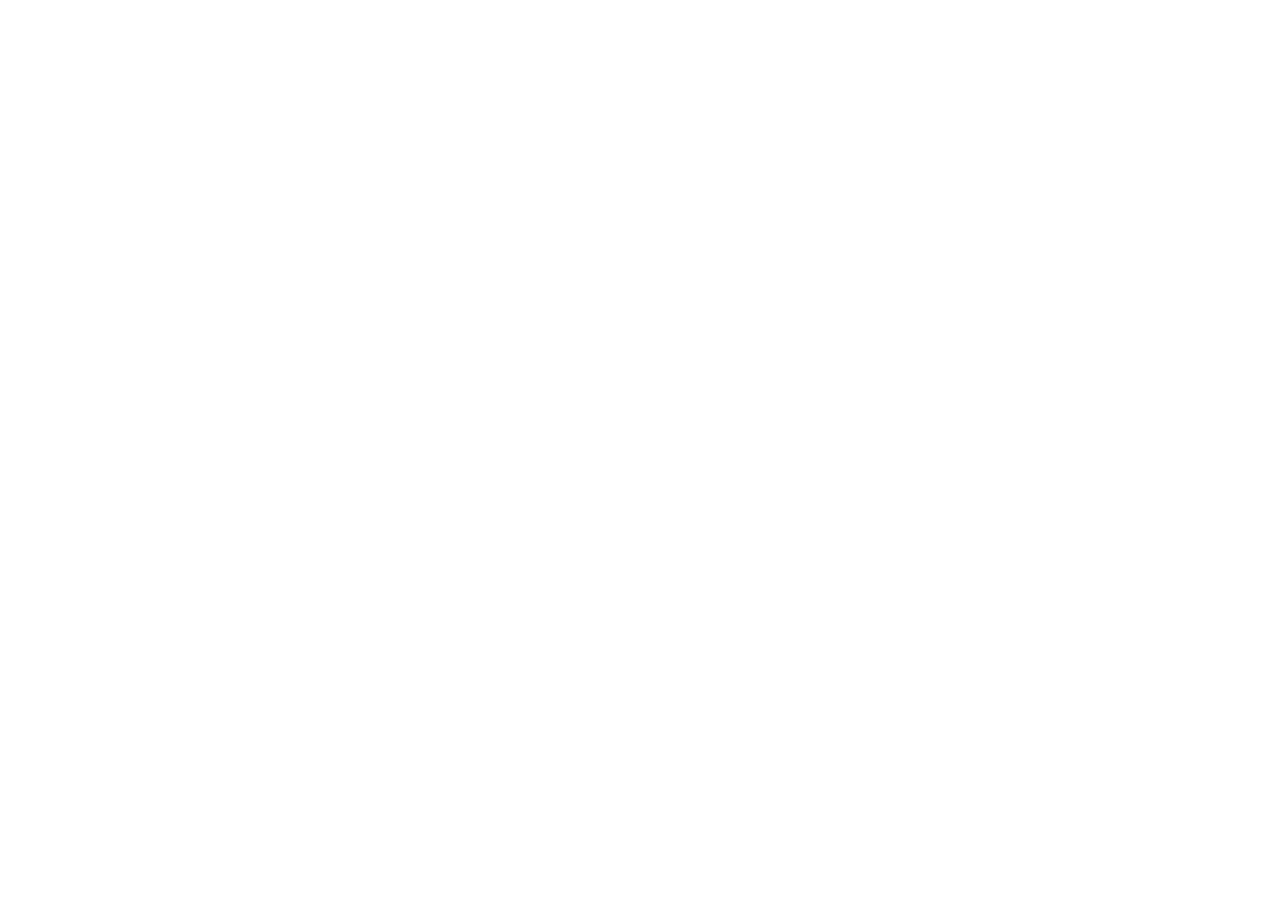
==== pages/index.html @ e5e3e6bc "first commit by Aayush" ====
<!DOCTYPE html>
<html lang="en">

<head>
    <meta charset="UTF-8">
    <meta name="viewport" content="width=device-width, initial-scale=1.0">
    <title>Document</title>
    <link rel="stylesheet" href="../styles/style.css">
</head>

<body>
    <main>
        <section class="hero">
            <div class="wrapper-padding">

            </div>
        </section>
    </main>
</body>

</html>
---- styles/style.css ----
@font-face {
    font-family: "PoppinsRegular";
    src: url('../public/fonts/Poppinsregular.woff2');
}
@font-face {
    font-family: "PoppinsBold";
    src: url('../public/fonts/Poppinsbold.woff2');
}
@font-face {
    font-family: "Suissentl-Medium";
    src: url('../public/fonts/68805858e095a766b86eb9f6_SuisseIntl-SemiBold-WebM.woff2');
}
@font-face {
    font-family: "Obviously";
    src: url('../public/fonts/6892c333bf67b1d5eafe58a0_Obviously-CondensedBlack.woff2');
}
@font-face {
    font-family: "SuisseIntl-SemiBold";
    src: url('../public/fonts/68805858e095a766b86eb9f6_SuisseIntl-SemiBold-WebM.woff2');
}
*{
    margin: 0;
    padding: 0;
    font-family: 'PoppinsRegular';
    box-sizing: border-box;
}
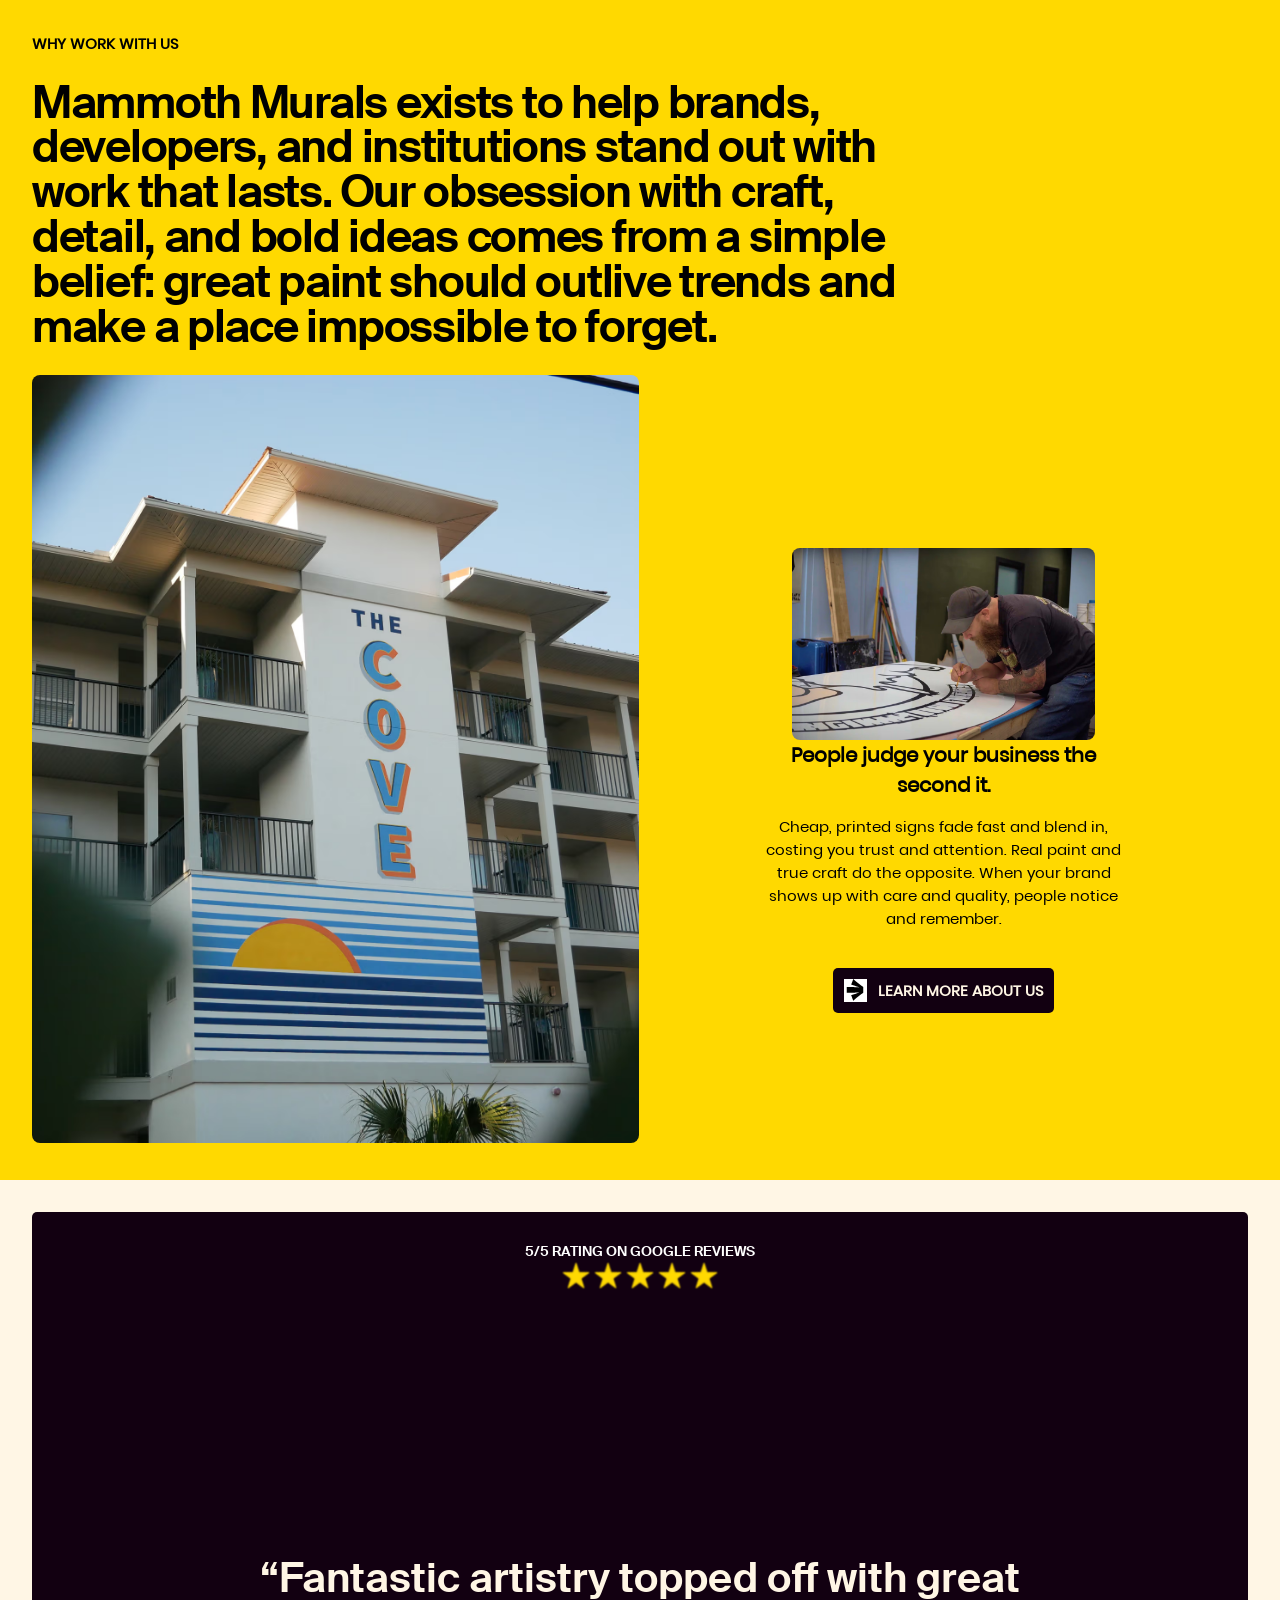
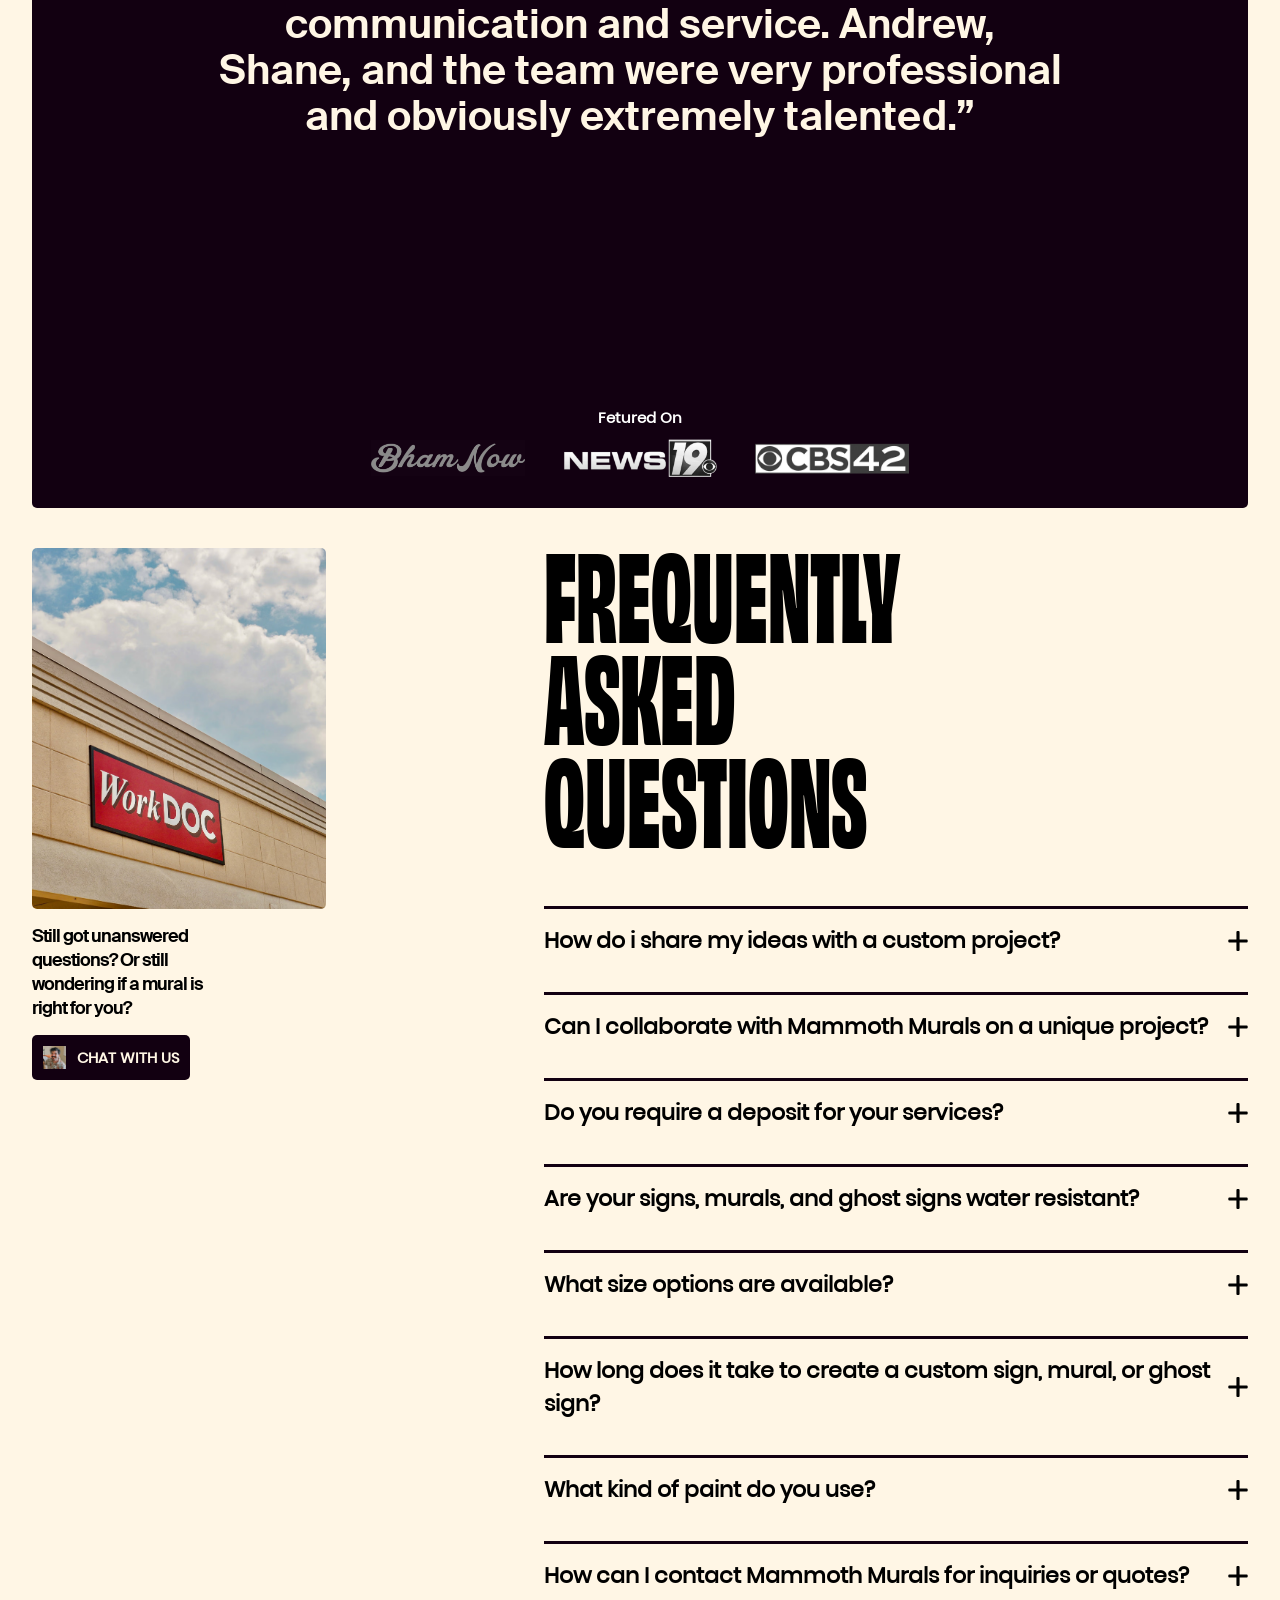
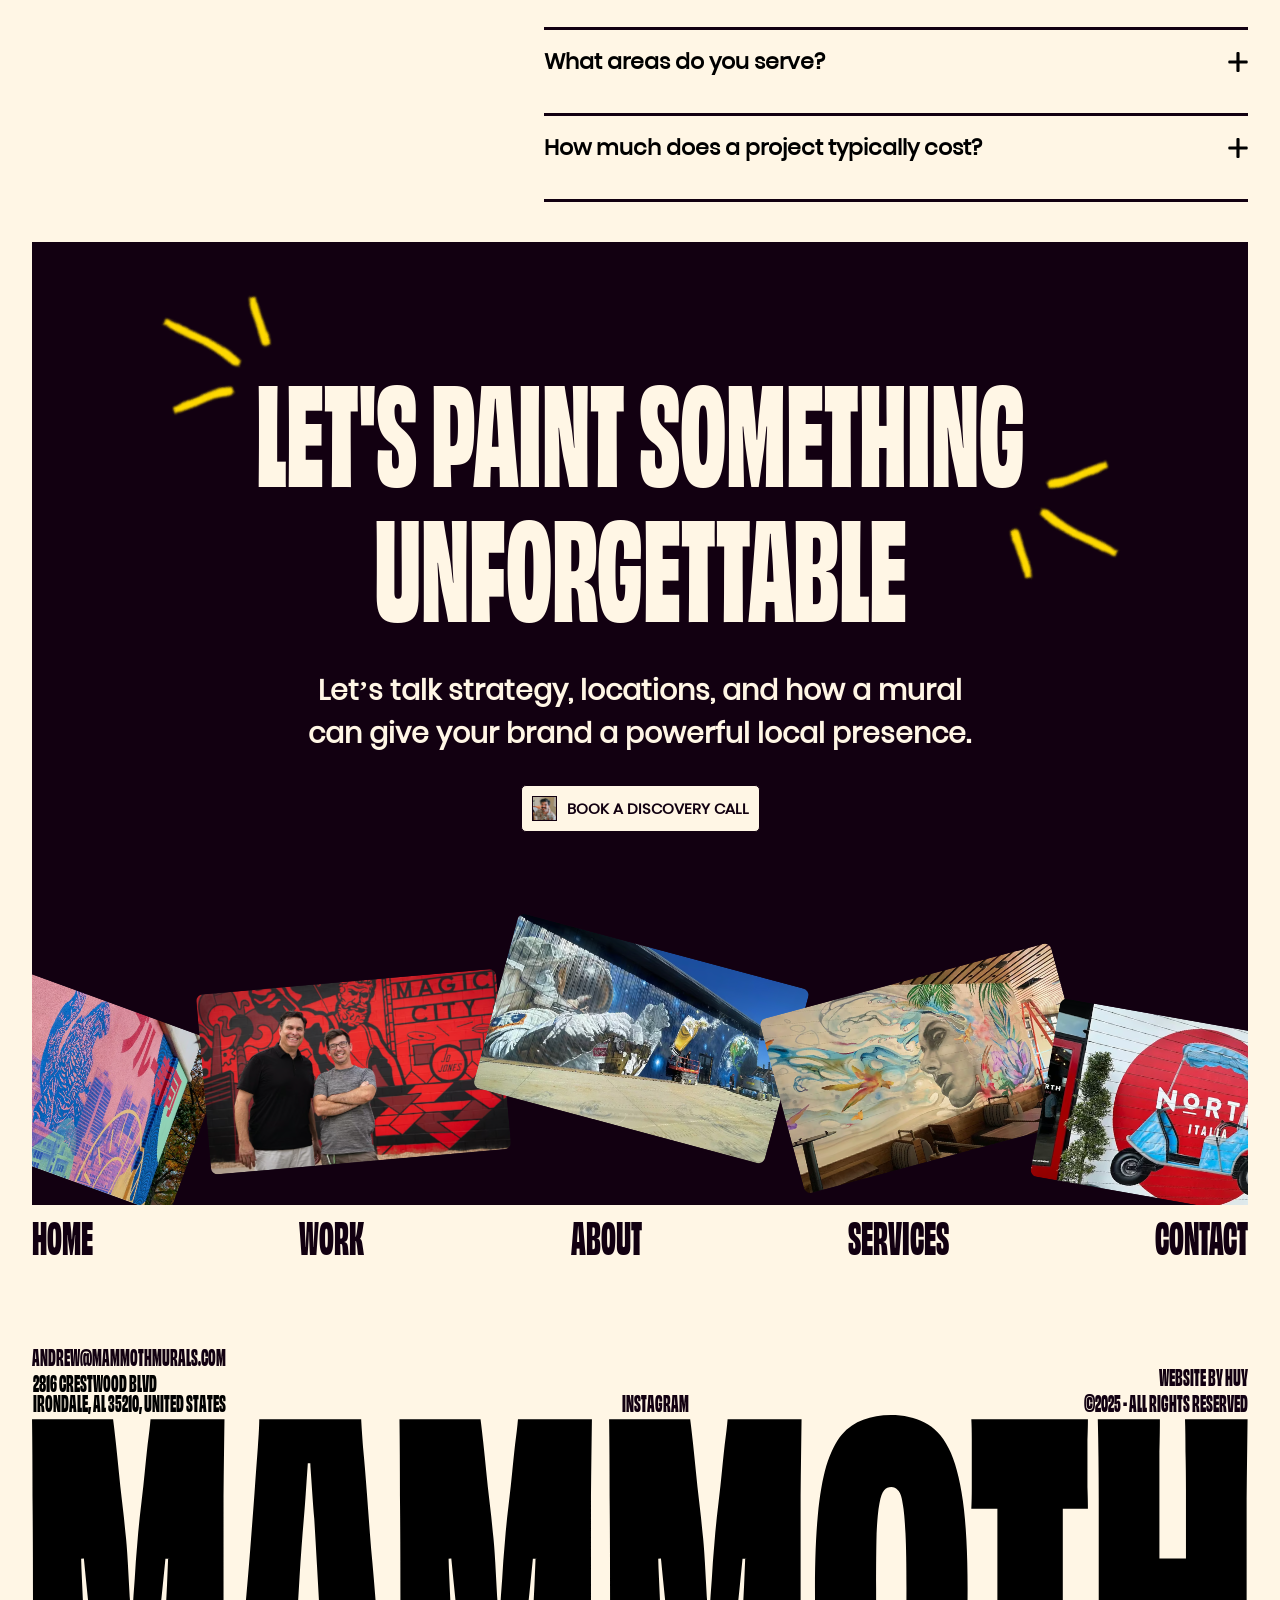
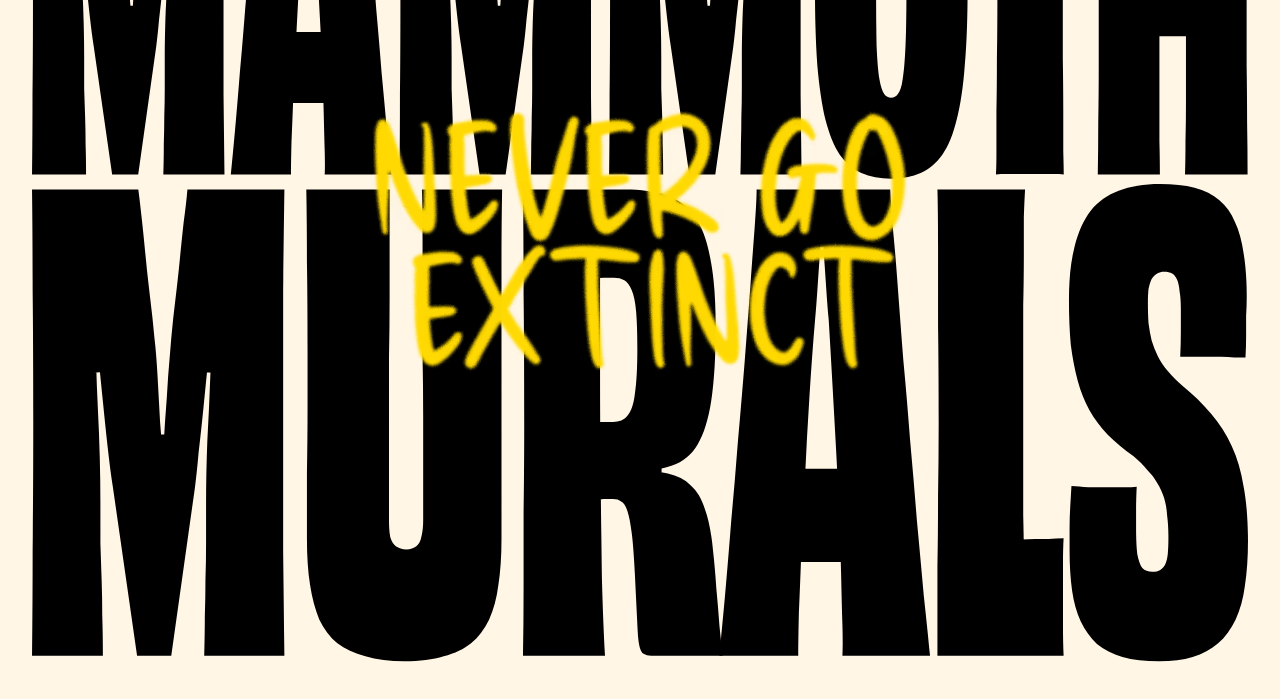
==== commit c70281bb: "make the bottom sections like why-us-section rating-section faq-section contact-section footer-secti" ====
--- a/pages/index.html
+++ b/pages/index.html
@@ -5,17 +5,371 @@
     <meta charset="UTF-8">
     <meta name="viewport" content="width=device-width, initial-scale=1.0">
     <title>Document</title>
-    <link rel="stylesheet" href="../styles/style.css">
+    <!-- <link rel="stylesheet" href="../styles/style.css"> -->
+    <link rel="stylesheet" href="style.css">
 </head>
 
 <body>
     <main>
-        <section class="hero">
-            <div class="wrapper-padding">
-
+
+
+
+        <!-- david -->
+        <section class="why-us-section wrapper-padding">
+            <div class="heading-text">
+                <h4>Why work with us</h4>
+                <div class="ds-text">
+                    <h2>Mammoth Murals exists to help brands, developers, and institutions stand out with work that lasts. Our obsession with craft, detail, and bold ideas comes from a simple belief: great paint should outlive trends and make a place impossible to forget.</h2>
+                </div>
             </div>
+            <div class="img-contianer">
+                <div class="left">
+                    <img src="../public/imgs/the-cave.avif" alt="the cave buliding">
+                </div>
+                <div class="right">
+                    <div class="right-img">
+                        <img src="../public/imgs/painter.avif" alt="painter picute">
+                    </div>
+                    <div class="right-heading-text">
+                        <h3>People judge your business the second it.</h3>
+                        <div class="ds-text">
+                            <p>
+                                Cheap, printed signs fade fast and blend in, costing
+                                you trust and attention. Real paint and true craft do
+                                the opposite. When your brand shows up with care
+                                and quality, people notice and remember.
+                            </p>
+                        </div>
+                    </div>
+                    <div class="btn-container btn-cta-dark">
+                        <div class="arrow-img">
+                            <img src="../public/imgs/arrow.svg" alt="">
+                        </div>
+                        <h3>Learn More about us</h3>
+                    </div>
+                </div>
+            </div>
+
         </section>
+        <div class="wrapper-padding">
+            <section class="rating-section">
+                <div class="heading-text">
+                    <h3>5/5 Rating on Google Reviews</h3>
+                    <div class="star-container">
+                        <img src="../public/imgs/star.avif" alt="">
+                        <img src="../public/imgs/star.avif" alt="">
+                        <img src="../public/imgs/star.avif" alt="">
+                        <img src="../public/imgs/star.avif" alt="">
+                        <img src="../public/imgs/star.avif" alt="">
+                    </div>
+                </div>
+                <div class="rating-heading">
+                    <h2>“Fantastic artistry topped off with great communication and service. Andrew,
+                        Shane, and the team were very professional and obviously extremely talented.”</h2>
+                </div>
+                <div class="rating-logos">
+                    <h3>Fetured On</h3>
+                    <logos class="logos-container">
+                        <img src="../public/imgs/bham-now.avif" alt="">
+                        <img src="../public/imgs/news-19.webp" alt="">
+                        <img src="../public/imgs/cbs-42.webp" alt="">
+                    </logos>
+                </div>
+
+            </section>
+
+            <section class="faq-section">
+                <div class="faq-left">
+                    <img src="../public/imgs/work-doc.avif" alt="work-doc">
+                    <p>
+                        Still got unanswered questions? Or still wondering if a mural is right for you?
+                    </p>
+                    <button class="btn-cta-dark">
+                        <img src="../public/imgs/profile-pic.avif" alt="">
+                        <h3>Chat with Us</h3>
+                    </button>
+
+                </div>
+                <div class="faq-right">
+                    <div class="heading">
+                        <h2>
+
+                            Frequently Asked</br> Questions
+                        </h2>
+                    </div>
+                    <div class="question-container">
+                        <div class="ques-1-container ">
+                            <div class="ques1">
+                                <div class="question">
+                                    <h3>How do i share my ideas with a custom project?</h3>
+                                </div>
+                                <div class="btns">
+                                    <div class="open">Open</div>
+                                    <div class="plus"><img src="../public/imgs/plus.svg" alt=""></div>
+                                </div>
+
+                            </div>
+                            <div class="ans-1">
+                                <p>Any file sharing platform will do. Google drive, pinterest, email, etc. Reach out to
+                                    Andrew here. or email him at andrew@mammothmurals.com.</p>
+                            </div>
+                        </div>
+                        <div class="ques-1-container">
+                            <div class="ques1">
+                                <div class="question">
+                                    <h3>Can I collaborate with Mammoth Murals on a unique project?</h3>
+                                </div>
+                                <div class="btns">
+                                    <div class="open">Open</div>
+                                    <div class="plus"><img src="../public/imgs/plus.svg" alt=""></div>
+                                </div>
+
+                            </div>
+                            <div class="ans-1">
+                                <p>Yes, please reach out to Andrew right here to discuss your project.</p>
+                            </div>
+                        </div>
+                        <div class="ques-1-container">
+                            <div class="ques1">
+                                <div class="question">
+                                    <h3>Do you require a deposit for your services?</h3>
+                                </div>
+                                <div class="btns">
+                                    <div class="open">Open</div>
+                                    <div class="plus"><img src="../public/imgs/plus.svg" alt=""></div>
+                                </div>
+
+                            </div>
+                            <div class="ans-1">
+                                <p>AYes, we typically run with a 50% down and a 50% due upon completion production
+                                    schedule.</p>
+                            </div>
+                        </div>
+                        <div class="ques-1-container">
+                            <div class="ques1">
+                                <div class="question">
+                                    <h3>Are your signs, murals, and ghost signs water resistant?</h3>
+                                </div>
+                                <div class="btns">
+                                    <div class="open">Open</div>
+                                    <div class="plus"><img src="../public/imgs/plus.svg" alt=""></div>
+                                </div>
+
+                            </div>
+                            <div class="ans-1">
+                                <p>Yes, our signs are extremely weather resistant. We use ASTM I paint to ensure the
+                                    light-fastness of our artwork. Additionally, a painted sign will ONLY fall off your
+                                    wall if the wall itself falls down.
+
+                                    This is an enormous liability release and maintentance saver. There's nothing more
+                                    unprofessional than a sign missing a few letters or slightly "ajar". Plus, signs
+                                    have been known to be ripped off of buildings during wind storms.</p>
+                            </div>
+                        </div>
+                        <div class="ques-1-container">
+                            <div class="ques1">
+                                <div class="question">
+                                    <h3>What size options are available?</h3>
+                                </div>
+                                <div class="btns">
+                                    <div class="open">Open</div>
+                                    <div class="plus"><img src="../public/imgs/plus.svg" alt=""></div>
+                                </div>
+
+                            </div>
+                            <div class="ans-1">
+                                <p>We don't do lettering under 1.5" tall. We can paint anything at any size above that.
+                                    Our largest mural to date is 100'w x 25'tall and is located in Hunstville, AL at
+                                    Back Forty Huntsvile.</p>
+                            </div>
+                        </div>
+                        <div class="ques-1-container">
+                            <div class="ques1">
+                                <div class="question">
+                                    <h3>How long does it take to create a custom sign, mural, or ghost sign?</h3>
+                                </div>
+                                <div class="btns">
+                                    <div class="open">Open</div>
+                                    <div class="plus"><img src="../public/imgs/plus.svg" alt=""></div>
+                                </div>
+
+                            </div>
+                            <div class="ans-1">
+                                <p>Every project is different, but on average most of our projects last about a month
+                                    from start to finish. We have found that the more decision makers involved in the
+                                    design process, the longer everything takes. Painting generally takes between 3 - 15
+                                    days depending on the size of the project.</p>
+                            </div>
+                        </div>
+                        <div class="ques-1-container">
+                            <div class="ques1">
+                                <div class="question">
+                                    <h3>What kind of paint do you use?</h3>
+                                </div>
+                                <div class="btns">
+                                    <div class="open">Open</div>
+                                    <div class="plus"><img src="../public/imgs/plus.svg" alt=""></div>
+                                </div>
+
+                            </div>
+                            <div class="ans-1">
+                                <p>We have a few brands of paint we love using: Nova Color Paint, Benjamin Moore Aura,
+                                    and Loop Spray Paint. We've found these to be the best, most reliable paints
+                                    currently on the market.</p>
+                            </div>
+                        </div>
+                        <div class="ques-1-container">
+                            <div class="ques1">
+                                <div class="question">
+                                    <h3>How can I contact Mammoth Murals for inquiries or quotes?</h3>
+                                </div>
+                                <div class="btns">
+                                    <div class="open">Open</div>
+                                    <div class="plus"><img src="../public/imgs/plus.svg" alt=""></div>
+                                </div>
+
+                            </div>
+                            <div class="ans-1">
+                                <p>Please book a call with Andrew using this form.</p>
+                            </div>
+                        </div>
+                        <div class="ques-1-container">
+                            <div class="ques1">
+                                <div class="question">
+                                    <h3>What areas do you serve?</h3>
+                                </div>
+                                <div class="btns">
+                                    <div class="open">Open</div>
+                                    <div class="plus"><img src="../public/imgs/plus.svg" alt=""></div>
+                                </div>
+
+                            </div>
+                            <div class="ans-1">
+                                <p>We proudly work coast to coast. Around 2/3 of our jobs are "out of town" where we fly
+                                    in to execute our project.</p>
+                            </div>
+                        </div>
+                        <div class="ques-1-container">
+                            <div class="ques1">
+                                <div class="question">
+                                    <h3>How much does a project typically cost?</h3>
+                                </div>
+                                <div class="btns">
+                                    <div class="open">Open</div>
+                                    <div class="plus"><img src="../public/imgs/plus.svg" alt=""></div>
+                                </div>
+
+                            </div>
+                            <div class="ans-1">
+                                <p>A multitude of factors affect our prices. The biggest factors are size, visual
+                                    complexity, and wall access. Our project minimum is $1200.</p>
+                            </div>
+                        </div>
+                    </div>
+                </div>
+            </section>
+
+            <section class="contact-section">
+                <div class="cta-text">
+
+                    <div class="contact-heading-tagline">
+                        <h2>Let's paint Something </br>Unforgettable
+                            <div class="text-deco"><img src="../public/imgs/text-deco-1.avif" alt=""></div>
+                            <div class="text-deco"><img src="../public/imgs/text-deco-1.avif" alt=""></div>
+                        </h2>
+                    </div>
+                    <div class="contact-dsc-text">
+                        <p>Let’s talk strategy, locations, and how a mural can give your brand a powerful local
+                            presence.
+                        </p>
+                    </div>
+
+                    <button class="btn-cta-light">
+                        <img src="../public/imgs/profile-pic.avif" alt="">
+                        <h3>book a discovery call</h3>
+                    </button>
+                </div>
+                <div class="cta-gallery">
+                    <div class="gallery-container">
+
+                        <div class="img-wrapper">
+                            <img src="../public/imgs/floting-img-1.avif" alt="">
+                        </div>
+                        <div class="img-wrapper">
+                            <img src="../public/imgs/floting-img-2.avif" alt="">
+                        </div>
+                        <div class="img-wrapper">
+                            <img src="../public/imgs/floting-img-3.avif" alt="">
+                        </div>
+                        <div class="img-wrapper">
+                            <img src="../public/imgs/floting-img-4.avif" alt="">
+
+                        </div>
+                        <div class="img-wrapper">
+                            <img src="../public/imgs/floting-img-5.avif" alt="">
+                        </div>
+                    </div>
+                </div>
+            </section>
+            <footer class="footer-section">
+                <div class="footer-top">
+                    <nav class="footer-nav">
+                        <a href="#">
+                            <h3>Home</h3>
+                        </a>
+                        <a href="#">
+                            <h3>Work</h3>
+                        </a>
+                        <a href="#">
+                            <h3>About</h3>
+                        </a>
+                        <a href="#">
+                            <h3>Services</h3>
+                        </a>
+                        <a href="#">
+                            <h3>Contact</h3>
+                        </a>
+                    </nav>
+                    <div class="footer-links">
+                        <div class="left-text">
+
+                            <a href="#">
+                                <h4>Andrew@mammothmurals.com</h4>
+                            </a>
+
+                            <div class="address">
+                                <h4>2816 crestwood blvd
+                                    </br>Irondale, AL 35210, united states
+                                </h4>
+                            </div>
+                        </div>
+                        <div class="center-text">
+                            <a href="#">
+                                <h4>Instagram</h4>
+                            </a>
+                        </div>
+                        <div class="right-text">
+                            <a href="#">
+                                <h4>Website by huy</h4>
+                            </a>
+                            <div class="copyrights">
+                                <h4>&copy;2025 - All rights reserved</h4>
+                            </div>
+                        </div>
+                    </div>
+                </div>
+                <div class="footer-bottom">
+                <div class="footer-banner">
+                    <img src="../public/imgs/mammoth.svg" alt="mammoth text">
+                    <img src="../public/imgs/murals.svg" alt="murals text">
+                    <div class="banner-img-wrapper"><img src="../public/imgs/never-go-extinct.avif" alt=""></div>
+                </div>
+                </div>
+            </footer>
+        </div>
+
     </main>
+    <script src="../scripts/main.js"></script>
 </body>
 
 </html>
--- a/pages/style.css
+++ b/pages/style.css
@@ -0,0 +1,810 @@
+@font-face {
+  font-family: "PoppinsRegular";
+  src: url("../public/fonts/Poppinsregular.woff2");
+}
+@font-face {
+  font-family: "PoppinsBold";
+  src: url("../public/fonts/Poppinsbold.woff2");
+}
+@font-face {
+  font-family: "Suissentl-Medium";
+  src: url("../public/fonts/68805858e095a766b86eb9f6_SuisseIntl-SemiBold-WebM.woff2");
+}
+@font-face {
+  font-family: "Obviously";
+  src: url("../public/fonts/6892c333bf67b1d5eafe58a0_Obviously-CondensedBlack.woff2");
+}
+@font-face {
+  font-family: "SuisseIntl-SemiBold";
+  src: url("../public/fonts/68805858e095a766b86eb9f6_SuisseIntl-SemiBold-WebM.woff2");
+}
+* {
+  margin: 0;
+  padding: 0;
+  font-family: "PoppinsRegular";
+  box-sizing: border-box;
+}
+
+html, body {
+  width: 100%;
+  height: 100%;
+}
+
+html {
+  font-size: 10px;
+}
+html main {
+  width: 100%;
+  height: 100%;
+}
+html main .wrapper-padding {
+  padding: 32px;
+  background: #fff6e5;
+}
+html main .why-us-section {
+  width: 100%;
+  background: #ffd900;
+  color: black;
+  display: flex;
+  flex-direction: column;
+  gap: 2vw;
+}
+html main .why-us-section .heading-text {
+  display: flex;
+  flex-direction: column;
+  gap: 2vw;
+}
+html main .why-us-section .heading-text h4 {
+  font-size: 2vw;
+  font-size: clamp(10px, 2vw, 15px);
+  text-transform: uppercase;
+}
+html main .why-us-section .heading-text .ds-text h2 {
+  font-size: clamp(37px, 3.5vw, 48px);
+  line-height: clamp(37px, 3.5vw, 48px);
+  font-family: "Suissentl-Medium";
+  font-weight: 900;
+  max-width: 30ch;
+  letter-spacing: -0.1vw;
+}
+html main .why-us-section .img-contianer {
+  width: 100%;
+  display: flex;
+}
+html main .why-us-section .img-contianer .left {
+  width: 100%;
+  overflow: hidden;
+}
+html main .why-us-section .img-contianer .left img {
+  width: 100%;
+  height: 60vw;
+  -o-object-fit: cover;
+     object-fit: cover;
+  -o-object-position: center;
+     object-position: center;
+  border-radius: 8px;
+}
+html main .why-us-section .img-contianer .right {
+  width: 100%;
+  display: flex;
+  flex-direction: column;
+  align-items: center;
+  justify-content: center;
+  padding: 0.2rem;
+  gap: 3vw;
+}
+html main .why-us-section .img-contianer .right .right-img {
+  width: 50%;
+  height: 25%;
+}
+html main .why-us-section .img-contianer .right .right-img img {
+  margin-top: 3vw;
+  width: 100%;
+  height: 100%;
+  -o-object-fit: cover;
+     object-fit: cover;
+  -o-object-position: center;
+     object-position: center;
+  border-radius: 8px;
+  aspect-ratio: 3/2;
+}
+html main .why-us-section .img-contianer .right .right-heading-text {
+  text-align: center;
+  width: 60%;
+  display: flex;
+  flex-direction: column;
+  gap: 1.5rem;
+}
+html main .why-us-section .img-contianer .right .right-heading-text h3 {
+  font-size: clamp(14px, 2vw, 20px);
+}
+html main .why-us-section .img-contianer .right .right-heading-text .ds-text {
+  width: 100%;
+}
+html main .why-us-section .img-contianer .right .right-heading-text .ds-text p {
+  text-align: center;
+  font-size: clamp(10px, 1.8vw, 15px);
+  font-weight: 500;
+}
+html main .rating-section {
+  background: #120011;
+  height: 70vw;
+  max-height: 100vh;
+  border-radius: 0.5rem;
+  color: white;
+  padding: 3rem 0;
+  display: flex;
+  align-items: center;
+  justify-content: space-between;
+  flex-direction: column;
+}
+html main .rating-section .heading-text {
+  display: flex;
+  align-items: center;
+  justify-content: center;
+  flex-direction: column;
+}
+html main .rating-section .heading-text h3 {
+  font-size: 1.42rem;
+  text-transform: uppercase;
+  font-family: Suissentl-Medium;
+}
+html main .rating-section .heading-text .star-container {
+  display: flex;
+  align-items: center;
+  justify-content: center;
+}
+html main .rating-section .heading-text .star-container img {
+  width: 3.2rem;
+}
+html main .rating-section .rating-heading {
+  width: 70%;
+  text-align: center;
+}
+html main .rating-section .rating-heading h2 {
+  color: #fff6e5;
+  font-size: 3.2vw;
+  line-height: 3.6vw;
+  font-family: SuisseIntl-SemiBold;
+}
+html main .rating-section .rating-logos {
+  text-align: center;
+  display: flex;
+  align-items: center;
+  justify-content: center;
+  flex-direction: column;
+  gap: 1rem;
+}
+html main .rating-section .rating-logos h3 {
+  font-size: 1.5rem;
+}
+html main .rating-section .rating-logos .logos-container {
+  display: flex;
+  align-items: center;
+  justify-content: center;
+  gap: 3vw;
+}
+html main .rating-section .rating-logos .logos-container img {
+  width: 160px;
+  width: 12vw;
+  -o-object-fit: cover;
+     object-fit: cover;
+  filter: grayscale(10);
+}
+html main .faq-section {
+  padding: 4rem 0;
+  display: flex;
+  align-items: flex-start;
+  justify-content: space-between;
+  gap: 5vw;
+}
+html main .faq-section .faq-left {
+  width: 23vw;
+  display: flex;
+  flex-direction: column;
+  gap: 1.5rem;
+  flex-shrink: 0;
+}
+html main .faq-section .faq-left > img {
+  width: 100%;
+  border-radius: 5px;
+}
+html main .faq-section .faq-left p {
+  width: 70%;
+  font-size: 1.8rem;
+  font-family: "Suissentl-Medium";
+  letter-spacing: -1px;
+}
+html main .faq-section .faq-left .btn-cta-dark {
+  width: -moz-fit-content;
+  width: fit-content;
+  display: flex;
+  align-items: center;
+  justify-content: center;
+  padding: 1rem 1rem;
+  background: #120011;
+  border: none;
+  border-radius: 5px;
+  gap: 1rem;
+  color: #fff6e5;
+}
+html main .faq-section .faq-left .btn-cta-dark > img {
+  width: 2.5rem;
+}
+html main .faq-section .faq-left .btn-cta-dark h3 {
+  text-transform: uppercase;
+  font-size: 1.5rem;
+}
+html main .faq-section .faq-right {
+  display: flex;
+  align-items: start;
+  justify-content: start;
+  flex-direction: column;
+  gap: 4vw;
+}
+html main .faq-section .faq-right .heading {
+  width: 55vw;
+}
+html main .faq-section .faq-right .heading > h2 {
+  width: 76%;
+  font-size: 9.2vw;
+  line-height: 8vw;
+  font-family: "Obviously";
+  text-transform: uppercase;
+}
+html main .faq-section .faq-right .question-container {
+  width: 55vw;
+}
+html main .faq-section .faq-right .question-container .ques-1-container {
+  width: 100%;
+  display: flex;
+  align-items: start;
+  justify-content: space-between;
+  flex-direction: column;
+  gap: 2rem;
+  border-top: 3px solid #120011;
+}
+html main .faq-section .faq-right .question-container .ques-1-container:nth-last-child(1) {
+  border-bottom: 3px solid #120011;
+}
+html main .faq-section .faq-right .question-container .ques-1-container .ques1 {
+  display: flex;
+  align-items: center;
+  justify-content: space-between;
+  width: 100%;
+}
+html main .faq-section .faq-right .question-container .ques-1-container .ques1 .question {
+  padding: 1.5rem 0;
+}
+html main .faq-section .faq-right .question-container .ques-1-container .ques1 .question h3 {
+  font-size: clamp(12px, 3vw, 22px);
+}
+html main .faq-section .faq-right .question-container .ques-1-container .ques1 .btns {
+  width: -moz-fit-content;
+  width: fit-content;
+  display: flex;
+  align-items: center;
+  justify-content: center;
+  gap: 2rem;
+}
+html main .faq-section .faq-right .question-container .ques-1-container .ques1 .btns .open {
+  display: flex;
+  align-items: center;
+  justify-content: center;
+  width: 100%;
+  padding: 0.3rem 0.2rem;
+  font-size: 2rem;
+  line-height: 2rem;
+  text-transform: uppercase;
+  font-family: "Obviously";
+  font-weight: 900;
+  background: #ffd900;
+  display: none;
+}
+html main .faq-section .faq-right .question-container .ques-1-container .ques1 .btns .plus {
+  flex-shrink: 0;
+  width: 2rem;
+  height: 2rem;
+}
+html main .faq-section .faq-right .question-container .ques-1-container .ques1 .btns .plus > img {
+  width: 100%;
+  height: 100%;
+}
+html main .faq-section .faq-right .question-container .ques-1-container .ques1:hover .open {
+  display: flex;
+}
+html main .faq-section .faq-right .question-container .ques-1-container .ans-1 {
+  width: 75%;
+  max-height: 0;
+  overflow: hidden;
+  transition: all 1s ease-in-out;
+}
+html main .faq-section .faq-right .question-container .ques-1-container .ans-1 p {
+  padding: 1rem 0;
+  width: 100%;
+  font-size: 1.6rem;
+  font-family: Suissentl-Medium;
+}
+html main .faq-section .faq-right .question-container .active {
+  height: 100%;
+}
+html main .faq-section .faq-right .question-container .active .ans-1 {
+  max-height: 500px;
+  transition: all 1s ease-in-out;
+}
+html main .contact-section {
+  background: #120011;
+  color: #fff6e5;
+  padding-top: clamp(100px, 10vw, 160px);
+  display: flex;
+  align-items: center;
+  justify-content: center;
+  flex-direction: column;
+  gap: 4rem;
+}
+html main .contact-section .cta-text {
+  text-align: center;
+  display: flex;
+  align-items: center;
+  justify-content: center;
+  gap: 3rem;
+  flex-direction: column;
+}
+html main .contact-section .cta-text .contact-heading-tagline {
+  position: relative;
+  display: flex;
+  align-items: center;
+  justify-content: center;
+  text-align: center;
+}
+html main .contact-section .cta-text .contact-heading-tagline h2 {
+  font-size: clamp(56px, 10.5vw, 180px);
+  line-height: clamp(56px, 10.5vw, 180px);
+  font-family: "Obviously";
+  text-transform: uppercase;
+}
+html main .contact-section .cta-text .contact-heading-tagline h2 .text-deco {
+  position: absolute;
+  top: 0%;
+  left: 0%;
+  transform: translate(-70%, -60%);
+  width: clamp(56px, 12.5vw, 180px);
+  height: clamp(56px, 12.5vw, 180px);
+  overflow: hidden;
+}
+html main .contact-section .cta-text .contact-heading-tagline h2 .text-deco img {
+  height: 100%;
+}
+html main .contact-section .cta-text .contact-heading-tagline h2 .text-deco:nth-child(2) {
+  position: absolute;
+  top: 50%;
+  left: 100%;
+  transform: rotate(-180deg);
+  transform: rotate(-180deg) translate(30%, 40%);
+  width: clamp(56px, 12.5vw, 180px);
+  height: clamp(56px, 12.5vw, 180px);
+  overflow: hidden;
+}
+html main .contact-section .cta-text .contact-heading-tagline h2 .text-deco:nth-child(2) img {
+  height: 100%;
+}
+html main .contact-section .cta-text .contact-dsc-text {
+  display: flex;
+  align-items: center;
+  justify-content: center;
+}
+html main .contact-section .cta-text .contact-dsc-text p {
+  width: 55%;
+  font-size: 2.2vw;
+  font-weight: 600;
+}
+html main .contact-section .cta-gallery {
+  height: 26vw;
+  width: 100%;
+  overflow: hidden;
+  display: flex;
+  align-items: flex-end;
+  justify-content: start;
+}
+html main .contact-section .cta-gallery .gallery-container {
+  display: flex;
+  align-items: flex-end;
+  justify-content: start;
+  gap: 5px;
+}
+html main .contact-section .cta-gallery .gallery-container .img-wrapper {
+  width: 100%;
+  height: 100%;
+  flex-grow: 1;
+}
+html main .contact-section .cta-gallery .gallery-container .img-wrapper > img {
+  scale: 1.4;
+  width: 90%;
+  height: 100%;
+  -o-object-fit: cover;
+     object-fit: cover;
+  aspect-ratio: 5/3;
+  background: greenyellow;
+  border-radius: 5px;
+}
+html main .contact-section .cta-gallery .gallery-container .img-wrapper:nth-child(1) {
+  transform: rotate(20deg) translate(-40%, -15%);
+}
+html main .contact-section .cta-gallery .gallery-container .img-wrapper:nth-child(2) {
+  transform: rotate(-5deg) translate(-10%, -50%);
+}
+html main .contact-section .cta-gallery .gallery-container .img-wrapper:nth-child(3) {
+  transform: rotate(15deg) translate(-5%, -70%);
+}
+html main .contact-section .cta-gallery .gallery-container .img-wrapper:nth-child(4) {
+  transform: rotate(-15deg) translate(30%, -40%);
+}
+html main .contact-section .cta-gallery .gallery-container .img-wrapper:nth-child(5) {
+  transform: rotate(10deg) translate(30%, -25%);
+}
+html main .footer-section {
+  background: #fff6e5;
+}
+html main .footer-section .footer-top {
+  padding: 0;
+  display: flex;
+  align-items: space-between;
+  justify-content: center;
+  flex-direction: column;
+  gap: 6vw;
+}
+html main .footer-section .footer-top .footer-nav {
+  display: flex;
+  align-items: center;
+  justify-content: space-between;
+}
+html main .footer-section .footer-top .footer-nav a {
+  text-decoration: none;
+}
+html main .footer-section .footer-top .footer-nav a h3 {
+  color: #120011;
+  text-transform: uppercase;
+  font-size: 3.35vw;
+  font-family: Obviously, Arial, sans-serif;
+}
+html main .footer-section .footer-top .footer-links {
+  display: flex;
+  align-items: end;
+  justify-content: space-between;
+}
+html main .footer-section .footer-top .footer-links .left-text {
+  display: flex;
+  align-items: center;
+  justify-content: space-between;
+  flex-direction: column;
+  gap: 0.5vw;
+}
+html main .footer-section .footer-top .footer-links .left-text a {
+  text-decoration: none;
+  color: #120011;
+}
+html main .footer-section .footer-top .footer-links .left-text a h4 {
+  text-transform: uppercase;
+  font-family: Obviously, Arial, sans-serif;
+  font-size: 1.7vw;
+  line-height: 1.55vw;
+}
+html main .footer-section .footer-top .footer-links .left-text .address h4 {
+  text-transform: uppercase;
+  font-family: Obviously, Arial, sans-serif;
+  font-size: 1.7vw;
+  line-height: 1.55vw;
+}
+html main .footer-section .footer-top .footer-links .center-text a {
+  text-decoration: none;
+  color: #120011;
+}
+html main .footer-section .footer-top .footer-links .center-text a h4 {
+  text-transform: uppercase;
+  font-family: Obviously, Arial, sans-serif;
+  font-size: 1.7vw;
+  line-height: 1.55vw;
+}
+html main .footer-section .footer-top .footer-links .right-text {
+  display: flex;
+  align-items: end;
+  justify-content: space-between;
+  flex-direction: column;
+  gap: 0.5vw;
+}
+html main .footer-section .footer-top .footer-links .right-text a {
+  text-decoration: none;
+  color: #120011;
+}
+html main .footer-section .footer-top .footer-links .right-text a h4 {
+  text-transform: uppercase;
+  font-family: Obviously, Arial, sans-serif;
+  font-size: 1.7vw;
+  line-height: 1.55vw;
+}
+html main .footer-section .footer-top .footer-links .right-text .copyrights {
+  text-decoration: none;
+  color: #120011;
+}
+html main .footer-section .footer-top .footer-links .right-text .copyrights h4 {
+  text-transform: uppercase;
+  font-family: Obviously, Arial, sans-serif;
+  font-size: 1.7vw;
+  line-height: 1.55vw;
+}
+html main .footer-section .footer-bottom {
+  position: relative;
+  width: 100%;
+  height: 100%;
+}
+@keyframes translateAnimation {
+  0% {
+    transform: translateX(0%);
+  }
+  25% {
+    transform: translateX(25%);
+  }
+  50% {
+    transform: translateX(50%);
+  }
+  75% {
+    transform: translateX(75%);
+  }
+  100% {
+    transform: translateX(100%);
+  }
+}
+html main .footer-section .footer-bottom .banner-img-wrapper {
+  height: 60%;
+  overflow: hidden;
+  position: absolute;
+  top: 50%;
+  left: 50%;
+  transform: translate(-50%, -50%) scale(1.2);
+}
+html main .footer-section .footer-bottom .banner-img-wrapper img {
+  width: 100%;
+  height: 100%;
+  -o-object-fit: cover;
+     object-fit: cover;
+  -o-object-position: left;
+     object-position: left;
+  aspect-ratio: 1/1;
+}
+html main .btn-cta-dark {
+  width: -moz-fit-content;
+  width: fit-content;
+  display: flex;
+  align-items: center;
+  justify-content: center;
+  padding: 1rem 1rem;
+  border-radius: 5px;
+  gap: 1rem;
+  background: #120011;
+  color: #fff6e5;
+}
+html main .btn-cta-dark img {
+  border: 1px solid #120011;
+  width: 2.5rem;
+  height: 2.5rem;
+  background: white;
+  display: flex;
+  align-items: center;
+  justify-content: center;
+}
+html main .btn-cta-dark h3 {
+  flex-shrink: 0;
+  text-transform: uppercase;
+  font-size: 1.5rem;
+  line-height: 1.5rem;
+}
+html main .btn-cta-light {
+  width: -moz-fit-content;
+  width: fit-content;
+  display: flex;
+  align-items: center;
+  justify-content: center;
+  padding: 1rem 1rem;
+  border: 1px solid #120011;
+  border-radius: 5px;
+  gap: 1rem;
+  background: #fff6e5;
+  color: #120011;
+}
+html main .btn-cta-light > img {
+  border: 1px solid #120011;
+  width: 2.5rem;
+}
+html main .btn-cta-light h3 {
+  text-transform: uppercase;
+  font-size: 1.5rem;
+}
+html main .btn-cta-yellow {
+  width: -moz-fit-content;
+  width: fit-content;
+  display: flex;
+  align-items: center;
+  justify-content: center;
+  padding: 1rem 1rem;
+  background: #ffd900;
+  border: none;
+  border-radius: 5px;
+  gap: 1rem;
+  color: #120011;
+}
+html main .btn-cta-yellow > img {
+  border: 1px solid #120011;
+  width: 2.5rem;
+}
+html main .btn-cta-yellow h3 {
+  text-transform: uppercase;
+  font-size: 1.5rem;
+}
+
+@media (max-width: 768px) {
+  html main .wrapper-padding {
+    padding: 22px;
+  }
+  html main .why-us-section .heading-text .ds-text {
+    width: 100%;
+  }
+  html main .why-us-section .heading-text .ds-text h2 {
+    font-size: clamp(28px, 5.6vw, 38px);
+    line-height: clamp(28px, 5.6vw, 38px);
+  }
+  html main .why-us-section .img-contianer {
+    width: 100%;
+    display: flex;
+    flex-direction: column;
+  }
+  html main .why-us-section .img-contianer .left img {
+    height: 120vw;
+    width: 100%;
+    aspect-ratio: 8/2;
+  }
+  html main .faq-section {
+    width: 100%;
+    flex-direction: column-reverse;
+  }
+  html main .faq-section .faq-left {
+    width: 100%;
+  }
+  html main .faq-section .faq-right {
+    width: 100%;
+    gap: 4vw;
+  }
+  html main .faq-section .faq-right .heading {
+    width: 100%;
+  }
+  html main .faq-section .faq-right .heading h2 {
+    font-size: clamp(48px, 10vw, 64px);
+    line-height: clamp(48px, 10vw, 64px);
+  }
+  html main .faq-section .faq-right .question-container {
+    width: 100%;
+  }
+  html main .faq-section .faq-right .question-container .ques-1-container {
+    border-top: 3px solid #120011;
+  }
+  html main .footer-section .footer-top .footer-nav {
+    display: flex;
+    align-items: start;
+    justify-content: space-between;
+    flex-direction: column;
+  }
+  html main .footer-section .footer-top .footer-nav a {
+    text-decoration: none;
+  }
+  html main .footer-section .footer-top .footer-nav a h3 {
+    color: #120011;
+    text-transform: uppercase;
+    font-size: 8vw;
+    font-family: Obviously, Arial, sans-serif;
+  }
+  html main .footer-section .footer-top .footer-links {
+    display: flex;
+    align-items: start;
+    justify-content: space-between;
+    flex-direction: column;
+    gap: 2vw;
+  }
+  html main .footer-section .footer-top .footer-links .left-text {
+    display: flex;
+    align-items: center;
+    justify-content: space-between;
+    flex-direction: column;
+    gap: 0.5vw;
+  }
+  html main .footer-section .footer-top .footer-links .left-text a {
+    text-decoration: none;
+    color: #120011;
+  }
+  html main .footer-section .footer-top .footer-links .left-text a h4 {
+    text-transform: uppercase;
+    font-family: Obviously, Arial, sans-serif;
+    font-size: 5.7vw;
+    line-height: 5.55vw;
+  }
+  html main .footer-section .footer-top .footer-links .left-text .address h4 {
+    text-transform: uppercase;
+    font-family: Obviously, Arial, sans-serif;
+    font-size: 5.7vw;
+    line-height: 5.55vw;
+  }
+  html main .footer-section .footer-top .footer-links .center-text a {
+    text-decoration: none;
+    color: #120011;
+  }
+  html main .footer-section .footer-top .footer-links .center-text a h4 {
+    text-transform: uppercase;
+    font-family: Obviously, Arial, sans-serif;
+    font-size: 5.7vw;
+    line-height: 5.55vw;
+  }
+  html main .footer-section .footer-top .footer-links .right-text {
+    display: flex;
+    align-items: start;
+    justify-content: space-between;
+    flex-direction: column;
+    gap: 0.5vw;
+  }
+  html main .footer-section .footer-top .footer-links .right-text a {
+    text-decoration: none;
+    color: #120011;
+  }
+  html main .footer-section .footer-top .footer-links .right-text a h4 {
+    text-transform: uppercase;
+    font-family: Obviously, Arial, sans-serif;
+    font-size: 5.7vw;
+    line-height: 5.55vw;
+  }
+  html main .footer-section .footer-top .footer-links .right-text .copyrights {
+    text-decoration: none;
+    color: #120011;
+  }
+  html main .footer-section .footer-top .footer-links .right-text .copyrights h4 {
+    text-transform: uppercase;
+    font-family: Obviously, Arial, sans-serif;
+    font-size: 5.7vw;
+    line-height: 5.55vw;
+  }
+  html main .footer-section .footer-bottom {
+    position: relative;
+    width: 100%;
+    height: 100%;
+  }
+  @keyframes translateAnimation {
+    0% {
+      transform: translateX(0%);
+    }
+    25% {
+      transform: translateX(25%);
+    }
+    50% {
+      transform: translateX(50%);
+    }
+    75% {
+      transform: translateX(75%);
+    }
+    100% {
+      transform: translateX(100%);
+    }
+  }
+  html main .footer-section .footer-bottom .banner-img-wrapper {
+    height: 60%;
+    overflow: hidden;
+    position: absolute;
+    top: 50%;
+    left: 50%;
+    transform: translate(-50%, -50%) scale(1.2);
+  }
+  html main .footer-section .footer-bottom .banner-img-wrapper img {
+    width: 100%;
+    height: 100%;
+    -o-object-fit: cover;
+       object-fit: cover;
+    -o-object-position: left;
+       object-position: left;
+    aspect-ratio: 1/1;
+  }
+}/*# sourceMappingURL=style.css.map */
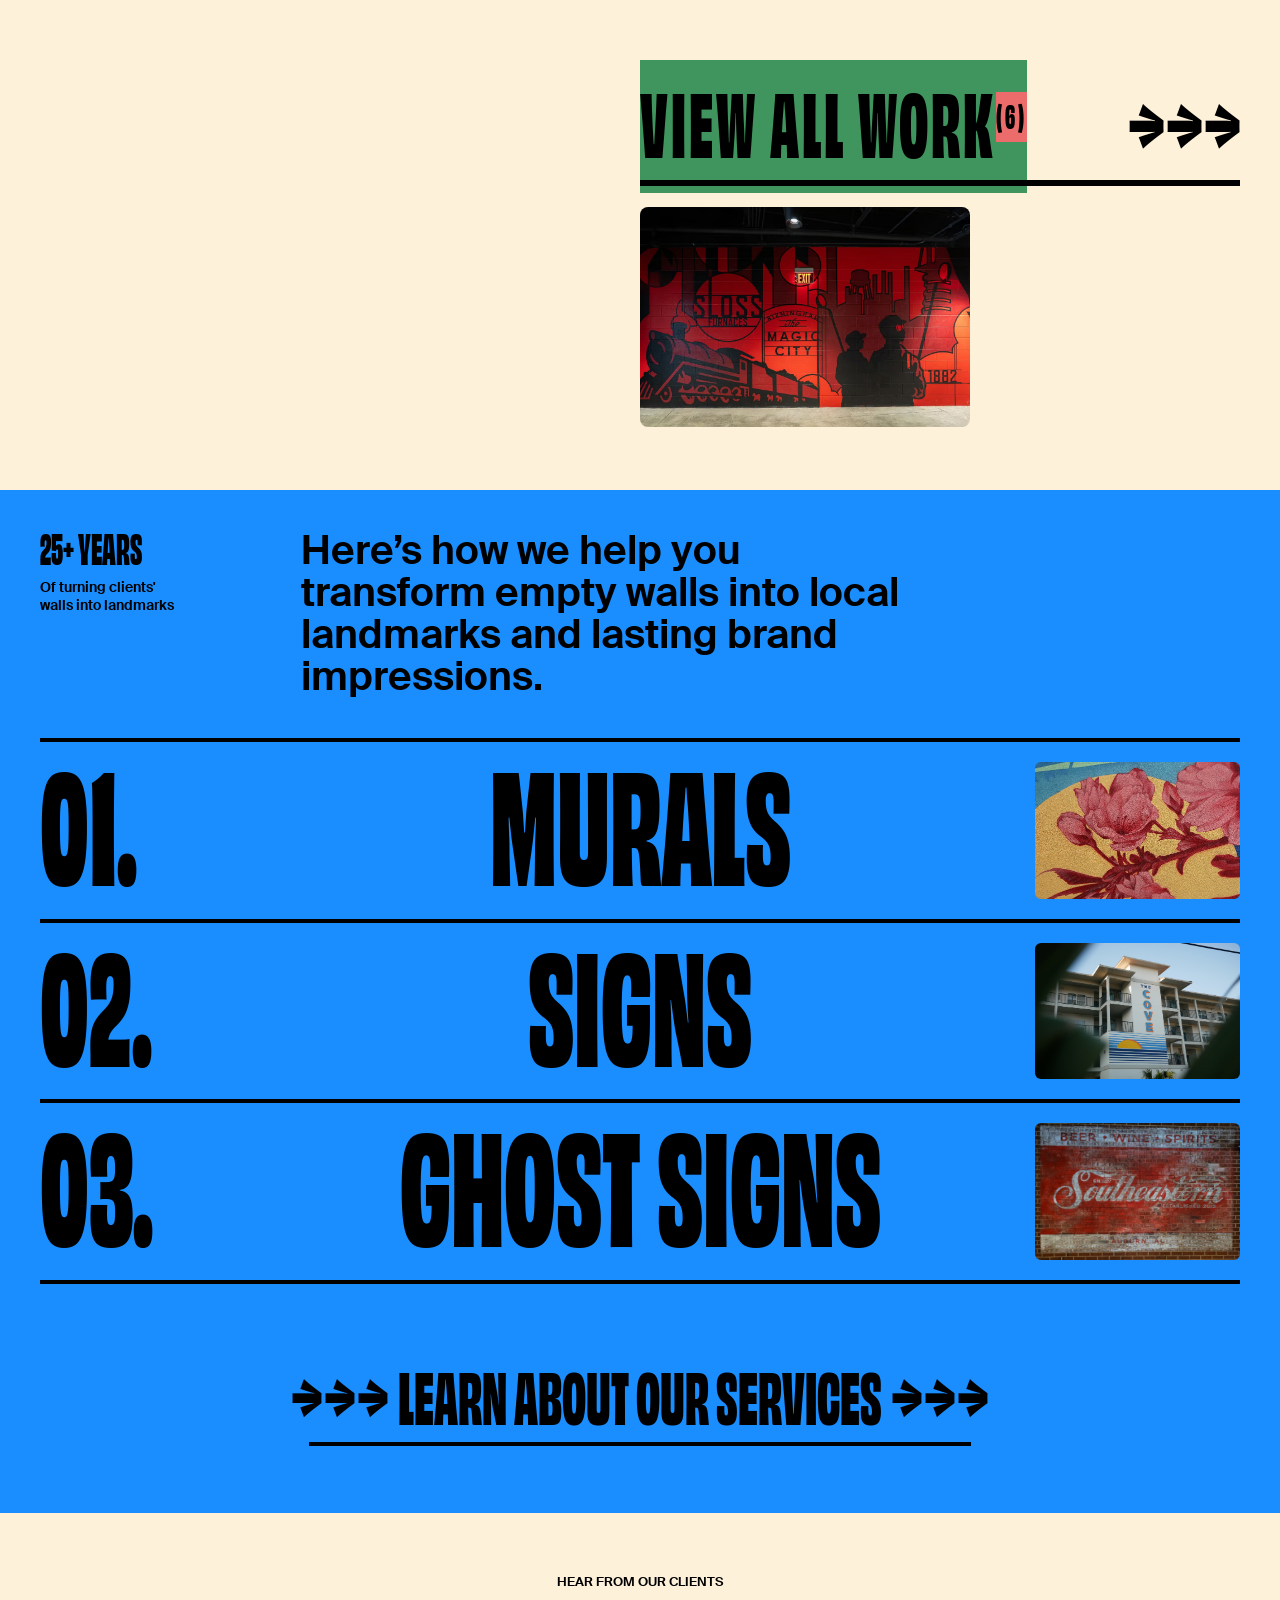
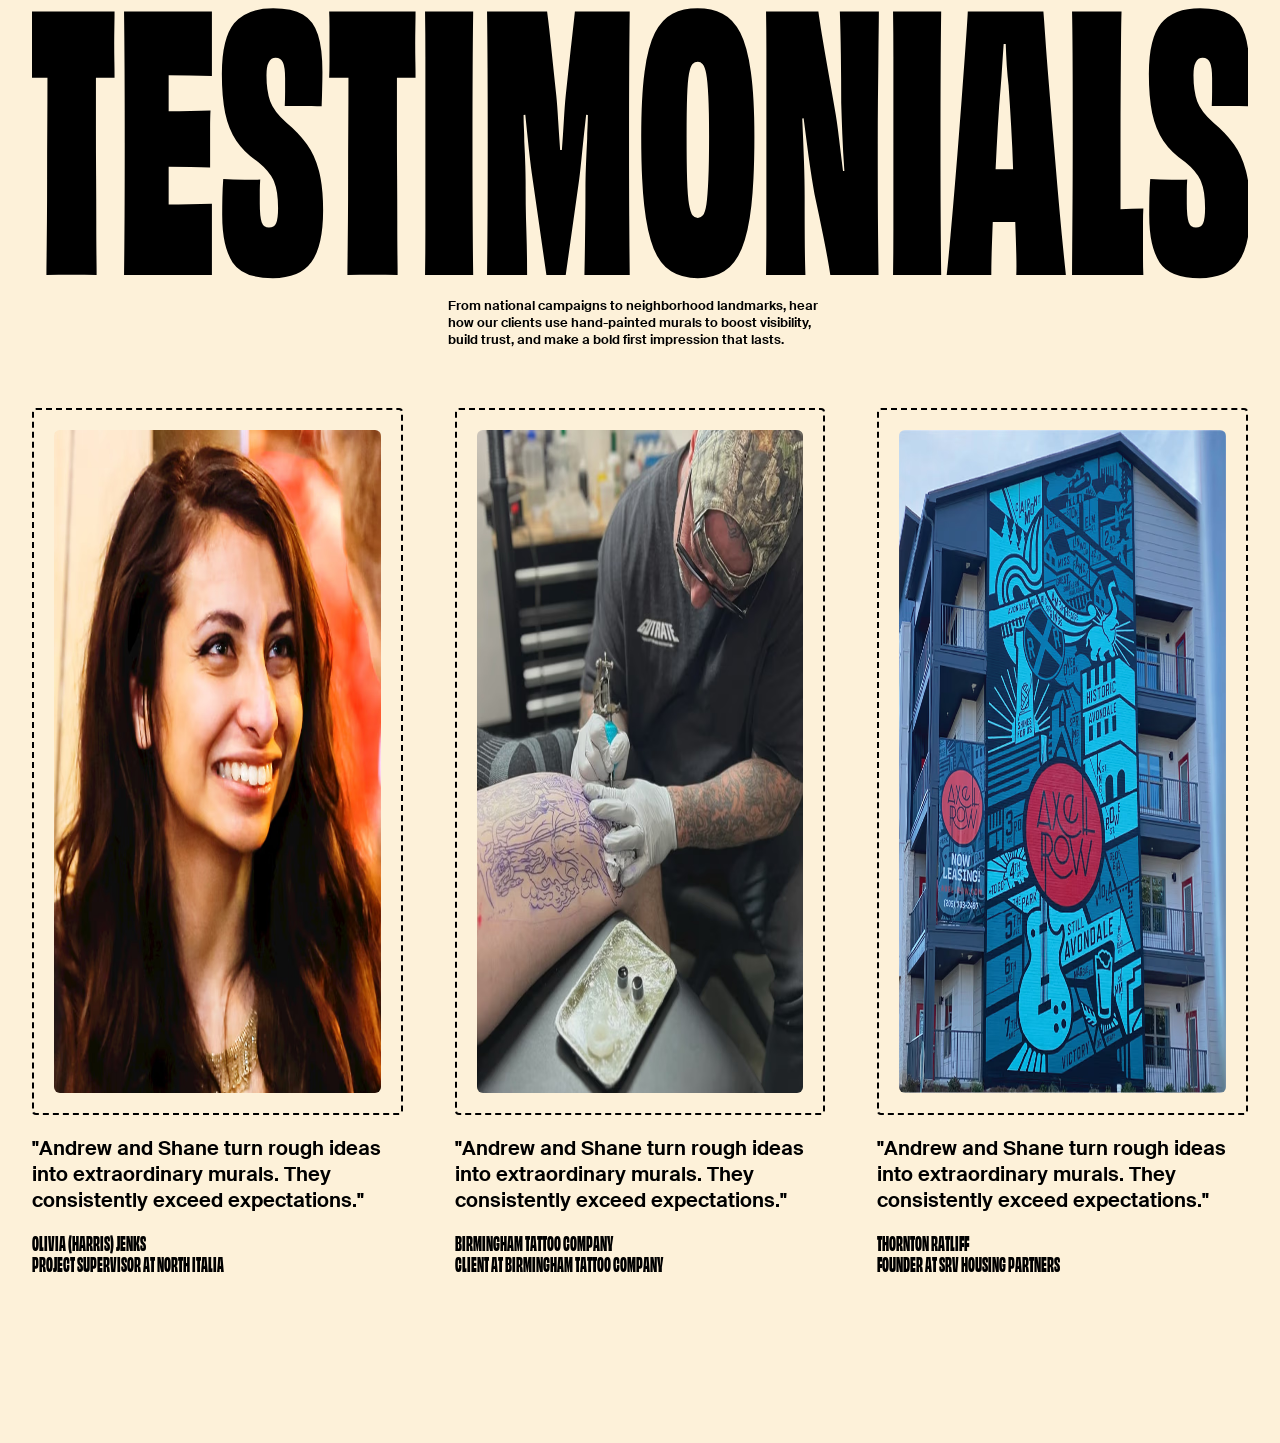
==== commit bc964b40: "responsive pending other my work is completed, section blue is created and testimonial section is al" ====
--- a/pages/index.html
+++ b/pages/index.html
@@ -5,371 +5,174 @@
     <meta charset="UTF-8">
     <meta name="viewport" content="width=device-width, initial-scale=1.0">
     <title>Document</title>
-    <!-- <link rel="stylesheet" href="../styles/style.css"> -->
-    <link rel="stylesheet" href="style.css">
+    <link rel="stylesheet" href="../styles/style.css">
+     <!-- <link rel="stylesheet" href="style.css"> -->
 </head>
 
 <body>
     <main>
+        <div class="wrapper-padding">
+            <nav></nav>
+            <section class="hero">
 
+            </section>
 
+            <!-- deep section start -->
+            <section class="view-all-work">
+                <div class="view-wrapper">
 
-        <!-- david -->
-        <section class="why-us-section wrapper-padding">
-            <div class="heading-text">
-                <h4>Why work with us</h4>
-                <div class="ds-text">
-                    <h2>Mammoth Murals exists to help brands, developers, and institutions stand out with work that lasts. Our obsession with craft, detail, and bold ideas comes from a simple belief: great paint should outlive trends and make a place impossible to forget.</h2>
-                </div>
-            </div>
-            <div class="img-contianer">
-                <div class="left">
-                    <img src="../public/imgs/the-cave.avif" alt="the cave buliding">
-                </div>
-                <div class="right">
-                    <div class="right-img">
-                        <img src="../public/imgs/painter.avif" alt="painter picute">
-                    </div>
-                    <div class="right-heading-text">
-                        <h3>People judge your business the second it.</h3>
-                        <div class="ds-text">
-                            <p>
-                                Cheap, printed signs fade fast and blend in, costing
-                                you trust and attention. Real paint and true craft do
-                                the opposite. When your brand shows up with care
-                                and quality, people notice and remember.
-                            </p>
+                    <div class="txt-container">
+                        <h3>VIEW ALL WORK<sup>(6)</sup></h3>
+                        <div class="arrows">
+                            <h3>→</h3>
+                            <h3>→</h3>
+                            <h3>→</h3>
                         </div>
                     </div>
-                    <div class="btn-container btn-cta-dark">
-                        <div class="arrow-img">
-                            <img src="../public/imgs/arrow.svg" alt="">
+                    <div class="video-container">
+                        <div class="img-wrapper">
+                            <img class="img1"
+                                src="../public/imgs/68a3dd192f1ff3ba63f1ad50_cocacolaamphitheater-1206.avif" alt="">
+
                         </div>
-                        <h3>Learn More about us</h3>
+
                     </div>
-                </div>
-            </div>
 
-        </section>
-        <div class="wrapper-padding">
-            <section class="rating-section">
-                <div class="heading-text">
-                    <h3>5/5 Rating on Google Reviews</h3>
-                    <div class="star-container">
-                        <img src="../public/imgs/star.avif" alt="">
-                        <img src="../public/imgs/star.avif" alt="">
-                        <img src="../public/imgs/star.avif" alt="">
-                        <img src="../public/imgs/star.avif" alt="">
-                        <img src="../public/imgs/star.avif" alt="">
-                    </div>
-                </div>
-                <div class="rating-heading">
-                    <h2>“Fantastic artistry topped off with great communication and service. Andrew,
-                        Shane, and the team were very professional and obviously extremely talented.”</h2>
-                </div>
-                <div class="rating-logos">
-                    <h3>Fetured On</h3>
-                    <logos class="logos-container">
-                        <img src="../public/imgs/bham-now.avif" alt="">
-                        <img src="../public/imgs/news-19.webp" alt="">
-                        <img src="../public/imgs/cbs-42.webp" alt="">
-                    </logos>
                 </div>
 
             </section>
+            <section class=""></section>
+            <!-- deep section end -->
 
-            <section class="faq-section">
-                <div class="faq-left">
-                    <img src="../public/imgs/work-doc.avif" alt="work-doc">
+        </div>
+        <!-- blue wrapper starts  -->
+        <div class="wrapper-padding blue">
+            <div class="service1 services">
+                <div class="content1">
+                    <h2>
+                        25+ YEARS
+                    </h2>
                     <p>
-                        Still got unanswered questions? Or still wondering if a mural is right for you?
+                        Of turning clients'<br>walls into landmarks
                     </p>
-                    <button class="btn-cta-dark">
-                        <img src="../public/imgs/profile-pic.avif" alt="">
-                        <h3>Chat with Us</h3>
-                    </button>
+                </div>
+                <div class="content2">
+                   <h3>
+                    Here’s how we help you transform empty walls into local landmarks and lasting brand impressions.
+                   </h3>
+                </div>
+            </div>
+            <div class="service2 services">
+              <h2>01.</h2>
+              <h2>MURALS</h2>
+              <img src="../public/imgs/68847944bf4b436c842da242_IMG_2674201.avif" alt="">
+            </div>
+            <div class="service3 services">
+              <h2>02.</h2>
+              <h2>SIGNS</h2>
+              <img src="../public/imgs/688479554933c2b4d5d8a363_TheCove2201.avif" alt="">
+            </div>
+
+             <div class="service4 services">
+              <h2>03.</h2>
+              <h2>GHOST SIGNS</h2>
+              <img src="../public/imgs/68846aef020163d8a1e39d30_IMG_4225.avif" alt="">
+            </div>
+
+            <div class="service5 services">
+
+                <a href="#" class="service5link">
+                    <div class="arrows">
+                            <h3>→</h3>
+                            <h3>→</h3>
+                            <h3>→</h3>
+                        </div>
+                        <h3>Learn About Our Services</h3>
+                         <div class="arrows">
+                            <h3>→</h3>
+                            <h3>→</h3>
+                            <h3>→</h3>
+                        </div>
+                </a>
+            </div>
+
+            
+        </div>
+        </div>
+        <!-- blue wrapper end -->
+
+        <!-- TESTEMONIAL STARTS -->
+
+        <div class="wrapper-padding testemonial">
+            <div class="t-header">
+                <p>HEAR FROM OUR CLIENTS</p>
+                <h2>TESTIMONIALS</h2>
+                <P>From national campaigns to neighborhood landmarks, hear how our clients use hand-painted murals to boost visibility, build trust, and make a bold first impression that lasts.</P>
+            </div>
+            <div class="cards-section">
+                <div class="card">
+                    <div class="crd-img">
+                        <img src="../public/imgs/68884c2cdad1480c1dfc8fff_CleanShot202024-11-0920at2015.00.44-1.avif" alt="">
+                    </div>
+                    <p>"Andrew and Shane turn rough ideas into extraordinary murals. They consistently exceed expectations."</p>
+                     <div class="heading">
+                        <h2>
+                             Olivia (Harris) Jenks
+                        </h2>
+                        <h2>
+                            Project Supervisor at North Italia
+                        </h2>
+
+                    </div>
+
 
                 </div>
-                <div class="faq-right">
+              
+                <div class="card">
+                    <div class="crd-img">
+                        <img src="../public/imgs/68884c18a4e367943f8fe039_CleanShot202024-11-0920at2015.00.44.avif" alt="">
+                    </div>
+                    <p>"Andrew and Shane turn rough ideas into extraordinary murals. They consistently exceed expectations."</p>
+                     <div class="heading">
+                        <h2>
+                             Birmingham Tattoo Company
+                        </h2>
+                        <h2>
+                            Client at Birmingham Tattoo Company
+                        </h2>
+
+                    </div>
+
+
+                </div>
+
+                <div class="card">
+                    <div class="crd-img">
+                        <img src="../public/imgs/68884c060f5c534d91b37245_AxelRow1202.avif" alt="">
+                    </div>
+                    <p>"Andrew and Shane turn rough ideas into extraordinary murals. They consistently exceed expectations."</p>
                     <div class="heading">
                         <h2>
+                             Thornton Ratliff
+                        </h2>
+                        <h2>
+                            Founder at SRV Housing Partners
+                        </h2>
 
-                            Frequently Asked</br> Questions
-                        </h2>
-                    </div>
-                    <div class="question-container">
-                        <div class="ques-1-container ">
-                            <div class="ques1">
-                                <div class="question">
-                                    <h3>How do i share my ideas with a custom project?</h3>
-                                </div>
-                                <div class="btns">
-                                    <div class="open">Open</div>
-                                    <div class="plus"><img src="../public/imgs/plus.svg" alt=""></div>
-                                </div>
-
-                            </div>
-                            <div class="ans-1">
-                                <p>Any file sharing platform will do. Google drive, pinterest, email, etc. Reach out to
-                                    Andrew here. or email him at andrew@mammothmurals.com.</p>
-                            </div>
-                        </div>
-                        <div class="ques-1-container">
-                            <div class="ques1">
-                                <div class="question">
-                                    <h3>Can I collaborate with Mammoth Murals on a unique project?</h3>
-                                </div>
-                                <div class="btns">
-                                    <div class="open">Open</div>
-                                    <div class="plus"><img src="../public/imgs/plus.svg" alt=""></div>
-                                </div>
-
-                            </div>
-                            <div class="ans-1">
-                                <p>Yes, please reach out to Andrew right here to discuss your project.</p>
-                            </div>
-                        </div>
-                        <div class="ques-1-container">
-                            <div class="ques1">
-                                <div class="question">
-                                    <h3>Do you require a deposit for your services?</h3>
-                                </div>
-                                <div class="btns">
-                                    <div class="open">Open</div>
-                                    <div class="plus"><img src="../public/imgs/plus.svg" alt=""></div>
-                                </div>
-
-                            </div>
-                            <div class="ans-1">
-                                <p>AYes, we typically run with a 50% down and a 50% due upon completion production
-                                    schedule.</p>
-                            </div>
-                        </div>
-                        <div class="ques-1-container">
-                            <div class="ques1">
-                                <div class="question">
-                                    <h3>Are your signs, murals, and ghost signs water resistant?</h3>
-                                </div>
-                                <div class="btns">
-                                    <div class="open">Open</div>
-                                    <div class="plus"><img src="../public/imgs/plus.svg" alt=""></div>
-                                </div>
-
-                            </div>
-                            <div class="ans-1">
-                                <p>Yes, our signs are extremely weather resistant. We use ASTM I paint to ensure the
-                                    light-fastness of our artwork. Additionally, a painted sign will ONLY fall off your
-                                    wall if the wall itself falls down.
-
-                                    This is an enormous liability release and maintentance saver. There's nothing more
-                                    unprofessional than a sign missing a few letters or slightly "ajar". Plus, signs
-                                    have been known to be ripped off of buildings during wind storms.</p>
-                            </div>
-                        </div>
-                        <div class="ques-1-container">
-                            <div class="ques1">
-                                <div class="question">
-                                    <h3>What size options are available?</h3>
-                                </div>
-                                <div class="btns">
-                                    <div class="open">Open</div>
-                                    <div class="plus"><img src="../public/imgs/plus.svg" alt=""></div>
-                                </div>
-
-                            </div>
-                            <div class="ans-1">
-                                <p>We don't do lettering under 1.5" tall. We can paint anything at any size above that.
-                                    Our largest mural to date is 100'w x 25'tall and is located in Hunstville, AL at
-                                    Back Forty Huntsvile.</p>
-                            </div>
-                        </div>
-                        <div class="ques-1-container">
-                            <div class="ques1">
-                                <div class="question">
-                                    <h3>How long does it take to create a custom sign, mural, or ghost sign?</h3>
-                                </div>
-                                <div class="btns">
-                                    <div class="open">Open</div>
-                                    <div class="plus"><img src="../public/imgs/plus.svg" alt=""></div>
-                                </div>
-
-                            </div>
-                            <div class="ans-1">
-                                <p>Every project is different, but on average most of our projects last about a month
-                                    from start to finish. We have found that the more decision makers involved in the
-                                    design process, the longer everything takes. Painting generally takes between 3 - 15
-                                    days depending on the size of the project.</p>
-                            </div>
-                        </div>
-                        <div class="ques-1-container">
-                            <div class="ques1">
-                                <div class="question">
-                                    <h3>What kind of paint do you use?</h3>
-                                </div>
-                                <div class="btns">
-                                    <div class="open">Open</div>
-                                    <div class="plus"><img src="../public/imgs/plus.svg" alt=""></div>
-                                </div>
-
-                            </div>
-                            <div class="ans-1">
-                                <p>We have a few brands of paint we love using: Nova Color Paint, Benjamin Moore Aura,
-                                    and Loop Spray Paint. We've found these to be the best, most reliable paints
-                                    currently on the market.</p>
-                            </div>
-                        </div>
-                        <div class="ques-1-container">
-                            <div class="ques1">
-                                <div class="question">
-                                    <h3>How can I contact Mammoth Murals for inquiries or quotes?</h3>
-                                </div>
-                                <div class="btns">
-                                    <div class="open">Open</div>
-                                    <div class="plus"><img src="../public/imgs/plus.svg" alt=""></div>
-                                </div>
-
-                            </div>
-                            <div class="ans-1">
-                                <p>Please book a call with Andrew using this form.</p>
-                            </div>
-                        </div>
-                        <div class="ques-1-container">
-                            <div class="ques1">
-                                <div class="question">
-                                    <h3>What areas do you serve?</h3>
-                                </div>
-                                <div class="btns">
-                                    <div class="open">Open</div>
-                                    <div class="plus"><img src="../public/imgs/plus.svg" alt=""></div>
-                                </div>
-
-                            </div>
-                            <div class="ans-1">
-                                <p>We proudly work coast to coast. Around 2/3 of our jobs are "out of town" where we fly
-                                    in to execute our project.</p>
-                            </div>
-                        </div>
-                        <div class="ques-1-container">
-                            <div class="ques1">
-                                <div class="question">
-                                    <h3>How much does a project typically cost?</h3>
-                                </div>
-                                <div class="btns">
-                                    <div class="open">Open</div>
-                                    <div class="plus"><img src="../public/imgs/plus.svg" alt=""></div>
-                                </div>
-
-                            </div>
-                            <div class="ans-1">
-                                <p>A multitude of factors affect our prices. The biggest factors are size, visual
-                                    complexity, and wall access. Our project minimum is $1200.</p>
-                            </div>
-                        </div>
-                    </div>
-                </div>
-            </section>
-
-            <section class="contact-section">
-                <div class="cta-text">
-
-                    <div class="contact-heading-tagline">
-                        <h2>Let's paint Something </br>Unforgettable
-                            <div class="text-deco"><img src="../public/imgs/text-deco-1.avif" alt=""></div>
-                            <div class="text-deco"><img src="../public/imgs/text-deco-1.avif" alt=""></div>
-                        </h2>
-                    </div>
-                    <div class="contact-dsc-text">
-                        <p>Let’s talk strategy, locations, and how a mural can give your brand a powerful local
-                            presence.
-                        </p>
                     </div>
 
-                    <button class="btn-cta-light">
-                        <img src="../public/imgs/profile-pic.avif" alt="">
-                        <h3>book a discovery call</h3>
-                    </button>
                 </div>
-                <div class="cta-gallery">
-                    <div class="gallery-container">
-
-                        <div class="img-wrapper">
-                            <img src="../public/imgs/floting-img-1.avif" alt="">
-                        </div>
-                        <div class="img-wrapper">
-                            <img src="../public/imgs/floting-img-2.avif" alt="">
-                        </div>
-                        <div class="img-wrapper">
-                            <img src="../public/imgs/floting-img-3.avif" alt="">
-                        </div>
-                        <div class="img-wrapper">
-                            <img src="../public/imgs/floting-img-4.avif" alt="">
-
-                        </div>
-                        <div class="img-wrapper">
-                            <img src="../public/imgs/floting-img-5.avif" alt="">
-                        </div>
-                    </div>
-                </div>
-            </section>
-            <footer class="footer-section">
-                <div class="footer-top">
-                    <nav class="footer-nav">
-                        <a href="#">
-                            <h3>Home</h3>
-                        </a>
-                        <a href="#">
-                            <h3>Work</h3>
-                        </a>
-                        <a href="#">
-                            <h3>About</h3>
-                        </a>
-                        <a href="#">
-                            <h3>Services</h3>
-                        </a>
-                        <a href="#">
-                            <h3>Contact</h3>
-                        </a>
-                    </nav>
-                    <div class="footer-links">
-                        <div class="left-text">
-
-                            <a href="#">
-                                <h4>Andrew@mammothmurals.com</h4>
-                            </a>
-
-                            <div class="address">
-                                <h4>2816 crestwood blvd
-                                    </br>Irondale, AL 35210, united states
-                                </h4>
-                            </div>
-                        </div>
-                        <div class="center-text">
-                            <a href="#">
-                                <h4>Instagram</h4>
-                            </a>
-                        </div>
-                        <div class="right-text">
-                            <a href="#">
-                                <h4>Website by huy</h4>
-                            </a>
-                            <div class="copyrights">
-                                <h4>&copy;2025 - All rights reserved</h4>
-                            </div>
-                        </div>
-                    </div>
-                </div>
-                <div class="footer-bottom">
-                <div class="footer-banner">
-                    <img src="../public/imgs/mammoth.svg" alt="mammoth text">
-                    <img src="../public/imgs/murals.svg" alt="murals text">
-                    <div class="banner-img-wrapper"><img src="../public/imgs/never-go-extinct.avif" alt=""></div>
-                </div>
-                </div>
-            </footer>
-        </div>
+            </div>
+        <!-- TESTEMONIAL END -->
 
     </main>
-    <script src="../scripts/main.js"></script>
+    <!-- gsap cdn -->
+    <script src="https://cdnjs.cloudflare.com/ajax/libs/gsap/3.13.0/gsap.min.js"
+        integrity="sha512-NcZdtrT77bJr4STcmsGAESr06BYGE8woZdSdEgqnpyqac7sugNO+Tr4bGwGF3MsnEkGKhU2KL2xh6Ec+BqsaHA=="
+        crossorigin="anonymous" referrerpolicy="no-referrer"></script>
+
+    <!-- apni script -->
+    <script src="script.js"></script>
 </body>
 
 </html>
--- a/styles/style.css
+++ b/styles/style.css
@@ -1,26 +1,343 @@
 @font-face {
-    font-family: "PoppinsRegular";
-    src: url('../public/fonts/Poppinsregular.woff2');
-}
-@font-face {
-    font-family: "PoppinsBold";
-    src: url('../public/fonts/Poppinsbold.woff2');
-}
-@font-face {
-    font-family: "Suissentl-Medium";
-    src: url('../public/fonts/68805858e095a766b86eb9f6_SuisseIntl-SemiBold-WebM.woff2');
-}
-@font-face {
-    font-family: "Obviously";
-    src: url('../public/fonts/6892c333bf67b1d5eafe58a0_Obviously-CondensedBlack.woff2');
-}
-@font-face {
-    font-family: "SuisseIntl-SemiBold";
-    src: url('../public/fonts/68805858e095a766b86eb9f6_SuisseIntl-SemiBold-WebM.woff2');
-}
-*{
-    margin: 0;
-    padding: 0;
-    font-family: 'PoppinsRegular';
-    box-sizing: border-box;
-}
+  font-family: pbold;
+  src: url(../public/fonts/6892c333bf67b1d5eafe58a0_Obviously-CondensedBlack.woff2);
+}
+@font-face {
+  font-family: "PoppinsRegular";
+  src: url("../public/fonts/Poppinsregular.woff2");
+}
+@font-face {
+  font-family: "PoppinsBold";
+  src: url("../public/fonts/Poppinsbold.woff2");
+}
+@font-face {
+  font-family: "Suissentl-Medium";
+  src: url("../public/fonts/68805858e095a766b86eb9f6_SuisseIntl-SemiBold-WebM.woff2");
+}
+@font-face {
+  font-family: "Obviously";
+  src: url("../public/fonts/6892c333bf67b1d5eafe58a0_Obviously-CondensedBlack.woff2");
+}
+@font-face {
+  font-family: "SuisseIntl-SemiBold";
+  src: url("../public/fonts/68805858e095a766b86eb9f6_SuisseIntl-SemiBold-WebM.woff2");
+}
+* {
+  padding: 0;
+  margin: 0;
+  box-sizing: border-box;
+  font-family: "Suissentl-Medium";
+}
+
+html,
+body {
+  width: 100%;
+  height: 100%;
+}
+
+html {
+  font-size: 10px;
+}
+
+main {
+  width: 100%;
+  background: #fdf1d9;
+  overflow: hidden;
+}
+main .wrapper-padding {
+  padding: 0 4rem;
+  width: 100%;
+}
+main .wrapper-padding .view-all-work {
+  width: 100%;
+  display: flex;
+  justify-content: flex-end;
+  padding: 6rem 0;
+}
+main .wrapper-padding .view-all-work .view-wrapper {
+  width: 50%;
+  display: flex;
+  flex-direction: column;
+  gap: 1.4rem;
+}
+main .wrapper-padding .view-all-work .view-wrapper .txt-container {
+  width: 100%;
+  position: relative;
+  display: flex;
+  align-items: center;
+  justify-content: space-between;
+}
+main .wrapper-padding .view-all-work .view-wrapper .txt-container > h3 {
+  font-family: "pbold";
+  font-size: clamp(48px, 12vw, 85px);
+  letter-spacing: 0.3rem;
+  background: #3f955d;
+}
+main .wrapper-padding .view-all-work .view-wrapper .txt-container > h3 sup {
+  font-size: clamp(28px, 6vw, 32px);
+  line-height: 6vw;
+  background: #ec6b6b;
+  font-family: "pbold";
+}
+main .wrapper-padding .view-all-work .view-wrapper .txt-container .arrows {
+  font-size: 7rem;
+  display: flex;
+  align-items: center;
+  gap: 0.3rem;
+}
+main .wrapper-padding .view-all-work .view-wrapper .txt-container .arrows h3 {
+  font-family: "pbold";
+  transition: all ease-in-out 0.2s;
+}
+main .wrapper-padding .view-all-work .view-wrapper .txt-container .arrows::after {
+  content: "";
+  position: absolute;
+  width: 100%;
+  height: 0.6rem;
+  background-color: #000000;
+  top: 90%;
+  left: 0;
+}
+main .wrapper-padding .view-all-work .view-wrapper .txt-container:hover .arrows h3 {
+  margin: 0 -0.17rem;
+}
+main .wrapper-padding .view-all-work .view-wrapper .txt-container:hover .arrows h3:last-child {
+  margin-right: 0.3rem;
+}
+main .wrapper-padding .view-all-work .view-wrapper .video-container {
+  width: 100%;
+}
+main .wrapper-padding .view-all-work .view-wrapper .video-container .img-wrapper {
+  height: 100%;
+  position: relative;
+  width: 55%;
+}
+main .wrapper-padding .view-all-work .view-wrapper .video-container .img-wrapper img {
+  width: 100%;
+  border-radius: 0.8rem;
+}
+main .blue {
+  width: 100%;
+  background: #1a8dff;
+}
+main .blue .services {
+  width: 100%;
+  display: flex;
+  align-items: center;
+  justify-content: space-between;
+  border-top: 4px solid black;
+  padding: 2rem 0;
+}
+main .blue .service1 {
+  padding: 4rem 0;
+  justify-content: flex-start;
+  align-items: flex-start;
+  border: none;
+}
+main .blue .service1 .content1 {
+  width: 40vw;
+  display: flex;
+  flex-direction: column;
+  gap: 0.8rem;
+}
+main .blue .service1 .content1 > h2 {
+  font-family: pbold;
+  font-size: 4rem;
+  line-height: 4rem;
+}
+main .blue .service1 .content1 p {
+  width: 60%;
+  font-family: "Suissentl-Medium";
+  font-size: 1.4rem;
+}
+main .blue .service1 .content2 h3 {
+  font-size: 4rem;
+  line-height: 4.2rem;
+  width: 65%;
+}
+main .blue .service2,
+main .blue .service3,
+main .blue .service4 {
+  display: flex;
+  align-items: center;
+  justify-content: space-between;
+}
+main .blue .service2 h2,
+main .blue .service3 h2,
+main .blue .service4 h2 {
+  text-align: center;
+  font-size: 15rem;
+  line-height: 10rem;
+  font-family: "pbold";
+  flex-shrink: 0;
+}
+main .blue .service2 h2:first-child,
+main .blue .service3 h2:first-child,
+main .blue .service4 h2:first-child {
+  text-align: left;
+  width: 16vw;
+}
+main .blue .service2 img,
+main .blue .service3 img,
+main .blue .service4 img {
+  width: 16vw;
+  aspect-ratio: 6/4;
+  border-radius: 0.6rem;
+}
+main .blue .service5 {
+  align-items: center;
+  justify-content: center;
+  padding: 6rem 0;
+}
+main .blue .service5 a {
+  text-decoration: none;
+  position: relative;
+  display: flex;
+  gap: 1rem;
+  color: #000000;
+}
+main .blue .service5 a h3 {
+  text-transform: uppercase;
+  font-family: "pbold";
+  font-size: 7rem;
+}
+main .blue .service5 a .arrows {
+  font-size: 7rem;
+  display: flex;
+  align-items: center;
+  gap: 0.3rem;
+}
+main .blue .service5 a .arrows h3 {
+  font-family: "pbold";
+  transition: all ease-in-out 0.2s;
+}
+main .blue .service5 a .arrows::after {
+  content: "";
+  position: absolute;
+  width: 95%;
+  height: 0.4rem;
+  background-color: #000000;
+  top: 90%;
+  left: 2.5%;
+}
+main .blue .service5 a:hover .arrows h3 {
+  margin: 0 -0.17rem;
+}
+main .blue .service5 a:hover .arrows h3:last-child {
+  margin-right: 0.3rem;
+}
+main .testemonial {
+  display: flex;
+  flex-direction: column;
+  position: relative;
+  width: 100%;
+  padding: 6rem 3.2rem;
+  overflow: hidden;
+}
+main .testemonial .t-header {
+  width: 100%;
+  display: flex;
+  overflow: hidden;
+  flex-direction: column;
+  align-items: center;
+  justify-content: center;
+}
+main .testemonial .t-header p {
+  font-size: 1vw;
+}
+main .testemonial .t-header p:last-child {
+  width: 30vw;
+}
+main .testemonial .t-header h2 {
+  font-size: 27.46VW;
+  line-height: 24vw;
+  font-family: "pbold";
+  overflow: hidden;
+}
+main .testemonial .cards-section {
+  width: 100%;
+  height: 115vh;
+  padding: 6rem 0rem;
+  display: flex;
+  align-items: center;
+  gap: 5.2rem;
+  justify-content: center;
+}
+main .testemonial .cards-section .card {
+  height: 100%;
+  width: 100%;
+  display: flex;
+  flex-direction: column;
+  gap: 2rem;
+}
+main .testemonial .cards-section .card .crd-img {
+  padding: 2rem;
+  border: 0.2rem dashed black;
+  width: 100%;
+  height: 78.6vh;
+  border-radius: 0.4rem;
+}
+main .testemonial .cards-section .card .crd-img img {
+  width: 100%;
+  height: 100%;
+  border-radius: 0.6rem;
+}
+main .testemonial .cards-section .card p {
+  font-size: 2rem;
+}
+main .testemonial .cards-section .card h2 {
+  font-family: "pbold";
+  font-size: 1.6vw;
+  text-transform: uppercase;
+  line-height: 1.6vw;
+}
+
+@media (max-width: 768px) {
+  main {
+    background: #ff0000;
+  }
+  main .wrapper-padding .view-all-work {
+    width: 100%;
+    justify-content: flex-start;
+  }
+  main .wrapper-padding .view-all-work .view-wrapper {
+    width: 100vw;
+  }
+  main .wrapper-padding .view-all-work .view-wrapper .txt-container .arrows {
+    font-size: 7vw;
+    display: flex;
+    align-items: center;
+    gap: 0.3rem;
+  }
+  main .wrapper-padding .view-all-work .view-wrapper .txt-container .arrows h3 {
+    font-family: "pbold";
+    transition: all ease-in-out 0.2s;
+  }
+  main .wrapper-padding .view-all-work .view-wrapper .txt-container .arrows::after {
+    content: "";
+    position: absolute;
+    width: 100%;
+    height: 0.6rem;
+    background-color: #000000;
+    top: 90%;
+    left: 0;
+  }
+  main .wrapper-padding .view-all-work .view-wrapper .txt-container:hover .arrows h3 {
+    margin: 0 -0.17rem;
+  }
+  main .wrapper-padding .view-all-work .view-wrapper .txt-container:hover .arrows h3:last-child {
+    margin-right: 0.3rem;
+  }
+  main .wrapper-padding .view-all-work .view-wrapper .video-container {
+    width: 100%;
+  }
+  main .wrapper-padding .view-all-work .view-wrapper .video-container .img-wrapper {
+    height: 100%;
+    position: relative;
+    width: 55%;
+  }
+  main .wrapper-padding .view-all-work .view-wrapper .video-container .img-wrapper img {
+    width: 100%;
+    border-radius: 0.8rem;
+  }
+}/*# sourceMappingURL=style.css.map */
--- a/pages/style.css
+++ b/pages/style.css
@@ -1,810 +1,42 @@
-@font-face {
-  font-family: "PoppinsRegular";
-  src: url("../public/fonts/Poppinsregular.woff2");
-}
-@font-face {
-  font-family: "PoppinsBold";
-  src: url("../public/fonts/Poppinsbold.woff2");
-}
-@font-face {
-  font-family: "Suissentl-Medium";
-  src: url("../public/fonts/68805858e095a766b86eb9f6_SuisseIntl-SemiBold-WebM.woff2");
-}
-@font-face {
-  font-family: "Obviously";
-  src: url("../public/fonts/6892c333bf67b1d5eafe58a0_Obviously-CondensedBlack.woff2");
-}
-@font-face {
-  font-family: "SuisseIntl-SemiBold";
-  src: url("../public/fonts/68805858e095a766b86eb9f6_SuisseIntl-SemiBold-WebM.woff2");
-}
-* {
-  margin: 0;
-  padding: 0;
-  font-family: "PoppinsRegular";
-  box-sizing: border-box;
+*{
+padding: 0;
+margin: 0;
+box-sizing: border-box;
 }
 
-html, body {
-  width: 100%;
-  height: 100%;
+html,body{
+width: 100%;
+height: 100%;
 }
-
-html {
+html{
   font-size: 10px;
 }
-html main {
+.wrapper-padding{
   width: 100%;
-  height: 100%;
+  background: #000;
+  color: aliceblue;
+  padding: 6rem 3.2rem;
+
 }
-html main .wrapper-padding {
-  padding: 32px;
-  background: #fff6e5;
-}
-html main .why-us-section {
-  width: 100%;
-  background: #ffd900;
-  color: black;
-  display: flex;
-  flex-direction: column;
-  gap: 2vw;
-}
-html main .why-us-section .heading-text {
-  display: flex;
-  flex-direction: column;
-  gap: 2vw;
-}
-html main .why-us-section .heading-text h4 {
-  font-size: 2vw;
-  font-size: clamp(10px, 2vw, 15px);
-  text-transform: uppercase;
-}
-html main .why-us-section .heading-text .ds-text h2 {
-  font-size: clamp(37px, 3.5vw, 48px);
-  line-height: clamp(37px, 3.5vw, 48px);
-  font-family: "Suissentl-Medium";
-  font-weight: 900;
-  max-width: 30ch;
-  letter-spacing: -0.1vw;
-}
-html main .why-us-section .img-contianer {
-  width: 100%;
-  display: flex;
-}
-html main .why-us-section .img-contianer .left {
-  width: 100%;
-  overflow: hidden;
-}
-html main .why-us-section .img-contianer .left img {
-  width: 100%;
-  height: 60vw;
-  -o-object-fit: cover;
-     object-fit: cover;
-  -o-object-position: center;
-     object-position: center;
-  border-radius: 8px;
-}
-html main .why-us-section .img-contianer .right {
-  width: 100%;
-  display: flex;
-  flex-direction: column;
-  align-items: center;
-  justify-content: center;
-  padding: 0.2rem;
-  gap: 3vw;
-}
-html main .why-us-section .img-contianer .right .right-img {
-  width: 50%;
-  height: 25%;
-}
-html main .why-us-section .img-contianer .right .right-img img {
-  margin-top: 3vw;
-  width: 100%;
-  height: 100%;
-  -o-object-fit: cover;
-     object-fit: cover;
-  -o-object-position: center;
-     object-position: center;
-  border-radius: 8px;
-  aspect-ratio: 3/2;
-}
-html main .why-us-section .img-contianer .right .right-heading-text {
-  text-align: center;
-  width: 60%;
-  display: flex;
-  flex-direction: column;
-  gap: 1.5rem;
-}
-html main .why-us-section .img-contianer .right .right-heading-text h3 {
-  font-size: clamp(14px, 2vw, 20px);
-}
-html main .why-us-section .img-contianer .right .right-heading-text .ds-text {
-  width: 100%;
-}
-html main .why-us-section .img-contianer .right .right-heading-text .ds-text p {
-  text-align: center;
-  font-size: clamp(10px, 1.8vw, 15px);
-  font-weight: 500;
-}
-html main .rating-section {
-  background: #120011;
-  height: 70vw;
-  max-height: 100vh;
-  border-radius: 0.5rem;
-  color: white;
-  padding: 3rem 0;
-  display: flex;
-  align-items: center;
-  justify-content: space-between;
-  flex-direction: column;
-}
-html main .rating-section .heading-text {
+.t-header{
   display: flex;
   align-items: center;
   justify-content: center;
   flex-direction: column;
+ 
+
+  width: 100%;
+  background: purple;
+  text-align: center;
+
 }
-html main .rating-section .heading-text h3 {
-  font-size: 1.42rem;
-  text-transform: uppercase;
-  font-family: Suissentl-Medium;
-}
-html main .rating-section .heading-text .star-container {
-  display: flex;
-  align-items: center;
-  justify-content: center;
-}
-html main .rating-section .heading-text .star-container img {
-  width: 3.2rem;
-}
-html main .rating-section .rating-heading {
-  width: 70%;
-  text-align: center;
-}
-html main .rating-section .rating-heading h2 {
-  color: #fff6e5;
-  font-size: 3.2vw;
-  line-height: 3.6vw;
-  font-family: SuisseIntl-SemiBold;
-}
-html main .rating-section .rating-logos {
-  text-align: center;
-  display: flex;
-  align-items: center;
-  justify-content: center;
-  flex-direction: column;
-  gap: 1rem;
-}
-html main .rating-section .rating-logos h3 {
-  font-size: 1.5rem;
-}
-html main .rating-section .rating-logos .logos-container {
-  display: flex;
-  align-items: center;
-  justify-content: center;
-  gap: 3vw;
-}
-html main .rating-section .rating-logos .logos-container img {
-  width: 160px;
-  width: 12vw;
-  -o-object-fit: cover;
-     object-fit: cover;
-  filter: grayscale(10);
-}
-html main .faq-section {
-  padding: 4rem 0;
-  display: flex;
-  align-items: flex-start;
-  justify-content: space-between;
-  gap: 5vw;
-}
-html main .faq-section .faq-left {
-  width: 23vw;
-  display: flex;
-  flex-direction: column;
-  gap: 1.5rem;
-  flex-shrink: 0;
-}
-html main .faq-section .faq-left > img {
-  width: 100%;
-  border-radius: 5px;
-}
-html main .faq-section .faq-left p {
-  width: 70%;
-  font-size: 1.8rem;
-  font-family: "Suissentl-Medium";
-  letter-spacing: -1px;
-}
-html main .faq-section .faq-left .btn-cta-dark {
-  width: -moz-fit-content;
-  width: fit-content;
-  display: flex;
-  align-items: center;
-  justify-content: center;
-  padding: 1rem 1rem;
-  background: #120011;
-  border: none;
-  border-radius: 5px;
-  gap: 1rem;
-  color: #fff6e5;
-}
-html main .faq-section .faq-left .btn-cta-dark > img {
-  width: 2.5rem;
-}
-html main .faq-section .faq-left .btn-cta-dark h3 {
-  text-transform: uppercase;
-  font-size: 1.5rem;
-}
-html main .faq-section .faq-right {
-  display: flex;
-  align-items: start;
-  justify-content: start;
-  flex-direction: column;
-  gap: 4vw;
-}
-html main .faq-section .faq-right .heading {
-  width: 55vw;
-}
-html main .faq-section .faq-right .heading > h2 {
-  width: 76%;
-  font-size: 9.2vw;
-  line-height: 8vw;
-  font-family: "Obviously";
-  text-transform: uppercase;
-}
-html main .faq-section .faq-right .question-container {
-  width: 55vw;
-}
-html main .faq-section .faq-right .question-container .ques-1-container {
-  width: 100%;
-  display: flex;
-  align-items: start;
-  justify-content: space-between;
-  flex-direction: column;
-  gap: 2rem;
-  border-top: 3px solid #120011;
-}
-html main .faq-section .faq-right .question-container .ques-1-container:nth-last-child(1) {
-  border-bottom: 3px solid #120011;
-}
-html main .faq-section .faq-right .question-container .ques-1-container .ques1 {
-  display: flex;
-  align-items: center;
-  justify-content: space-between;
-  width: 100%;
-}
-html main .faq-section .faq-right .question-container .ques-1-container .ques1 .question {
-  padding: 1.5rem 0;
-}
-html main .faq-section .faq-right .question-container .ques-1-container .ques1 .question h3 {
-  font-size: clamp(12px, 3vw, 22px);
-}
-html main .faq-section .faq-right .question-container .ques-1-container .ques1 .btns {
-  width: -moz-fit-content;
-  width: fit-content;
-  display: flex;
-  align-items: center;
-  justify-content: center;
-  gap: 2rem;
-}
-html main .faq-section .faq-right .question-container .ques-1-container .ques1 .btns .open {
-  display: flex;
-  align-items: center;
-  justify-content: center;
-  width: 100%;
-  padding: 0.3rem 0.2rem;
-  font-size: 2rem;
-  line-height: 2rem;
-  text-transform: uppercase;
-  font-family: "Obviously";
-  font-weight: 900;
-  background: #ffd900;
-  display: none;
-}
-html main .faq-section .faq-right .question-container .ques-1-container .ques1 .btns .plus {
-  flex-shrink: 0;
-  width: 2rem;
-  height: 2rem;
-}
-html main .faq-section .faq-right .question-container .ques-1-container .ques1 .btns .plus > img {
-  width: 100%;
-  height: 100%;
-}
-html main .faq-section .faq-right .question-container .ques-1-container .ques1:hover .open {
-  display: flex;
-}
-html main .faq-section .faq-right .question-container .ques-1-container .ans-1 {
-  width: 75%;
-  max-height: 0;
-  overflow: hidden;
-  transition: all 1s ease-in-out;
-}
-html main .faq-section .faq-right .question-container .ques-1-container .ans-1 p {
-  padding: 1rem 0;
-  width: 100%;
-  font-size: 1.6rem;
-  font-family: Suissentl-Medium;
-}
-html main .faq-section .faq-right .question-container .active {
-  height: 100%;
-}
-html main .faq-section .faq-right .question-container .active .ans-1 {
-  max-height: 500px;
-  transition: all 1s ease-in-out;
-}
-html main .contact-section {
-  background: #120011;
-  color: #fff6e5;
-  padding-top: clamp(100px, 10vw, 160px);
-  display: flex;
-  align-items: center;
-  justify-content: center;
-  flex-direction: column;
-  gap: 4rem;
-}
-html main .contact-section .cta-text {
-  text-align: center;
-  display: flex;
-  align-items: center;
-  justify-content: center;
-  gap: 3rem;
-  flex-direction: column;
-}
-html main .contact-section .cta-text .contact-heading-tagline {
-  position: relative;
-  display: flex;
-  align-items: center;
-  justify-content: center;
-  text-align: center;
-}
-html main .contact-section .cta-text .contact-heading-tagline h2 {
-  font-size: clamp(56px, 10.5vw, 180px);
-  line-height: clamp(56px, 10.5vw, 180px);
-  font-family: "Obviously";
-  text-transform: uppercase;
-}
-html main .contact-section .cta-text .contact-heading-tagline h2 .text-deco {
-  position: absolute;
-  top: 0%;
-  left: 0%;
-  transform: translate(-70%, -60%);
-  width: clamp(56px, 12.5vw, 180px);
-  height: clamp(56px, 12.5vw, 180px);
-  overflow: hidden;
-}
-html main .contact-section .cta-text .contact-heading-tagline h2 .text-deco img {
-  height: 100%;
-}
-html main .contact-section .cta-text .contact-heading-tagline h2 .text-deco:nth-child(2) {
-  position: absolute;
-  top: 50%;
-  left: 100%;
-  transform: rotate(-180deg);
-  transform: rotate(-180deg) translate(30%, 40%);
-  width: clamp(56px, 12.5vw, 180px);
-  height: clamp(56px, 12.5vw, 180px);
-  overflow: hidden;
-}
-html main .contact-section .cta-text .contact-heading-tagline h2 .text-deco:nth-child(2) img {
-  height: 100%;
-}
-html main .contact-section .cta-text .contact-dsc-text {
-  display: flex;
-  align-items: center;
-  justify-content: center;
-}
-html main .contact-section .cta-text .contact-dsc-text p {
-  width: 55%;
-  font-size: 2.2vw;
-  font-weight: 600;
-}
-html main .contact-section .cta-gallery {
-  height: 26vw;
-  width: 100%;
-  overflow: hidden;
-  display: flex;
-  align-items: flex-end;
-  justify-content: start;
-}
-html main .contact-section .cta-gallery .gallery-container {
-  display: flex;
-  align-items: flex-end;
-  justify-content: start;
-  gap: 5px;
-}
-html main .contact-section .cta-gallery .gallery-container .img-wrapper {
-  width: 100%;
-  height: 100%;
-  flex-grow: 1;
-}
-html main .contact-section .cta-gallery .gallery-container .img-wrapper > img {
-  scale: 1.4;
-  width: 90%;
-  height: 100%;
-  -o-object-fit: cover;
-     object-fit: cover;
-  aspect-ratio: 5/3;
-  background: greenyellow;
-  border-radius: 5px;
-}
-html main .contact-section .cta-gallery .gallery-container .img-wrapper:nth-child(1) {
-  transform: rotate(20deg) translate(-40%, -15%);
-}
-html main .contact-section .cta-gallery .gallery-container .img-wrapper:nth-child(2) {
-  transform: rotate(-5deg) translate(-10%, -50%);
-}
-html main .contact-section .cta-gallery .gallery-container .img-wrapper:nth-child(3) {
-  transform: rotate(15deg) translate(-5%, -70%);
-}
-html main .contact-section .cta-gallery .gallery-container .img-wrapper:nth-child(4) {
-  transform: rotate(-15deg) translate(30%, -40%);
-}
-html main .contact-section .cta-gallery .gallery-container .img-wrapper:nth-child(5) {
-  transform: rotate(10deg) translate(30%, -25%);
-}
-html main .footer-section {
-  background: #fff6e5;
-}
-html main .footer-section .footer-top {
-  padding: 0;
-  display: flex;
-  align-items: space-between;
-  justify-content: center;
-  flex-direction: column;
-  gap: 6vw;
-}
-html main .footer-section .footer-top .footer-nav {
-  display: flex;
-  align-items: center;
-  justify-content: space-between;
-}
-html main .footer-section .footer-top .footer-nav a {
-  text-decoration: none;
-}
-html main .footer-section .footer-top .footer-nav a h3 {
-  color: #120011;
-  text-transform: uppercase;
-  font-size: 3.35vw;
-  font-family: Obviously, Arial, sans-serif;
-}
-html main .footer-section .footer-top .footer-links {
-  display: flex;
-  align-items: end;
-  justify-content: space-between;
-}
-html main .footer-section .footer-top .footer-links .left-text {
-  display: flex;
-  align-items: center;
-  justify-content: space-between;
-  flex-direction: column;
-  gap: 0.5vw;
-}
-html main .footer-section .footer-top .footer-links .left-text a {
-  text-decoration: none;
-  color: #120011;
-}
-html main .footer-section .footer-top .footer-links .left-text a h4 {
-  text-transform: uppercase;
-  font-family: Obviously, Arial, sans-serif;
-  font-size: 1.7vw;
-  line-height: 1.55vw;
-}
-html main .footer-section .footer-top .footer-links .left-text .address h4 {
-  text-transform: uppercase;
-  font-family: Obviously, Arial, sans-serif;
-  font-size: 1.7vw;
-  line-height: 1.55vw;
-}
-html main .footer-section .footer-top .footer-links .center-text a {
-  text-decoration: none;
-  color: #120011;
-}
-html main .footer-section .footer-top .footer-links .center-text a h4 {
-  text-transform: uppercase;
-  font-family: Obviously, Arial, sans-serif;
-  font-size: 1.7vw;
-  line-height: 1.55vw;
-}
-html main .footer-section .footer-top .footer-links .right-text {
-  display: flex;
-  align-items: end;
-  justify-content: space-between;
-  flex-direction: column;
-  gap: 0.5vw;
-}
-html main .footer-section .footer-top .footer-links .right-text a {
-  text-decoration: none;
-  color: #120011;
-}
-html main .footer-section .footer-top .footer-links .right-text a h4 {
-  text-transform: uppercase;
-  font-family: Obviously, Arial, sans-serif;
-  font-size: 1.7vw;
-  line-height: 1.55vw;
-}
-html main .footer-section .footer-top .footer-links .right-text .copyrights {
-  text-decoration: none;
-  color: #120011;
-}
-html main .footer-section .footer-top .footer-links .right-text .copyrights h4 {
-  text-transform: uppercase;
-  font-family: Obviously, Arial, sans-serif;
-  font-size: 1.7vw;
-  line-height: 1.55vw;
-}
-html main .footer-section .footer-bottom {
-  position: relative;
-  width: 100%;
-  height: 100%;
-}
-@keyframes translateAnimation {
-  0% {
-    transform: translateX(0%);
-  }
-  25% {
-    transform: translateX(25%);
-  }
-  50% {
-    transform: translateX(50%);
-  }
-  75% {
-    transform: translateX(75%);
-  }
-  100% {
-    transform: translateX(100%);
-  }
-}
-html main .footer-section .footer-bottom .banner-img-wrapper {
-  height: 60%;
-  overflow: hidden;
-  position: absolute;
-  top: 50%;
-  left: 50%;
-  transform: translate(-50%, -50%) scale(1.2);
-}
-html main .footer-section .footer-bottom .banner-img-wrapper img {
-  width: 100%;
-  height: 100%;
-  -o-object-fit: cover;
-     object-fit: cover;
-  -o-object-position: left;
-     object-position: left;
-  aspect-ratio: 1/1;
-}
-html main .btn-cta-dark {
-  width: -moz-fit-content;
-  width: fit-content;
-  display: flex;
-  align-items: center;
-  justify-content: center;
-  padding: 1rem 1rem;
-  border-radius: 5px;
-  gap: 1rem;
-  background: #120011;
-  color: #fff6e5;
-}
-html main .btn-cta-dark img {
-  border: 1px solid #120011;
-  width: 2.5rem;
-  height: 2.5rem;
-  background: white;
-  display: flex;
-  align-items: center;
-  justify-content: center;
-}
-html main .btn-cta-dark h3 {
-  flex-shrink: 0;
-  text-transform: uppercase;
-  font-size: 1.5rem;
-  line-height: 1.5rem;
-}
-html main .btn-cta-light {
-  width: -moz-fit-content;
-  width: fit-content;
-  display: flex;
-  align-items: center;
-  justify-content: center;
-  padding: 1rem 1rem;
-  border: 1px solid #120011;
-  border-radius: 5px;
-  gap: 1rem;
-  background: #fff6e5;
-  color: #120011;
-}
-html main .btn-cta-light > img {
-  border: 1px solid #120011;
-  width: 2.5rem;
-}
-html main .btn-cta-light h3 {
-  text-transform: uppercase;
-  font-size: 1.5rem;
-}
-html main .btn-cta-yellow {
-  width: -moz-fit-content;
-  width: fit-content;
-  display: flex;
-  align-items: center;
-  justify-content: center;
-  padding: 1rem 1rem;
-  background: #ffd900;
-  border: none;
-  border-radius: 5px;
-  gap: 1rem;
-  color: #120011;
-}
-html main .btn-cta-yellow > img {
-  border: 1px solid #120011;
-  width: 2.5rem;
-}
-html main .btn-cta-yellow h3 {
-  text-transform: uppercase;
-  font-size: 1.5rem;
+.t-header p{
+  font-size: 1vw;
 }
 
-@media (max-width: 768px) {
-  html main .wrapper-padding {
-    padding: 22px;
-  }
-  html main .why-us-section .heading-text .ds-text {
-    width: 100%;
-  }
-  html main .why-us-section .heading-text .ds-text h2 {
-    font-size: clamp(28px, 5.6vw, 38px);
-    line-height: clamp(28px, 5.6vw, 38px);
-  }
-  html main .why-us-section .img-contianer {
-    width: 100%;
-    display: flex;
-    flex-direction: column;
-  }
-  html main .why-us-section .img-contianer .left img {
-    height: 120vw;
-    width: 100%;
-    aspect-ratio: 8/2;
-  }
-  html main .faq-section {
-    width: 100%;
-    flex-direction: column-reverse;
-  }
-  html main .faq-section .faq-left {
-    width: 100%;
-  }
-  html main .faq-section .faq-right {
-    width: 100%;
-    gap: 4vw;
-  }
-  html main .faq-section .faq-right .heading {
-    width: 100%;
-  }
-  html main .faq-section .faq-right .heading h2 {
-    font-size: clamp(48px, 10vw, 64px);
-    line-height: clamp(48px, 10vw, 64px);
-  }
-  html main .faq-section .faq-right .question-container {
-    width: 100%;
-  }
-  html main .faq-section .faq-right .question-container .ques-1-container {
-    border-top: 3px solid #120011;
-  }
-  html main .footer-section .footer-top .footer-nav {
-    display: flex;
-    align-items: start;
-    justify-content: space-between;
-    flex-direction: column;
-  }
-  html main .footer-section .footer-top .footer-nav a {
-    text-decoration: none;
-  }
-  html main .footer-section .footer-top .footer-nav a h3 {
-    color: #120011;
-    text-transform: uppercase;
-    font-size: 8vw;
-    font-family: Obviously, Arial, sans-serif;
-  }
-  html main .footer-section .footer-top .footer-links {
-    display: flex;
-    align-items: start;
-    justify-content: space-between;
-    flex-direction: column;
-    gap: 2vw;
-  }
-  html main .footer-section .footer-top .footer-links .left-text {
-    display: flex;
-    align-items: center;
-    justify-content: space-between;
-    flex-direction: column;
-    gap: 0.5vw;
-  }
-  html main .footer-section .footer-top .footer-links .left-text a {
-    text-decoration: none;
-    color: #120011;
-  }
-  html main .footer-section .footer-top .footer-links .left-text a h4 {
-    text-transform: uppercase;
-    font-family: Obviously, Arial, sans-serif;
-    font-size: 5.7vw;
-    line-height: 5.55vw;
-  }
-  html main .footer-section .footer-top .footer-links .left-text .address h4 {
-    text-transform: uppercase;
-    font-family: Obviously, Arial, sans-serif;
-    font-size: 5.7vw;
-    line-height: 5.55vw;
-  }
-  html main .footer-section .footer-top .footer-links .center-text a {
-    text-decoration: none;
-    color: #120011;
-  }
-  html main .footer-section .footer-top .footer-links .center-text a h4 {
-    text-transform: uppercase;
-    font-family: Obviously, Arial, sans-serif;
-    font-size: 5.7vw;
-    line-height: 5.55vw;
-  }
-  html main .footer-section .footer-top .footer-links .right-text {
-    display: flex;
-    align-items: start;
-    justify-content: space-between;
-    flex-direction: column;
-    gap: 0.5vw;
-  }
-  html main .footer-section .footer-top .footer-links .right-text a {
-    text-decoration: none;
-    color: #120011;
-  }
-  html main .footer-section .footer-top .footer-links .right-text a h4 {
-    text-transform: uppercase;
-    font-family: Obviously, Arial, sans-serif;
-    font-size: 5.7vw;
-    line-height: 5.55vw;
-  }
-  html main .footer-section .footer-top .footer-links .right-text .copyrights {
-    text-decoration: none;
-    color: #120011;
-  }
-  html main .footer-section .footer-top .footer-links .right-text .copyrights h4 {
-    text-transform: uppercase;
-    font-family: Obviously, Arial, sans-serif;
-    font-size: 5.7vw;
-    line-height: 5.55vw;
-  }
-  html main .footer-section .footer-bottom {
-    position: relative;
-    width: 100%;
-    height: 100%;
-  }
-  @keyframes translateAnimation {
-    0% {
-      transform: translateX(0%);
-    }
-    25% {
-      transform: translateX(25%);
-    }
-    50% {
-      transform: translateX(50%);
-    }
-    75% {
-      transform: translateX(75%);
-    }
-    100% {
-      transform: translateX(100%);
-    }
-  }
-  html main .footer-section .footer-bottom .banner-img-wrapper {
-    height: 60%;
-    overflow: hidden;
-    position: absolute;
-    top: 50%;
-    left: 50%;
-    transform: translate(-50%, -50%) scale(1.2);
-  }
-  html main .footer-section .footer-bottom .banner-img-wrapper img {
-    width: 100%;
-    height: 100%;
-    -o-object-fit: cover;
-       object-fit: cover;
-    -o-object-position: left;
-       object-position: left;
-    aspect-ratio: 1/1;
-  }
-}/*# sourceMappingURL=style.css.map */+.t-header h2{
+  width: 100%;
+  font-size: 26rem;
+  background: red;
+  line-height: 29vw;
+}
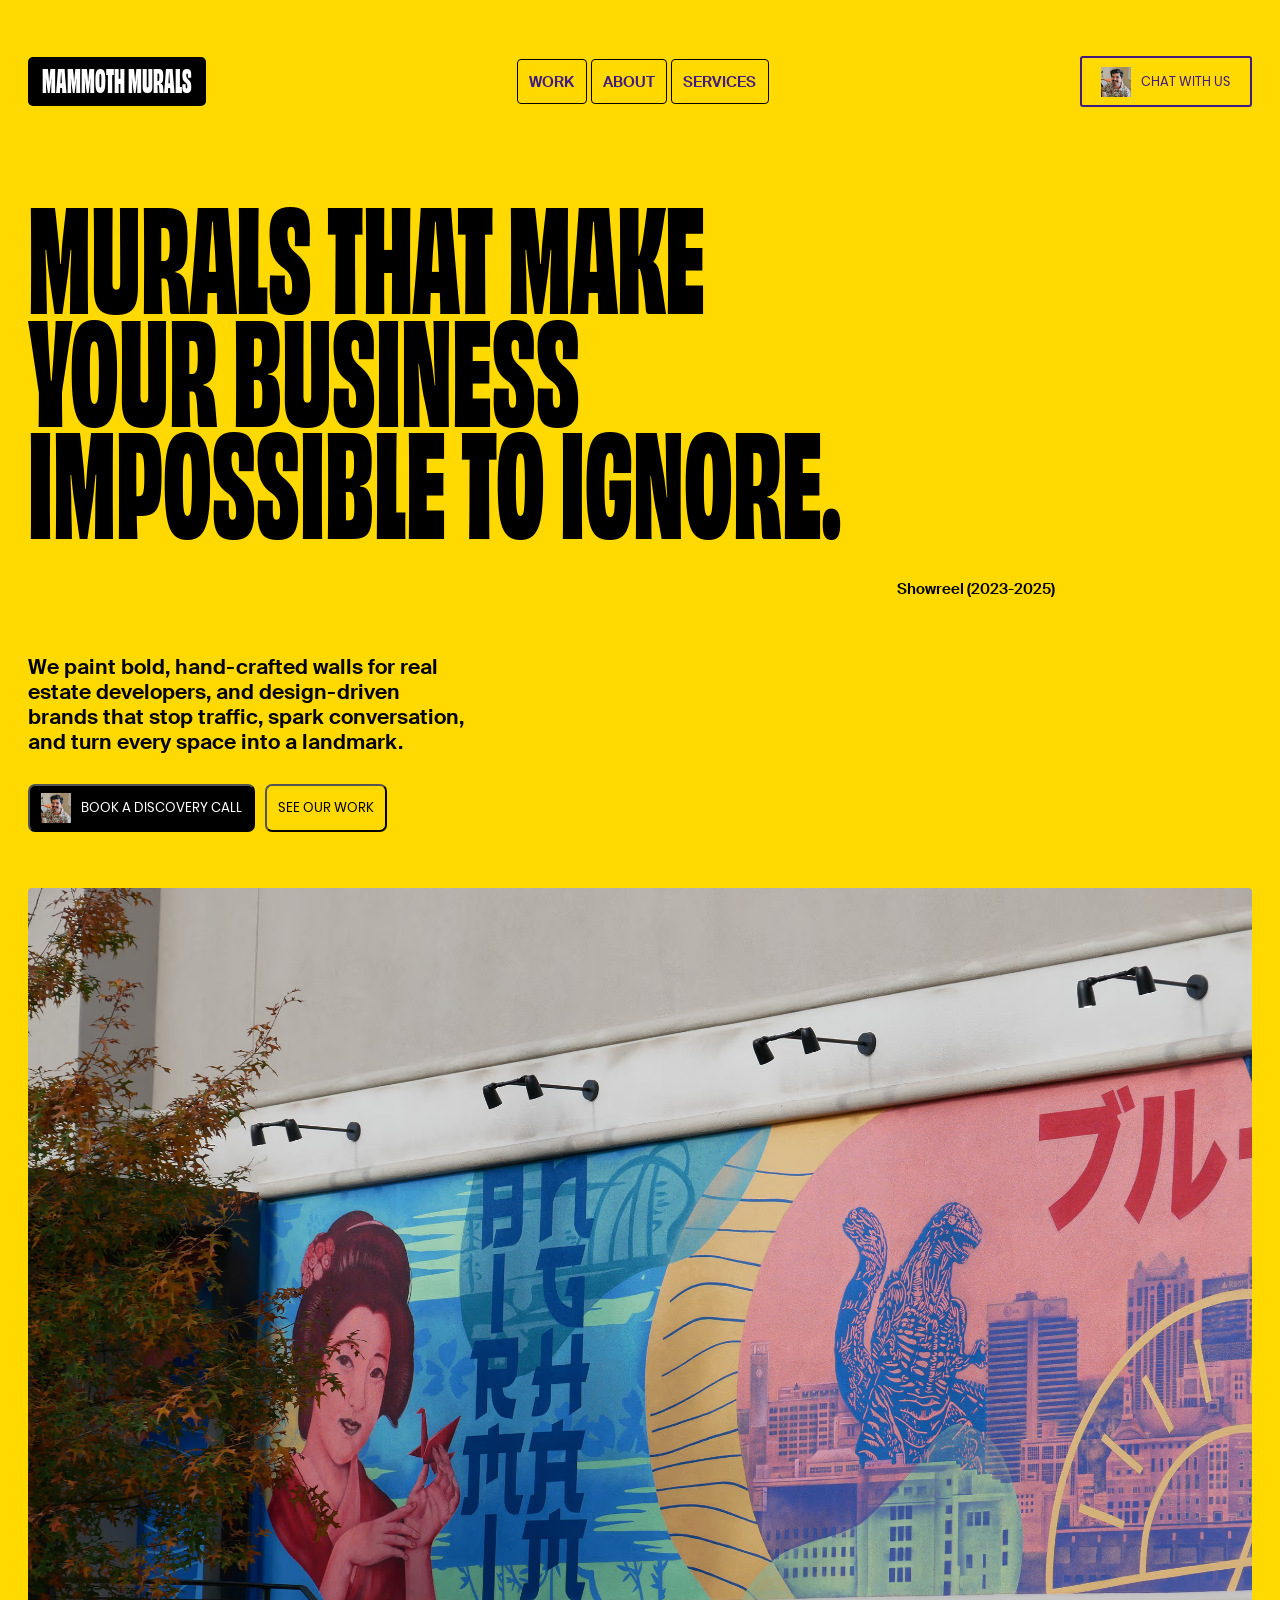
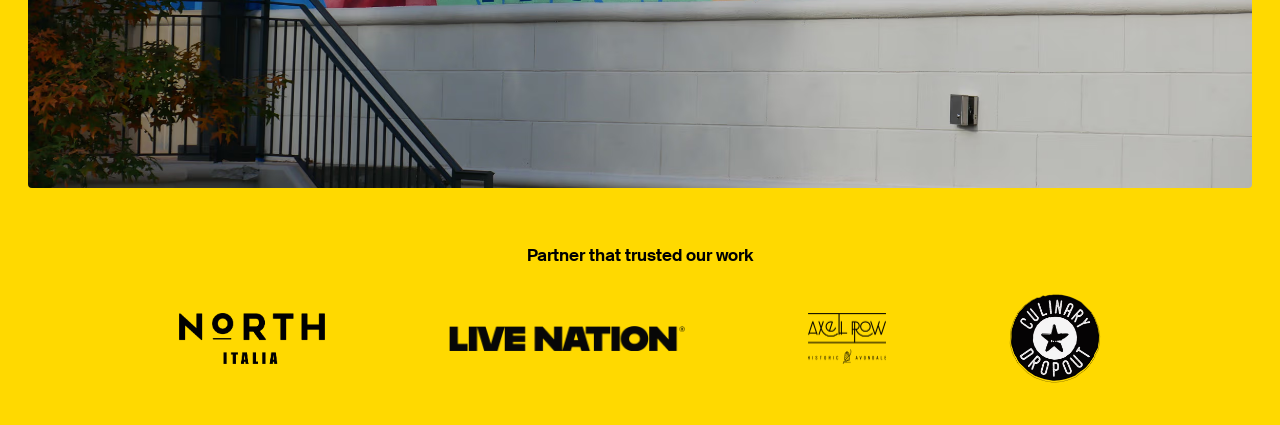
==== commit 995daa51: "nav hero section done" ====
--- a/pages/index.html
+++ b/pages/index.html
@@ -2,177 +2,122 @@
 <html lang="en">
 
 <head>
-    <meta charset="UTF-8">
-    <meta name="viewport" content="width=device-width, initial-scale=1.0">
-    <title>Document</title>
-    <link rel="stylesheet" href="../styles/style.css">
-     <!-- <link rel="stylesheet" href="style.css"> -->
+  <meta charset="UTF-8">
+  <meta name="viewport" content="width=device-width, initial-scale=1.0">
+  <title>Mammoth Murals</title>
+  <link rel="stylesheet" href="../styles/style.css">
 </head>
 
 <body>
-    <main>
-        <div class="wrapper-padding">
-            <nav></nav>
-            <section class="hero">
+  <main>
+    <div class="wrapper-padding">
 
-            </section>
+      <!-- harman start -->
+      <nav>
+        <div class="nav-left">
+          <p>MAMMOTH MURALS</p>
 
-            <!-- deep section start -->
-            <section class="view-all-work">
-                <div class="view-wrapper">
-
-                    <div class="txt-container">
-                        <h3>VIEW ALL WORK<sup>(6)</sup></h3>
-                        <div class="arrows">
-                            <h3>→</h3>
-                            <h3>→</h3>
-                            <h3>→</h3>
-                        </div>
-                    </div>
-                    <div class="video-container">
-                        <div class="img-wrapper">
-                            <img class="img1"
-                                src="../public/imgs/68a3dd192f1ff3ba63f1ad50_cocacolaamphitheater-1206.avif" alt="">
-
-                        </div>
-
-                    </div>
-
-                </div>
-
-            </section>
-            <section class=""></section>
-            <!-- deep section end -->
+          <!-- <div class="nav-abs">
+            <p>MAMMOTH MURALS</p>
+          </div> -->
 
         </div>
-        <!-- blue wrapper starts  -->
-        <div class="wrapper-padding blue">
-            <div class="service1 services">
-                <div class="content1">
-                    <h2>
-                        25+ YEARS
-                    </h2>
-                    <p>
-                        Of turning clients'<br>walls into landmarks
-                    </p>
-                </div>
-                <div class="content2">
-                   <h3>
-                    Here’s how we help you transform empty walls into local landmarks and lasting brand impressions.
-                   </h3>
-                </div>
-            </div>
-            <div class="service2 services">
-              <h2>01.</h2>
-              <h2>MURALS</h2>
-              <img src="../public/imgs/68847944bf4b436c842da242_IMG_2674201.avif" alt="">
-            </div>
-            <div class="service3 services">
-              <h2>02.</h2>
-              <h2>SIGNS</h2>
-              <img src="../public/imgs/688479554933c2b4d5d8a363_TheCove2201.avif" alt="">
-            </div>
 
-             <div class="service4 services">
-              <h2>03.</h2>
-              <h2>GHOST SIGNS</h2>
-              <img src="../public/imgs/68846aef020163d8a1e39d30_IMG_4225.avif" alt="">
-            </div>
+        <div class="nav-center nav-mobile">
+          <div class="nav-item">
+            <a href="#" class="top">WORK</a>
+            <a href="#" class="bottom">WORK</a>
+          </div>
 
-            <div class="service5 services">
+          <div class="nav-item">
+            <a href="#" class="top">ABOUT</a>
+            <a href="#" class="bottom">ABOUT</a>
+          </div>
 
-                <a href="#" class="service5link">
-                    <div class="arrows">
-                            <h3>→</h3>
-                            <h3>→</h3>
-                            <h3>→</h3>
-                        </div>
-                        <h3>Learn About Our Services</h3>
-                         <div class="arrows">
-                            <h3>→</h3>
-                            <h3>→</h3>
-                            <h3>→</h3>
-                        </div>
-                </a>
-            </div>
+          <div class="nav-item">
+            <a href="#" class="top">SERVICES</a>
+            <a href="#" class="bottom">SERVICES</a>
+          </div>
+        </div>
 
-            
+        <div class="nav-right">
+          <button><img src="../public/imgs/smile.avif" alt="">CHAT WITH US</button>
         </div>
+
+        <div class="right-btn">
+     
+            <button id="menu">MENU + </button>
+             
         </div>
-        <!-- blue wrapper end -->
-
-        <!-- TESTEMONIAL STARTS -->
-
-        <div class="wrapper-padding testemonial">
-            <div class="t-header">
-                <p>HEAR FROM OUR CLIENTS</p>
-                <h2>TESTIMONIALS</h2>
-                <P>From national campaigns to neighborhood landmarks, hear how our clients use hand-painted murals to boost visibility, build trust, and make a bold first impression that lasts.</P>
-            </div>
-            <div class="cards-section">
-                <div class="card">
-                    <div class="crd-img">
-                        <img src="../public/imgs/68884c2cdad1480c1dfc8fff_CleanShot202024-11-0920at2015.00.44-1.avif" alt="">
-                    </div>
-                    <p>"Andrew and Shane turn rough ideas into extraordinary murals. They consistently exceed expectations."</p>
-                     <div class="heading">
-                        <h2>
-                             Olivia (Harris) Jenks
-                        </h2>
-                        <h2>
-                            Project Supervisor at North Italia
-                        </h2>
-
-                    </div>
 
 
-                </div>
-              
-                <div class="card">
-                    <div class="crd-img">
-                        <img src="../public/imgs/68884c18a4e367943f8fe039_CleanShot202024-11-0920at2015.00.44.avif" alt="">
-                    </div>
-                    <p>"Andrew and Shane turn rough ideas into extraordinary murals. They consistently exceed expectations."</p>
-                     <div class="heading">
-                        <h2>
-                             Birmingham Tattoo Company
-                        </h2>
-                        <h2>
-                            Client at Birmingham Tattoo Company
-                        </h2>
-
-                    </div>
+      </nav>
 
 
-                </div>
+      <section class="hero">
+        <div class="hero-top">
+          <div class="murals-txt">
+            <h1>MURALS THAT MAKE <br> YOUR BUSINESS <br>IMPOSSIBLE TO IGNORE.</h1>
+          </div>
 
-                <div class="card">
-                    <div class="crd-img">
-                        <img src="../public/imgs/68884c060f5c534d91b37245_AxelRow1202.avif" alt="">
-                    </div>
-                    <p>"Andrew and Shane turn rough ideas into extraordinary murals. They consistently exceed expectations."</p>
-                    <div class="heading">
-                        <h2>
-                             Thornton Ratliff
-                        </h2>
-                        <h2>
-                            Founder at SRV Housing Partners
-                        </h2>
+          <div class="left-video">
+            <video src="../public/imgs/e22379bd.mp4" autoplay muted loop></video>
+            <p>Showreel (2023-2025)</p>
+          </div>
+        </div>
 
-                    </div>
+        <div class="hero-bottom">
+          <span>We paint bold, hand-crafted walls for real <br> estate developers, and design-driven <br> brands that
+            stop
+            traffic, spark conversation, <br>and turn every space into a landmark.</span>
 
-                </div>
-            </div>
-        <!-- TESTEMONIAL END -->
+          <div class="btn">
+            <button class="btn-one"> <img src="../public/imgs/smile.avif" alt=""> BOOK A DISCOVERY CALL</button> <button class="btn-second">SEE OUR
+              WORK</button>
+          </div>
+        </div>
 
-    </main>
-    <!-- gsap cdn -->
-    <script src="https://cdnjs.cloudflare.com/ajax/libs/gsap/3.13.0/gsap.min.js"
-        integrity="sha512-NcZdtrT77bJr4STcmsGAESr06BYGE8woZdSdEgqnpyqac7sugNO+Tr4bGwGF3MsnEkGKhU2KL2xh6Ec+BqsaHA=="
-        crossorigin="anonymous" referrerpolicy="no-referrer"></script>
+                          <!-- japani-wallpaper -->
+        <div class="bg-img">
 
-    <!-- apni script -->
-    <script src="script.js"></script>
+        </div>
+
+
+        <div class="logo ">
+          <p>Partner that trusted our work</p>
+          <div class="logo-top">
+            <img src="../public/imgs/logo1" alt="">
+            <img id="live" src="../public/imgs/logo2.avif" alt="">
+            <img id="row" src="../public/imgs/logo3.avif" alt="">
+            <img id="dropout" src="../public/imgs/logo4.avif" alt="">
+          </div>
+          
+          <!-- <div class="logo-bottom">
+            <img src="../public/imgs/logo5.avif" alt="">
+            <img src="../public/imgs/logo6.avif" alt="">
+            <img src="../public/imgs/logo7.avif" alt="">
+            <img src="../public/imgs/logo8.png" alt="">
+          </div> -->
+        </div>
+
+   <div class="mobile">
+              <p>Partner that trusted our work</p>
+
+         <div class="mobile-logo-top">
+       
+          <img  id="north" src="../public/imgs/logo1" alt="">
+            <img id="live" src="../public/imgs/logo2.avif" alt="">
+           <img id="dropout" src="../public/imgs/logo4.avif" alt="">
+        </div>
+   </div>
+        </div>
+      </section>
+      <!-- harman end -->
+
+    </div>
+  </main>
+  <script src="script.js"></script>
+  
 </body>
 
 </html>
--- a/styles/style.css
+++ b/styles/style.css
@@ -1,343 +1,482 @@
 @font-face {
-  font-family: pbold;
-  src: url(../public/fonts/6892c333bf67b1d5eafe58a0_Obviously-CondensedBlack.woff2);
-}
+    font-family: "PoppinsRegular";
+    src: url('../public/fonts/Poppinsregular.woff2');
+}
+
 @font-face {
-  font-family: "PoppinsRegular";
-  src: url("../public/fonts/Poppinsregular.woff2");
-}
+    font-family: "PoppinsBold";
+    src: url('../public/fonts/Poppinsbold.woff2');
+}
+
 @font-face {
-  font-family: "PoppinsBold";
-  src: url("../public/fonts/Poppinsbold.woff2");
-}
+    font-family: "SuisseIntl-SemiBold";
+    src: url('../public/fonts/68805858e095a766b86eb9f6_SuisseIntl-SemiBold-WebM.woff2');
+}
+
 @font-face {
-  font-family: "Suissentl-Medium";
-  src: url("../public/fonts/68805858e095a766b86eb9f6_SuisseIntl-SemiBold-WebM.woff2");
-}
-@font-face {
-  font-family: "Obviously";
-  src: url("../public/fonts/6892c333bf67b1d5eafe58a0_Obviously-CondensedBlack.woff2");
-}
-@font-face {
-  font-family: "SuisseIntl-SemiBold";
-  src: url("../public/fonts/68805858e095a766b86eb9f6_SuisseIntl-SemiBold-WebM.woff2");
-}
+    font-family: 'pbold';
+    src: url('../public/fonts/6892c333bf67b1d5eafe58a0_Obviously-CondensedBlack.woff2');
+}
+
 * {
-  padding: 0;
-  margin: 0;
-  box-sizing: border-box;
-  font-family: "Suissentl-Medium";
+    margin: 0;
+    padding: 0;
+    box-sizing: border-box;
+    font-family: 'PoppinsRegular';
 }
 
 html,
 body {
-  width: 100%;
-  height: 100%;
+    width: 100%;
+    height: 100%;
 }
 
 html {
-  font-size: 10px;
+    background-color: #FFD900;
+    font-size: clamp(14px, 1vw, 18px);
 }
 
 main {
-  width: 100%;
-  background: #fdf1d9;
-  overflow: hidden;
-}
-main .wrapper-padding {
-  padding: 0 4rem;
-  width: 100%;
-}
-main .wrapper-padding .view-all-work {
-  width: 100%;
-  display: flex;
-  justify-content: flex-end;
-  padding: 6rem 0;
-}
-main .wrapper-padding .view-all-work .view-wrapper {
-  width: 50%;
-  display: flex;
-  flex-direction: column;
-  gap: 1.4rem;
-}
-main .wrapper-padding .view-all-work .view-wrapper .txt-container {
-  width: 100%;
-  position: relative;
-  display: flex;
-  align-items: center;
-  justify-content: space-between;
-}
-main .wrapper-padding .view-all-work .view-wrapper .txt-container > h3 {
-  font-family: "pbold";
-  font-size: clamp(48px, 12vw, 85px);
-  letter-spacing: 0.3rem;
-  background: #3f955d;
-}
-main .wrapper-padding .view-all-work .view-wrapper .txt-container > h3 sup {
-  font-size: clamp(28px, 6vw, 32px);
-  line-height: 6vw;
-  background: #ec6b6b;
-  font-family: "pbold";
-}
-main .wrapper-padding .view-all-work .view-wrapper .txt-container .arrows {
-  font-size: 7rem;
-  display: flex;
-  align-items: center;
-  gap: 0.3rem;
-}
-main .wrapper-padding .view-all-work .view-wrapper .txt-container .arrows h3 {
-  font-family: "pbold";
-  transition: all ease-in-out 0.2s;
-}
-main .wrapper-padding .view-all-work .view-wrapper .txt-container .arrows::after {
-  content: "";
-  position: absolute;
-  width: 100%;
-  height: 0.6rem;
-  background-color: #000000;
-  top: 90%;
-  left: 0;
-}
-main .wrapper-padding .view-all-work .view-wrapper .txt-container:hover .arrows h3 {
-  margin: 0 -0.17rem;
-}
-main .wrapper-padding .view-all-work .view-wrapper .txt-container:hover .arrows h3:last-child {
-  margin-right: 0.3rem;
-}
-main .wrapper-padding .view-all-work .view-wrapper .video-container {
-  width: 100%;
-}
-main .wrapper-padding .view-all-work .view-wrapper .video-container .img-wrapper {
-  height: 100%;
-  position: relative;
-  width: 55%;
-}
-main .wrapper-padding .view-all-work .view-wrapper .video-container .img-wrapper img {
-  width: 100%;
-  border-radius: 0.8rem;
-}
-main .blue {
-  width: 100%;
-  background: #1a8dff;
-}
-main .blue .services {
-  width: 100%;
-  display: flex;
-  align-items: center;
-  justify-content: space-between;
-  border-top: 4px solid black;
-  padding: 2rem 0;
-}
-main .blue .service1 {
-  padding: 4rem 0;
-  justify-content: flex-start;
-  align-items: flex-start;
-  border: none;
-}
-main .blue .service1 .content1 {
-  width: 40vw;
-  display: flex;
-  flex-direction: column;
-  gap: 0.8rem;
-}
-main .blue .service1 .content1 > h2 {
-  font-family: pbold;
-  font-size: 4rem;
-  line-height: 4rem;
-}
-main .blue .service1 .content1 p {
-  width: 60%;
-  font-family: "Suissentl-Medium";
-  font-size: 1.4rem;
-}
-main .blue .service1 .content2 h3 {
-  font-size: 4rem;
-  line-height: 4.2rem;
-  width: 65%;
-}
-main .blue .service2,
-main .blue .service3,
-main .blue .service4 {
-  display: flex;
-  align-items: center;
-  justify-content: space-between;
-}
-main .blue .service2 h2,
-main .blue .service3 h2,
-main .blue .service4 h2 {
-  text-align: center;
-  font-size: 15rem;
-  line-height: 10rem;
-  font-family: "pbold";
-  flex-shrink: 0;
-}
-main .blue .service2 h2:first-child,
-main .blue .service3 h2:first-child,
-main .blue .service4 h2:first-child {
-  text-align: left;
-  width: 16vw;
-}
-main .blue .service2 img,
-main .blue .service3 img,
-main .blue .service4 img {
-  width: 16vw;
-  aspect-ratio: 6/4;
-  border-radius: 0.6rem;
-}
-main .blue .service5 {
-  align-items: center;
-  justify-content: center;
-  padding: 6rem 0;
-}
-main .blue .service5 a {
-  text-decoration: none;
-  position: relative;
-  display: flex;
-  gap: 1rem;
-  color: #000000;
-}
-main .blue .service5 a h3 {
-  text-transform: uppercase;
-  font-family: "pbold";
-  font-size: 7rem;
-}
-main .blue .service5 a .arrows {
-  font-size: 7rem;
-  display: flex;
-  align-items: center;
-  gap: 0.3rem;
-}
-main .blue .service5 a .arrows h3 {
-  font-family: "pbold";
-  transition: all ease-in-out 0.2s;
-}
-main .blue .service5 a .arrows::after {
-  content: "";
-  position: absolute;
-  width: 95%;
-  height: 0.4rem;
-  background-color: #000000;
-  top: 90%;
-  left: 2.5%;
-}
-main .blue .service5 a:hover .arrows h3 {
-  margin: 0 -0.17rem;
-}
-main .blue .service5 a:hover .arrows h3:last-child {
-  margin-right: 0.3rem;
-}
-main .testemonial {
-  display: flex;
-  flex-direction: column;
-  position: relative;
-  width: 100%;
-  padding: 6rem 3.2rem;
-  overflow: hidden;
-}
-main .testemonial .t-header {
-  width: 100%;
-  display: flex;
-  overflow: hidden;
-  flex-direction: column;
-  align-items: center;
-  justify-content: center;
-}
-main .testemonial .t-header p {
-  font-size: 1vw;
-}
-main .testemonial .t-header p:last-child {
-  width: 30vw;
-}
-main .testemonial .t-header h2 {
-  font-size: 27.46VW;
-  line-height: 24vw;
-  font-family: "pbold";
-  overflow: hidden;
-}
-main .testemonial .cards-section {
-  width: 100%;
-  height: 115vh;
-  padding: 6rem 0rem;
-  display: flex;
-  align-items: center;
-  gap: 5.2rem;
-  justify-content: center;
-}
-main .testemonial .cards-section .card {
-  height: 100%;
-  width: 100%;
-  display: flex;
-  flex-direction: column;
-  gap: 2rem;
-}
-main .testemonial .cards-section .card .crd-img {
-  padding: 2rem;
-  border: 0.2rem dashed black;
-  width: 100%;
-  height: 78.6vh;
-  border-radius: 0.4rem;
-}
-main .testemonial .cards-section .card .crd-img img {
-  width: 100%;
-  height: 100%;
-  border-radius: 0.6rem;
-}
-main .testemonial .cards-section .card p {
-  font-size: 2rem;
-}
-main .testemonial .cards-section .card h2 {
-  font-family: "pbold";
-  font-size: 1.6vw;
-  text-transform: uppercase;
-  line-height: 1.6vw;
-}
+    height: 100%;
+    width: 100%;
+}
+
+.wrapper-padding {
+    padding: 1rem 2rem;
+}
+
+
+section {
+    max-width: 2000px;
+    width: 100%;
+}
+
+nav {
+    height: 15vh;
+    width: 100%;
+    display: flex;
+    justify-content: space-between;
+    align-items: center;
+}
+
+
+
+
+.nav-left p {
+    font-size: 30.9256px;
+    font-family: "pbold";
+    background-color: #000;
+    color: #fff;
+    padding: 0 1rem;
+    border-radius: 5px;
+}
+
+.nav-center {
+    display: flex;
+    justify-content: center;
+    align-items: center;
+    gap: 0.3rem;
+    position: relative;
+
+
+}
+
+.right-btn {
+    display: none;
+}
+
+
+.nav-item {
+    display: flex;
+    justify-content: center;
+    align-items: center;
+    position: relative;
+    overflow: hidden;
+    border: 1px solid black;
+    padding: 0.8rem;
+    border-radius: 4px;
+
+
+}
+
+.nav-item a {
+    text-decoration: none;
+    font-size: 15px;
+    color: #421b80;
+    /* transition: all 0.3s; */
+    transition: transform 0.40s cubic-bezier(0.31, 0.75, 0.22, 1);
+    will-change: transform;
+    font-family: "SuisseIntl-SemiBold";
+
+}
+
+.nav-item .bottom {
+
+    /* position: absolute;
+    top: 0;
+    left: 0;
+    bottom: 0;
+    transform: translateY(100%);
+    color: #421b80;
+    opacity: 1;
+    rotate: 45deg;
+    background-color: red;
+    transition: transform 0.5s ease-in-out, opacity 0.4s ease;
+    transform-origin: bottom left; */
+    /* background-color: var(--swatch--black); */
+    /* color: var(--swatch--light); */
+    display: flex;
+    justify-content: center;
+    align-items: center;
+    transform-origin: 0 100%;
+    transform-style: preserve-3d;
+    border-style: none;
+    position: absolute;
+    inset: 0%;
+    transform: translateY(100%) rotateX(-28deg) rotateY(-28deg) rotate(10deg);
+}
+
+
+
+
+.nav-item:hover .top {
+    transform: scale(0.5);
+}
+
+.nav-item:hover .bottom {
+    transform: translateY(0);
+    opacity: 1;
+    rotate: 0deg;
+    background-color: #000;
+    color: #fff;
+
+}
+
+.nav-right img {
+    height: 30px;
+    width: 30px;
+}
+
+.nav-right button {
+    display: flex;
+    align-items: center;
+    gap: 10px;
+    background: transparent;
+    border: 2px solid #421b80;
+    color: #421b80;
+    font-size: 13px;
+    padding: 0.6rem 1.4rem;
+    cursor: pointer;
+    border-radius: 3px;
+    transition: background 0.3s ease, color 0.3s ease;
+}
+
+.nav-right button:hover {
+    background: #421b80;
+    color: #FFD900;
+}
+
+.hero {
+    width: 100%;
+    display: flex;
+    flex-direction: column;
+    gap: 4rem;
+}
+
+.hero-top {
+    display: flex;
+    gap: 4rem;
+
+    align-items: end;
+}
+
+
+.murals-txt {
+
+    padding: 4rem 0;
+
+}
+
+.murals-txt h1 {
+    font-weight: 900;
+    font-size: 11vw;
+    line-height: 0.8;
+    font-family: "pbold";
+}
+
+
+
+.hero-bottom span {
+    font-size: 21px;
+    font-family: "SuisseIntl-SemiBold";
+    line-height: 1.2lh;
+
+}
+
+
+.left-video {
+    overflow: hidden;
+    width: 26%;
+
+
+
+
+}
+
+.left-video p {
+    font-family: "SuisseIntl-SemiBold";
+    font-size: 15.499px;
+
+}
+
+
+
+.left-video video {
+    height: 15vw;
+    width: 100%;
+    border-radius: 7px;
+    object-fit: cover;
+
+
+}
+
+
+
+.btn {
+    display: flex;
+    gap: 10px;
+    margin-top: 2rem;
+}
+
+
+
+.btn-one {
+    display: flex;
+    align-items: center;
+    gap: 10px;
+    padding: 7.1px 11.1px;
+    border-radius: 7px;
+    color: #Fff;
+    background-color: #000;
+    
+}
+
+.btn-second {
+    display: flex;
+    align-items: center;
+    gap: 10px;
+    padding: 7.1px 11.1px;
+    border-radius: 7px;
+    background: transparent;
+}
+
+.btn img {
+    height: 30px;
+    width: 30px;
+}
+
+
+
+
+.bg-img {
+    min-height: 100dvh;
+    background-image: url(../public/imgs/japaniwallpaer.avif);
+    background-position: center;
+    background-size: cover;
+    border-radius: 4px;
+
+}
+
+.logo {
+    width: 100%;
+    margin-right: 40px;
+}
+
+.logo p {
+    font-size: 17.499px;
+    font-family: "SuisseIntl-SemiBold";
+    text-align: center;
+
+}
+
+.mobile {
+    display: none;
+}
+
+
+.logo-top {
+    display: flex;
+    justify-content: space-evenly;
+    align-items: center;
+    padding: 2rem;
+}
+
+
+.logo-bottom {
+    display: flex;
+    justify-content: space-evenly;
+
+}
+
+.logo img {
+
+    height: 4vw;
+
+}
+
+#live {
+    height: 2vw;
+}
+
+#dropout {
+    height: 7vw;
+}
+
 
 @media (max-width: 768px) {
-  main {
-    background: #ff0000;
-  }
-  main .wrapper-padding .view-all-work {
-    width: 100%;
-    justify-content: flex-start;
-  }
-  main .wrapper-padding .view-all-work .view-wrapper {
-    width: 100vw;
-  }
-  main .wrapper-padding .view-all-work .view-wrapper .txt-container .arrows {
-    font-size: 7vw;
-    display: flex;
-    align-items: center;
-    gap: 0.3rem;
-  }
-  main .wrapper-padding .view-all-work .view-wrapper .txt-container .arrows h3 {
-    font-family: "pbold";
-    transition: all ease-in-out 0.2s;
-  }
-  main .wrapper-padding .view-all-work .view-wrapper .txt-container .arrows::after {
-    content: "";
-    position: absolute;
-    width: 100%;
-    height: 0.6rem;
-    background-color: #000000;
-    top: 90%;
-    left: 0;
-  }
-  main .wrapper-padding .view-all-work .view-wrapper .txt-container:hover .arrows h3 {
-    margin: 0 -0.17rem;
-  }
-  main .wrapper-padding .view-all-work .view-wrapper .txt-container:hover .arrows h3:last-child {
-    margin-right: 0.3rem;
-  }
-  main .wrapper-padding .view-all-work .view-wrapper .video-container {
-    width: 100%;
-  }
-  main .wrapper-padding .view-all-work .view-wrapper .video-container .img-wrapper {
-    height: 100%;
-    position: relative;
-    width: 55%;
-  }
-  main .wrapper-padding .view-all-work .view-wrapper .video-container .img-wrapper img {
-    width: 100%;
-    border-radius: 0.8rem;
-  }
-}/*# sourceMappingURL=style.css.map */+
+    .wrapper-padding {
+        padding: 1rem;
+    }
+
+
+
+    nav {
+        flex-direction: row;
+        gap: 1rem;
+        height: auto;
+        text-align: center;
+    }
+
+    .nav-left p {
+        font-size: 20px;
+        padding: 0 0.5rem;
+    }
+
+    .right-btn {
+        display: block;
+
+    }
+
+    .right-btn button {
+        padding: 0 7px;
+        font-size: 26px;
+        border-radius: 5px;
+        border: 1px solid;
+        font-family: "pbold";
+        background: transparent;
+    }
+
+    .nav-center {
+        gap: 2rem;
+        display: none;
+    }
+
+    .nav-right button {
+        padding: 0.5rem 1rem;
+        font-size: 12px;
+        display: none;
+    }
+
+    /* HERO SECTION */
+    .hero-top {
+        flex-direction: column;
+        gap: 1.5rem;
+        align-items: start;
+    }
+
+    .murals-txt h1 {
+        font-size: 20vw;
+        gap: 0;
+        line-height: 0.9;
+    }
+
+    .left-video {
+        width: 100%;
+    }
+
+    .left-video video {
+        width: 80%;
+        height: 45vw;
+        border-radius: 8px;
+    }
+
+    .hero-bottom span {
+        font-size: 14px;
+    }
+
+    .btn {
+
+        flex-direction: column;
+        width: 100%;
+    }
+
+    .btn-one {
+        width: 80%;
+        justify-content: center;
+        padding: 4px 3px;
+
+    }
+
+
+
+
+    .btn-second {
+
+        background: transparent;
+        flex-shrink: 0;
+        width: fit-content;
+    }
+
+    .bg-img {
+        min-height: 50vh;
+        border-radius: 8px;
+        background-size: cover;
+    }
+
+
+    .logo {
+        display: none;
+    }
+
+
+    .mobile {
+        display: block;
+        width: 100%;
+
+    }
+
+
+    .mobile p {
+        font-family: "SuisseIntl-SemiBold";
+        text-align: center;
+    }
+
+    .mobile-logo-top {
+        display: block;
+        display: flex;
+        justify-content: space-evenly;
+        align-items: center;
+
+        gap: 2rem;
+
+    }
+
+    .mobile-logo-top img {
+        height: 4vw;
+    }
+
+    #north {
+        height: 6vw;
+    }
+
+    #live {
+        height: 4vw;
+    }
+
+    #dropout {
+        height: 10vw;
+    }
+
+
+}
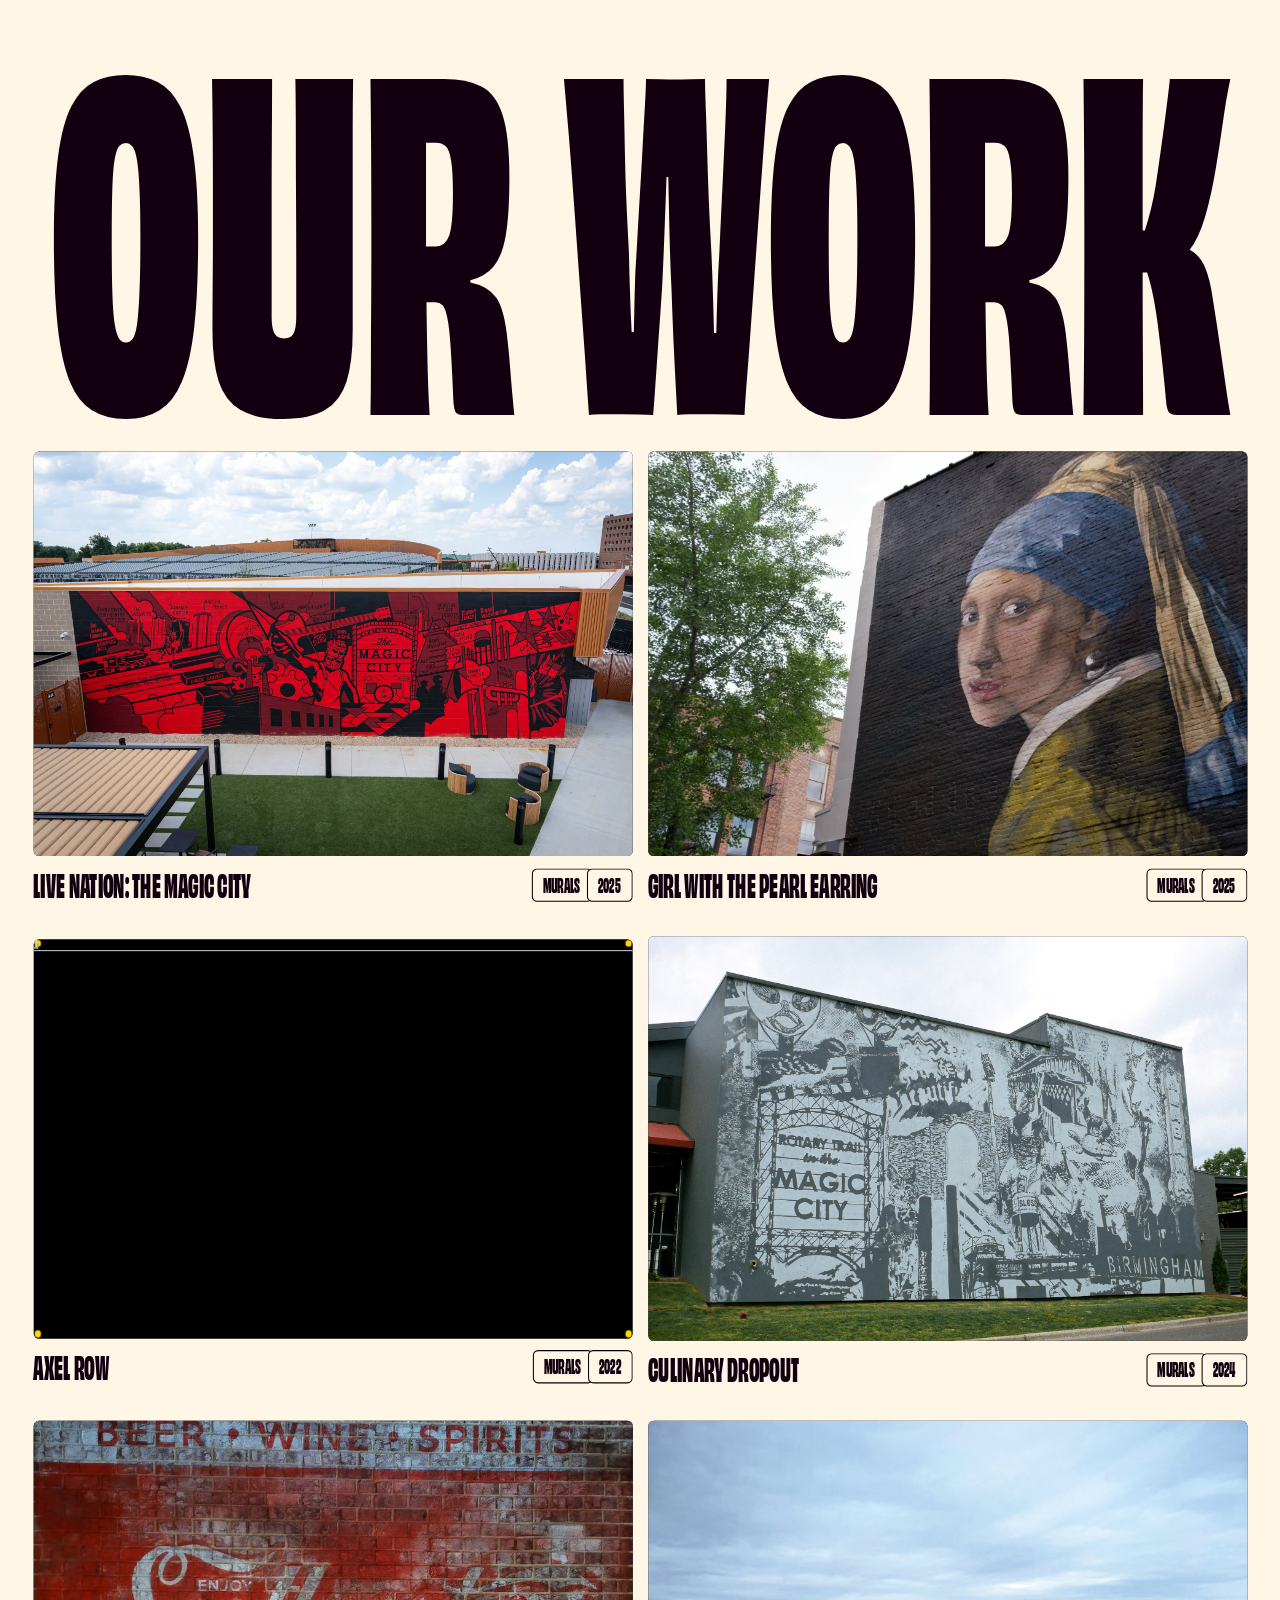
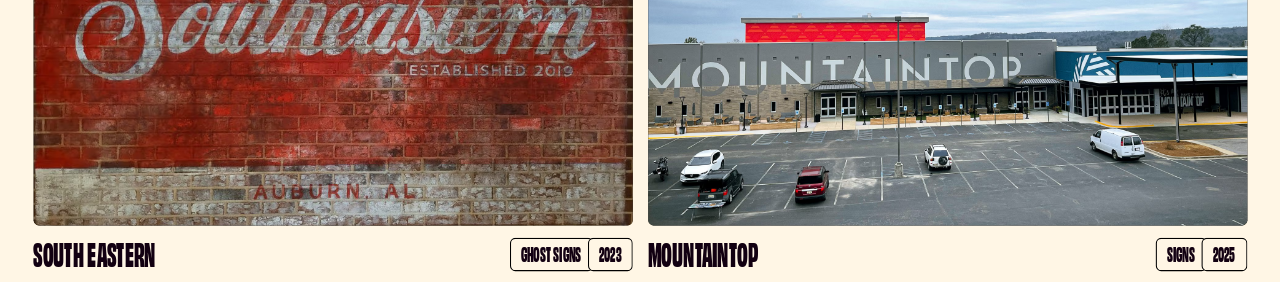
==== commit a1256560: "our work" ====
--- a/pages/index.html
+++ b/pages/index.html
@@ -2,122 +2,267 @@
 <html lang="en">
 
 <head>
-  <meta charset="UTF-8">
-  <meta name="viewport" content="width=device-width, initial-scale=1.0">
-  <title>Mammoth Murals</title>
-  <link rel="stylesheet" href="../styles/style.css">
+    <meta charset="UTF-8">
+    <meta name="viewport" content="width=device-width, initial-scale=1.0">
+    <title>Document</title>
+    <link rel="stylesheet" href="../styles/style.css">
+
 </head>
 
 <body>
-  <main>
-    <div class="wrapper-padding">
-
-      <!-- harman start -->
-      <nav>
-        <div class="nav-left">
-          <p>MAMMOTH MURALS</p>
-
-          <!-- <div class="nav-abs">
-            <p>MAMMOTH MURALS</p>
-          </div> -->
-
+    <main>
+        <div class="wrapper-padding">
+            <!-- harman start -->
+            <section class="hero">
+
+            </section>
+            <!-- harman end -->
+            <!-- rippan start -->
+            <section class="our-work">
+                <div class="cloud">
+                    <img src="../public/imgs/689aa63c1e098c7fa15b0400_Frame%20713.avif" alt="">
+                </div>
+                <h2>
+                    OUR WORK
+                </h2>
+                <div class="cloud-img">
+                    <img src="../public/imgs/689aa63c1e098c7fa15b0400_Frame%20713.avif" alt="">
+                </div>
+                <div class="project-images">
+                    <!-- cards start -->
+                    <div class="card">
+                        <div class="image-container">
+                            <div class="image-conainer-child">
+                                <div class="dot">
+                                    <div class="left">
+                                        <img class="tl" src="../public/imgs/689af5ca9e8c80ce95a0bd81_dot.avif" alt="">
+                                        <img class="tr" src="../public/imgs/689af5ca9e8c80ce95a0bd81_dot.avif" alt="">
+                                    </div>
+                                    <div class="right">
+                                        <img class="bl" src="../public/imgs/689af5ca9e8c80ce95a0bd81_dot.avif" alt="">
+                                        <img class="br" src="../public/imgs/689af5ca9e8c80ce95a0bd81_dot.avif" alt="">
+                                    </div>
+                                </div>
+                                <div class="project-main-img">
+                                    <img src="../public/imgs/68a92151af03744c150497ca_68a3da3e40a19fe2294d4330_cocacolaamphitheater-24.avif"
+                                        alt="">
+                                </div>
+                            </div>
+                        </div>
+                        <div class="text">
+                            <div class="left-text">
+                                <h3>Live Nation: The Magic City</h3>
+                            </div>
+                            <div class="right-btn">
+                                <div class="up-btn">
+                                    <div class="murals">
+                                        <p>MURALS</p>
+                                    </div>
+                                    <div class="year">
+                                        <p>2025</p>
+                                    </div>
+                                </div>
+                                <div class="arrow-rotate-animation">
+                                    <img src="../public/imgs/3640c673-8e2c-4eea-a185-d24e4ac9d105.svg" alt="">
+                                </div>
+                            </div>
+                        </div>
+                    </div>
+                    <div class="card">
+                        <div class="image-container">
+                            <div class="image-conainer-child">
+                                <div class="dot">
+                                    <div class="left">
+                                        <img class="tl" src="../public/imgs/689af5ca9e8c80ce95a0bd81_dot.avif" alt="">
+                                        <img class="tr" src="../public/imgs/689af5ca9e8c80ce95a0bd81_dot.avif" alt="">
+                                    </div>
+                                    <div class="right">
+                                        <img class="bl" src="../public/imgs/689af5ca9e8c80ce95a0bd81_dot.avif" alt="">
+                                        <img class="br" src="../public/imgs/689af5ca9e8c80ce95a0bd81_dot.avif" alt="">
+                                    </div>
+                                </div>
+                                <div class="project-main-img">
+                                    <img src="../public/imgs/68a92151af03744c150497d2_689018689b2a5c926c179068_GirlwithPearlFinishedPhotosDSCF4282.avif"
+                                        alt="">
+                                </div>
+                            </div>
+                        </div>
+                        <div class="text">
+                            <div class="left-text">
+                                <h3>Girl with the pearl earring</h3>
+                            </div>
+                            <div class="right-btn">
+                                <div class="up-btn">
+                                    <div class="murals">
+                                        <p>MURALS</p>
+                                    </div>
+                                    <div class="year">
+                                        <p>2025</p>
+                                    </div>
+                                </div>
+                                <div class="arrow-rotate-animation">
+                                    <img src="../public/imgs/3640c673-8e2c-4eea-a185-d24e4ac9d105.svg" alt="">
+                                </div>
+                            </div>
+                        </div>
+                    </div>
+                    <div class="card">
+                        <div class="image-container">
+                            <div class="image-conainer-child">
+                                <div class="dot">
+                                    <div class="left">
+                                        <img class="tl" src="../public/imgs/689af5ca9e8c80ce95a0bd81_dot.avif" alt="">
+                                        <img class="tr" src="../public/imgs/689af5ca9e8c80ce95a0bd81_dot.avif" alt="">
+                                    </div>
+                                    <div class="right">
+                                        <img class="bl" src="../public/imgs/689af5ca9e8c80ce95a0bd81_dot.avif" alt="">
+                                        <img class="br" src="../public/imgs/689af5ca9e8c80ce95a0bd81_dot.avif" alt="">
+                                    </div>
+                                </div>
+                                <div class="project-main-img">
+                                    <img src="https://cdn.prod.website-files.com/6881fafa34e37145092525b4/68a92151af03744c150497d6_68846b56c0101f3e615d65bd_CleanShot%25202024-11-09%2520at%252015.00.44-2.avif"
+                                        alt="">
+                                </div>
+                            </div>
+                        </div>
+                        <div class="text">
+                            <div class="left-text">
+                                <h3>Axel Row</h3>
+                            </div>
+                            <div class="right-btn">
+                                <div class="up-btn">
+                                    <div class="murals">
+                                        <p>MURALS</p>
+                                    </div>
+                                    <div class="year">
+                                        <p>2022</p>
+                                    </div>
+                                </div>
+                                <div class="arrow-rotate-animation">
+                                    <img src="../public/imgs/3640c673-8e2c-4eea-a185-d24e4ac9d105.svg" alt="">
+                                </div>
+                            </div>
+                        </div>
+                    </div>
+                    <div class="card">
+                        <div class="image-container">
+                            <div class="image-conainer-child">
+                                <div class="dot">
+                                    <div class="left">
+                                        <img class="tl" src="../public/imgs/689af5ca9e8c80ce95a0bd81_dot.avif" alt="">
+                                        <img class="tr" src="../public/imgs/689af5ca9e8c80ce95a0bd81_dot.avif" alt="">
+                                    </div>
+                                    <div class="right">
+                                        <img class="bl" src="../public/imgs/689af5ca9e8c80ce95a0bd81_dot.avif" alt="">
+                                        <img class="br" src="../public/imgs/689af5ca9e8c80ce95a0bd81_dot.avif" alt="">
+                                    </div>
+                                </div>
+                                <div class="project-main-img">
+                                    <img src="../public/imgs/68a92151af03744c150497d9_68846b10f5f493b2bb60501e_culinarydropout1-2.avif"
+                                        alt="">
+                                </div>
+                            </div>
+                        </div>
+                        <div class="text">
+                            <div class="left-text">
+                                <h3>Culinary Dropout</h3>
+                            </div>
+                            <div class="right-btn">
+                                <div class="up-btn">
+                                    <div class="murals">
+                                        <p>MURALS</p>
+                                    </div>
+                                    <div class="year">
+                                        <p>2024</p>
+                                    </div>
+                                </div>
+                                <div class="arrow-rotate-animation">
+                                    <img src="../public/imgs/3640c673-8e2c-4eea-a185-d24e4ac9d105.svg" alt="">
+                                </div>
+                            </div>
+                        </div>
+                    </div>
+                    <div class="card">
+                        <div class="image-container">
+                            <div class="image-conainer-child">
+                                <div class="dot">
+                                    <div class="left">
+                                        <img class="tl" src="../public/imgs/689af5ca9e8c80ce95a0bd81_dot.avif" alt="">
+                                        <img class="tr" src="../public/imgs/689af5ca9e8c80ce95a0bd81_dot.avif" alt="">
+                                    </div>
+                                    <div class="right">
+                                        <img class="bl" src="../public/imgs/689af5ca9e8c80ce95a0bd81_dot.avif" alt="">
+                                        <img class="br" src="../public/imgs/689af5ca9e8c80ce95a0bd81_dot.avif" alt="">
+                                    </div>
+                                </div>
+                                <div class="project-main-img">
+                                    <img src="../public/imgs/68a92151af03744c150497de_68846aef020163d8a1e39d30_IMG_4225.avif"
+                                        alt="">
+                                </div>
+                            </div>
+                        </div>
+                        <div class="text">
+                            <div class="left-text">
+                                <h3>South Eastern</h3>
+                            </div>
+                            <div class="right-btn">
+                                <div class="up-btn">
+                                    <div class="murals">
+                                        <p>GHOST SIGNS</p>
+                                    </div>
+                                    <div class="year">
+                                        <p>2023</p>
+                                    </div>
+                                </div>
+                                <div class="arrow-rotate-animation">
+                                    <img src="../public/imgs/3640c673-8e2c-4eea-a185-d24e4ac9d105.svg" alt="">
+                                </div>
+                            </div>
+                        </div>
+                    </div>
+                    <div class="card">
+                        <div class="image-container">
+                            <div class="image-conainer-child">
+                                <div class="dot">
+                                    <div class="left">
+                                        <img class="tl" src="../public/imgs/689af5ca9e8c80ce95a0bd81_dot.avif" alt="">
+                                        <img class="tr" src="../public/imgs/689af5ca9e8c80ce95a0bd81_dot.avif" alt="">
+                                    </div>
+                                    <div class="right">
+                                        <img class="bl" src="../public/imgs/689af5ca9e8c80ce95a0bd81_dot.avif" alt="">
+                                        <img class="br" src="../public/imgs/689af5ca9e8c80ce95a0bd81_dot.avif" alt="">
+                                    </div>
+                                </div>
+                                <div class="project-main-img">
+                                    <img src="../public/imgs/68a92151af03744c150497cd_68846ad87aae78d41d075d31_Mountaintop3.avif"
+                                        alt="">
+                                </div>
+                            </div>
+                        </div>
+                        <div class="text">
+                            <div class="left-text">
+                                <h3>Mountaintop</h3>
+                            </div>
+                            <div class="right-btn">
+                                <div class="up-btn">
+                                    <div class="murals">
+                                        <p>SIGNS</p>
+                                    </div>
+                                    <div class="year">
+                                        <p>2025</p>
+                                    </div>
+                                </div>
+                                <div class="arrow-rotate-animation">
+                                    <img src="../public/imgs/3640c673-8e2c-4eea-a185-d24e4ac9d105.svg" alt="">
+                                </div>
+                            </div>
+                        </div>
+                    </div>
+                    <!-- cards end -->
+                </div>
+            </section> <!-- rippan end -->
         </div>
-
-        <div class="nav-center nav-mobile">
-          <div class="nav-item">
-            <a href="#" class="top">WORK</a>
-            <a href="#" class="bottom">WORK</a>
-          </div>
-
-          <div class="nav-item">
-            <a href="#" class="top">ABOUT</a>
-            <a href="#" class="bottom">ABOUT</a>
-          </div>
-
-          <div class="nav-item">
-            <a href="#" class="top">SERVICES</a>
-            <a href="#" class="bottom">SERVICES</a>
-          </div>
-        </div>
-
-        <div class="nav-right">
-          <button><img src="../public/imgs/smile.avif" alt="">CHAT WITH US</button>
-        </div>
-
-        <div class="right-btn">
-     
-            <button id="menu">MENU + </button>
-             
-        </div>
-
-
-      </nav>
-
-
-      <section class="hero">
-        <div class="hero-top">
-          <div class="murals-txt">
-            <h1>MURALS THAT MAKE <br> YOUR BUSINESS <br>IMPOSSIBLE TO IGNORE.</h1>
-          </div>
-
-          <div class="left-video">
-            <video src="../public/imgs/e22379bd.mp4" autoplay muted loop></video>
-            <p>Showreel (2023-2025)</p>
-          </div>
-        </div>
-
-        <div class="hero-bottom">
-          <span>We paint bold, hand-crafted walls for real <br> estate developers, and design-driven <br> brands that
-            stop
-            traffic, spark conversation, <br>and turn every space into a landmark.</span>
-
-          <div class="btn">
-            <button class="btn-one"> <img src="../public/imgs/smile.avif" alt=""> BOOK A DISCOVERY CALL</button> <button class="btn-second">SEE OUR
-              WORK</button>
-          </div>
-        </div>
-
-                          <!-- japani-wallpaper -->
-        <div class="bg-img">
-
-        </div>
-
-
-        <div class="logo ">
-          <p>Partner that trusted our work</p>
-          <div class="logo-top">
-            <img src="../public/imgs/logo1" alt="">
-            <img id="live" src="../public/imgs/logo2.avif" alt="">
-            <img id="row" src="../public/imgs/logo3.avif" alt="">
-            <img id="dropout" src="../public/imgs/logo4.avif" alt="">
-          </div>
-          
-          <!-- <div class="logo-bottom">
-            <img src="../public/imgs/logo5.avif" alt="">
-            <img src="../public/imgs/logo6.avif" alt="">
-            <img src="../public/imgs/logo7.avif" alt="">
-            <img src="../public/imgs/logo8.png" alt="">
-          </div> -->
-        </div>
-
-   <div class="mobile">
-              <p>Partner that trusted our work</p>
-
-         <div class="mobile-logo-top">
-       
-          <img  id="north" src="../public/imgs/logo1" alt="">
-            <img id="live" src="../public/imgs/logo2.avif" alt="">
-           <img id="dropout" src="../public/imgs/logo4.avif" alt="">
-        </div>
-   </div>
-        </div>
-      </section>
-      <!-- harman end -->
-
-    </div>
-  </main>
-  <script src="script.js"></script>
-  
+    </main>
 </body>
 
 </html>
--- a/styles/style.css
+++ b/styles/style.css
@@ -2,481 +2,278 @@
     font-family: "PoppinsRegular";
     src: url('../public/fonts/Poppinsregular.woff2');
 }
-
 @font-face {
     font-family: "PoppinsBold";
     src: url('../public/fonts/Poppinsbold.woff2');
 }
-
+@font-face {
+    font-family: "Suissentl-Medium";
+    src: url('../public/fonts/68805858e095a766b86eb9f6_SuisseIntl-SemiBold-WebM.woff2');
+}
+@font-face {
+    font-family: "Obviously";
+    src: url('../public/fonts/6892c333bf67b1d5eafe58a0_Obviously-CondensedBlack.woff2');
+}
 @font-face {
     font-family: "SuisseIntl-SemiBold";
     src: url('../public/fonts/68805858e095a766b86eb9f6_SuisseIntl-SemiBold-WebM.woff2');
 }
-
-@font-face {
-    font-family: 'pbold';
-    src: url('../public/fonts/6892c333bf67b1d5eafe58a0_Obviously-CondensedBlack.woff2');
-}
-
-* {
+*{
     margin: 0;
     padding: 0;
+    font-family: 'PoppinsRegular';
     box-sizing: border-box;
-    font-family: 'PoppinsRegular';
-}
-
-html,
-body {
+}
+
+html {
+    padding: 30px;
+    font-size: 10px;
+    background-color: #FFF6E5;
+}
+
+.our-work {
+    width: 100%;
+    display: flex;
+    flex-direction: column;
+    justify-content: center;
+    position: relative;
+}
+.cloud-img{
+    position: absolute;
+    top: 0;
+    left: 0;
     width: 100%;
     height: 100%;
-}
-
-html {
-    background-color: #FFD900;
-    font-size: clamp(14px, 1vw, 18px);
-}
-
-main {
-    height: 100%;
-    width: 100%;
-}
-
-.wrapper-padding {
-    padding: 1rem 2rem;
-}
-
-
-section {
-    max-width: 2000px;
-    width: 100%;
-}
-
-nav {
-    height: 15vh;
-    width: 100%;
-    display: flex;
-    justify-content: space-between;
-    align-items: center;
-}
-
-
-
-
-.nav-left p {
-    font-size: 30.9256px;
-    font-family: "pbold";
-    background-color: #000;
-    color: #fff;
-    padding: 0 1rem;
-    border-radius: 5px;
-}
-
-.nav-center {
-    display: flex;
-    justify-content: center;
-    align-items: center;
-    gap: 0.3rem;
-    position: relative;
-
-
-}
-
-.right-btn {
-    display: none;
-}
-
-
-.nav-item {
-    display: flex;
-    justify-content: center;
-    align-items: center;
+    display: flex;
+    justify-content: center;
+    align-items: center;
+    z-index: 10;
+}
+
+.our-work h2 {
+    line-height: 0.9;
+    text-align: center;
+    color: #120011;
+    font-size: 31vw;
+    font-family: Obviously;
+}
+
+.cloud-img {
+    position: absolute;
+    top: 0;
+    left: 0;
+    width: 100%;
+    height: auto;
+    display: flex;
+    justify-content: center;
+    align-items: center;
+    z-index: -1;
+}
+
+.cloud-img img {
+    width: 100%;
+    height: auto;
+}
+
+.project-images {
+    scale: 1.040;
+    width: 100%;
+    display: flex;
+    justify-content: center;
+    align-items: center;
+    flex-wrap: wrap;
+    gap: 15px;
+    row-gap: 25px;
+    margin-top: 60px;
+}
+
+.card {
+    cursor: pointer;
+}
+
+.image-container {
+    width: 100%;
+    background-color: black;
+    display: flex;
+    flex-direction: column;
     position: relative;
     overflow: hidden;
+    border-radius: 5px;
+}
+
+.image-container-child {
+    width: 100%;
+    display: flex;
+    justify-content: space-between;
+}
+
+/* card image styles */
+.project-main-img img {
+    object-fit: cover;
+    aspect-ratio: 3/2;
+    width: 100%;
+    scale: 1.05;
+    clip-path: inset(0 0 0 0);
+    transition: all 0.4s;
+}
+
+/* .dot styles */
+.dot img {
+    position: absolute;
+    width: 8px;
+    transition: all 0.4s;
+}
+
+.tl {
+    top: 0;
+    left: 0;
+}
+
+.tr {
+    top: 0;
+    right: 0;
+}
+
+.bl {
+    bottom: 0;
+    left: 0;
+}
+
+.br {
+    bottom: 0;
+    right: 0;
+}
+
+/* card bottom text styles */
+.text {
+    width: 100%;
+    display: flex;
+    align-items: center;
+    justify-content: space-between;
+    padding-top: 0.5rem;
+}
+
+.left-text h3 {
+    text-transform: uppercase;
+    font-size: 3rem;
+    font-family: Obviously;
+    color: #120011;
+}
+
+.right-btn {
+    column-gap: 7px;
+    height: 34px;
+    overflow: hidden;
+    display: flex;
+    flex-direction: column;
+    align-items: flex-end;
+    justify-content: flex-start;
+    color: #120011;
+}
+
+.up-btn {
+    display: flex;
+    font-size: 1.8rem;
+}
+
+.right-btn p {
+    background-color: #FFF6E5;
+    border-radius: 5px;
+    line-height: 0.9;
+    padding: 7px 10px;
     border: 1px solid black;
-    padding: 0.8rem;
-    border-radius: 4px;
-
-
-}
-
-.nav-item a {
-    text-decoration: none;
-    font-size: 15px;
-    color: #421b80;
-    /* transition: all 0.3s; */
-    transition: transform 0.40s cubic-bezier(0.31, 0.75, 0.22, 1);
-    will-change: transform;
-    font-family: "SuisseIntl-SemiBold";
-
-}
-
-.nav-item .bottom {
-
-    /* position: absolute;
-    top: 0;
-    left: 0;
-    bottom: 0;
-    transform: translateY(100%);
-    color: #421b80;
-    opacity: 1;
-    rotate: 45deg;
-    background-color: red;
-    transition: transform 0.5s ease-in-out, opacity 0.4s ease;
-    transform-origin: bottom left; */
-    /* background-color: var(--swatch--black); */
-    /* color: var(--swatch--light); */
-    display: flex;
-    justify-content: center;
-    align-items: center;
-    transform-origin: 0 100%;
-    transform-style: preserve-3d;
-    border-style: none;
-    position: absolute;
-    inset: 0%;
-    transform: translateY(100%) rotateX(-28deg) rotateY(-28deg) rotate(10deg);
-}
-
-
-
-
-.nav-item:hover .top {
-    transform: scale(0.5);
-}
-
-.nav-item:hover .bottom {
-    transform: translateY(0);
-    opacity: 1;
-    rotate: 0deg;
-    background-color: #000;
-    color: #fff;
-
-}
-
-.nav-right img {
-    height: 30px;
-    width: 30px;
-}
-
-.nav-right button {
-    display: flex;
-    align-items: center;
-    gap: 10px;
-    background: transparent;
-    border: 2px solid #421b80;
-    color: #421b80;
-    font-size: 13px;
-    padding: 0.6rem 1.4rem;
-    cursor: pointer;
-    border-radius: 3px;
-    transition: background 0.3s ease, color 0.3s ease;
-}
-
-.nav-right button:hover {
-    background: #421b80;
-    color: #FFD900;
-}
-
-.hero {
-    width: 100%;
-    display: flex;
-    flex-direction: column;
-    gap: 4rem;
-}
-
-.hero-top {
-    display: flex;
-    gap: 4rem;
-
-    align-items: end;
-}
-
-
-.murals-txt {
-
-    padding: 4rem 0;
-
-}
-
-.murals-txt h1 {
-    font-weight: 900;
-    font-size: 11vw;
-    line-height: 0.8;
-    font-family: "pbold";
-}
-
-
-
-.hero-bottom span {
-    font-size: 21px;
-    font-family: "SuisseIntl-SemiBold";
-    line-height: 1.2lh;
-
-}
-
-
-.left-video {
-    overflow: hidden;
-    width: 26%;
-
-
-
-
-}
-
-.left-video p {
-    font-family: "SuisseIntl-SemiBold";
-    font-size: 15.499px;
-
-}
-
-
-
-.left-video video {
-    height: 15vw;
-    width: 100%;
-    border-radius: 7px;
-    object-fit: cover;
-
-
-}
-
-
-
-.btn {
-    display: flex;
-    gap: 10px;
-    margin-top: 2rem;
-}
-
-
-
-.btn-one {
-    display: flex;
-    align-items: center;
-    gap: 10px;
-    padding: 7.1px 11.1px;
-    border-radius: 7px;
-    color: #Fff;
-    background-color: #000;
-    
-}
-
-.btn-second {
-    display: flex;
-    align-items: center;
-    gap: 10px;
-    padding: 7.1px 11.1px;
-    border-radius: 7px;
-    background: transparent;
-}
-
-.btn img {
-    height: 30px;
-    width: 30px;
-}
-
-
-
-
-.bg-img {
-    min-height: 100dvh;
-    background-image: url(../public/imgs/japaniwallpaer.avif);
-    background-position: center;
-    background-size: cover;
-    border-radius: 4px;
-
-}
-
-.logo {
-    width: 100%;
-    margin-right: 40px;
-}
-
-.logo p {
-    font-size: 17.499px;
-    font-family: "SuisseIntl-SemiBold";
-    text-align: center;
-
-}
-
-.mobile {
-    display: none;
-}
-
-
-.logo-top {
-    display: flex;
-    justify-content: space-evenly;
-    align-items: center;
-    padding: 2rem;
-}
-
-
-.logo-bottom {
-    display: flex;
-    justify-content: space-evenly;
-
-}
-
-.logo img {
-
-    height: 4vw;
-
-}
-
-#live {
-    height: 2vw;
-}
-
-#dropout {
-    height: 7vw;
-}
-
-
-@media (max-width: 768px) {
-
-    .wrapper-padding {
-        padding: 1rem;
-    }
-
-
-
-    nav {
-        flex-direction: row;
-        gap: 1rem;
-        height: auto;
-        text-align: center;
-    }
-
-    .nav-left p {
-        font-size: 20px;
-        padding: 0 0.5rem;
-    }
-
-    .right-btn {
-        display: block;
-
-    }
-
-    .right-btn button {
-        padding: 0 7px;
-        font-size: 26px;
-        border-radius: 5px;
-        border: 1px solid;
-        font-family: "pbold";
-        background: transparent;
-    }
-
-    .nav-center {
-        gap: 2rem;
-        display: none;
-    }
-
-    .nav-right button {
-        padding: 0.5rem 1rem;
-        font-size: 12px;
-        display: none;
-    }
-
-    /* HERO SECTION */
-    .hero-top {
-        flex-direction: column;
-        gap: 1.5rem;
-        align-items: start;
-    }
-
-    .murals-txt h1 {
-        font-size: 20vw;
-        gap: 0;
-        line-height: 0.9;
-    }
-
-    .left-video {
-        width: 100%;
-    }
-
-    .left-video video {
-        width: 80%;
-        height: 45vw;
-        border-radius: 8px;
-    }
-
-    .hero-bottom span {
-        font-size: 14px;
-    }
-
-    .btn {
-
-        flex-direction: column;
-        width: 100%;
-    }
-
-    .btn-one {
-        width: 80%;
-        justify-content: center;
-        padding: 4px 3px;
-
-    }
-
-
-
-
-    .btn-second {
-
-        background: transparent;
-        flex-shrink: 0;
-        width: fit-content;
-    }
-
-    .bg-img {
-        min-height: 50vh;
-        border-radius: 8px;
-        background-size: cover;
-    }
-
-
-    .logo {
-        display: none;
-    }
-
-
-    .mobile {
-        display: block;
-        width: 100%;
-
-    }
-
-
-    .mobile p {
-        font-family: "SuisseIntl-SemiBold";
-        text-align: center;
-    }
-
-    .mobile-logo-top {
-        display: block;
-        display: flex;
-        justify-content: space-evenly;
-        align-items: center;
-
-        gap: 2rem;
-
-    }
-
-    .mobile-logo-top img {
-        height: 4vw;
-    }
-
-    #north {
-        height: 6vw;
-    }
-
-    #live {
-        height: 4vw;
-    }
-
-    #dropout {
-        height: 10vw;
-    }
-
-
+    font-family: Obviously;
+}
+
+.murals {
+    transform: translateX(5px);
+    transition: all 0.4s;
+}
+
+.year {
+    transform: translateX(0);
+    transition: all 0.4s;
+}
+
+.arrow-rotate-animation {
+    margin-top: 5px;
+    background-color: #FFD900;
+    border-radius: 5px;
+    line-height: 0.9;
+    padding: 4px 7px;
+    border: 1px solid black;
+    transform: rotate(0);
+    transform-origin: top right;
+    transition: all 0.2s;
+}
+
+.arrow-rotate-animation img {
+    width: 13px;
+    rotate: 270deg;
+}
+
+/* hover */
+.card:hover .project-main-img>img {
+    scale: 0.8;
+    clip-path: inset(10% 0 10% 0);
+    transform-origin: center;
+    filter: sepia(100%) saturate(300%) hue-rotate(8deg);
+}
+
+.card:hover .tl {
+    top: 15px;
+    left: 15px;
+}
+
+.card:hover .tr {
+    top: 15px;
+    right: 15px;
+}
+
+.card:hover .bl {
+    bottom: 15px;
+    left: 15px;
+}
+
+.card:hover .br {
+    bottom: 15px;
+    right: 15px;
+}
+
+.card:hover .arrow-rotate-animation {
+    transform: rotate(90deg);
+    margin-top: 0;
+}
+
+.card:hover .murals,
+.card:hover .year {
+    transform: translateX(120px);
+}
+
+/* media queries */
+
+@media (min-width: 740px) {
+
+    .our-work h2 {
+        font-size: 33vw;
+    }
+
+    .project-images {
+        margin-top: 100px;
+    }
+}
+
+@media (min-width: 1000px) {
+
+    .our-work h2 {
+        font-size: 35vw;
+    }
+
+    .card {
+        width: 45vw;
+    }
+
+    .project-images {
+        margin-top: 30px;
+    }
 }
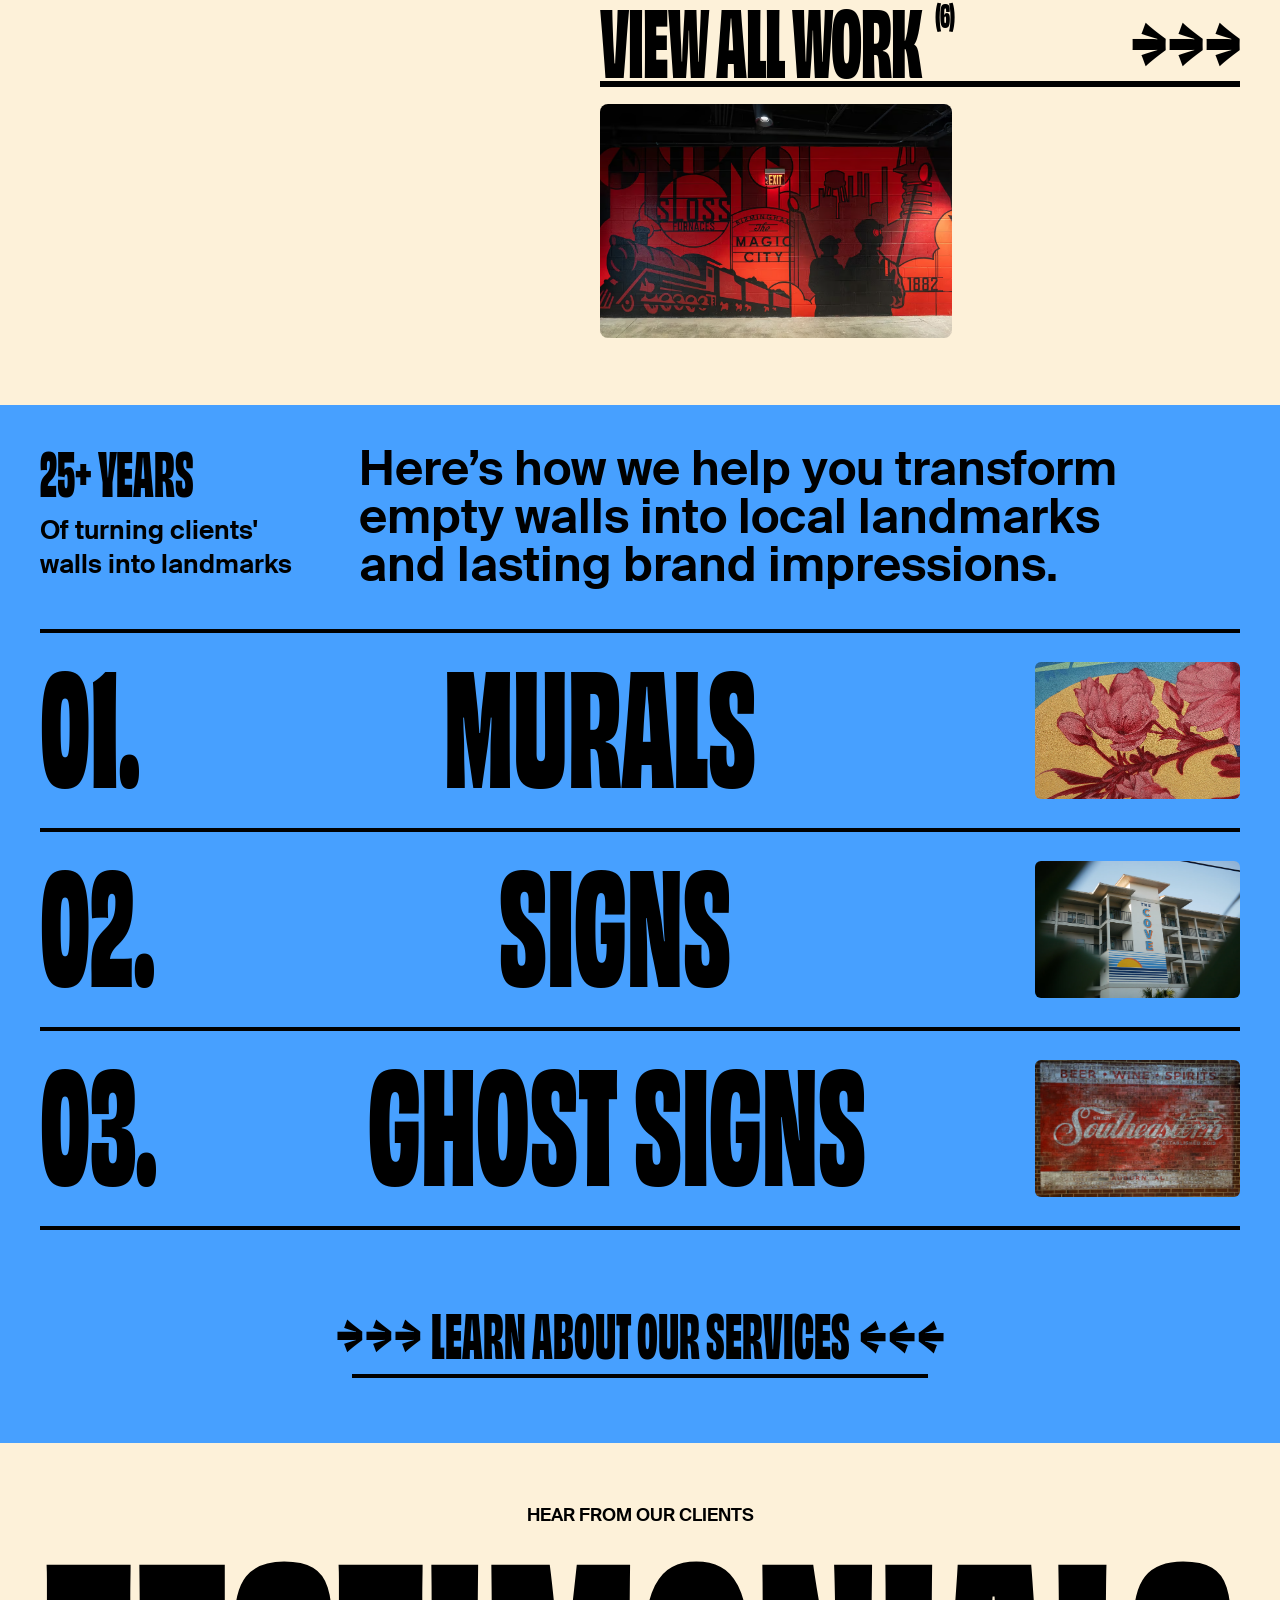
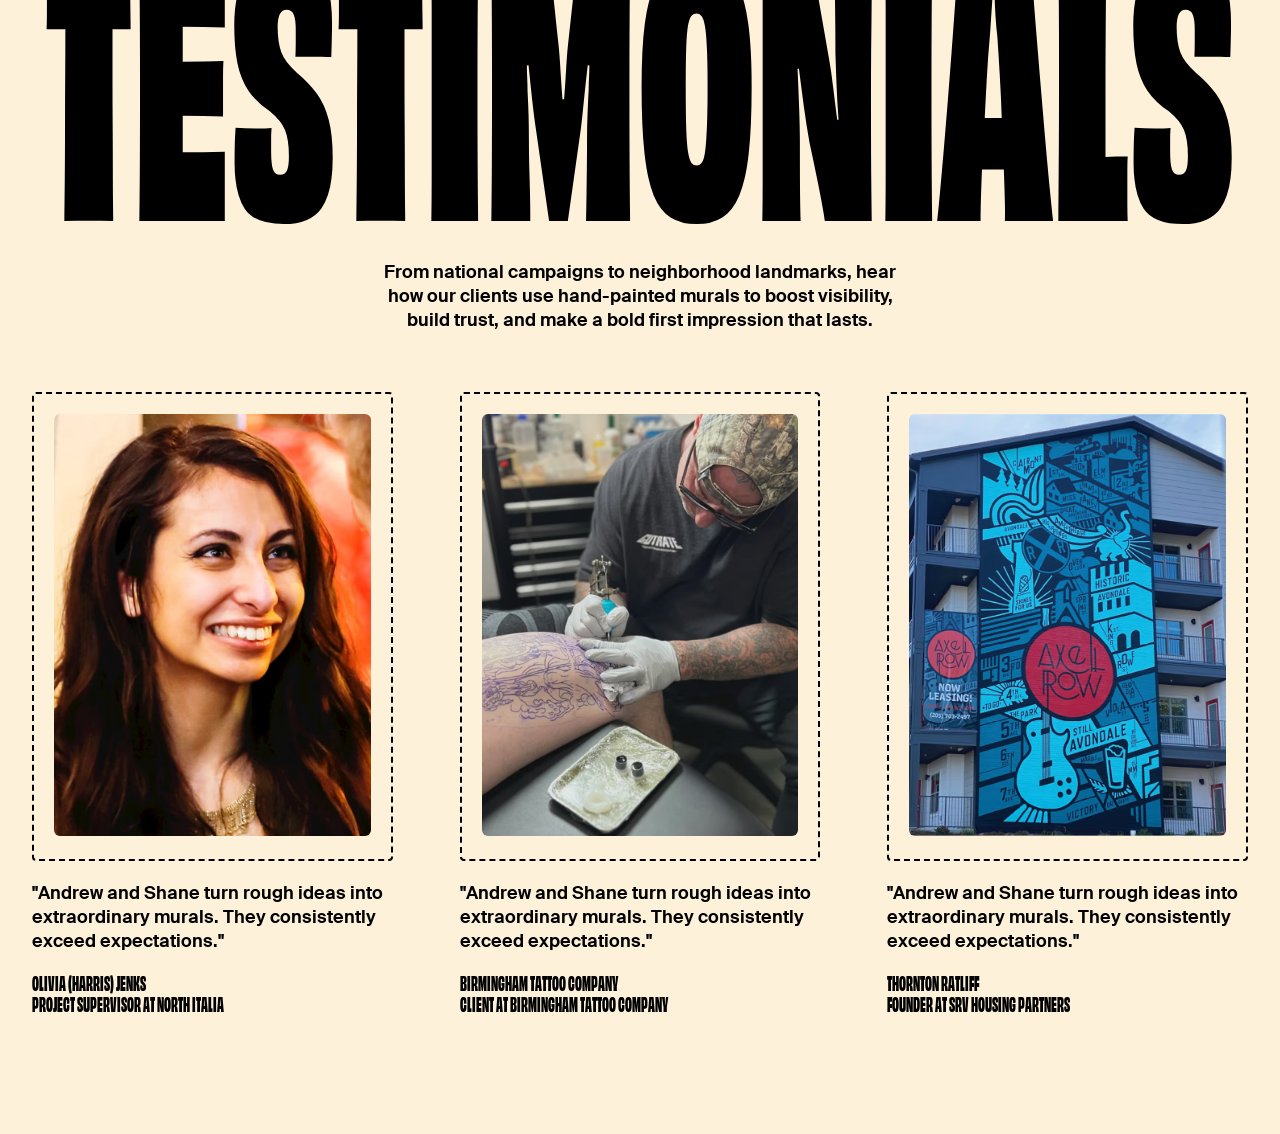
==== commit 964066ea: "responsive work done the view-all-section, blue,testimonial section" ====
--- a/pages/index.html
+++ b/pages/index.html
@@ -6,263 +6,187 @@
     <meta name="viewport" content="width=device-width, initial-scale=1.0">
     <title>Document</title>
     <link rel="stylesheet" href="../styles/style.css">
-
+    <!-- <link rel="stylesheet" href="style.css"> -->
 </head>
 
 <body>
     <main>
         <div class="wrapper-padding">
-            <!-- harman start -->
+            <nav></nav>
             <section class="hero">
 
             </section>
-            <!-- harman end -->
-            <!-- rippan start -->
-            <section class="our-work">
-                <div class="cloud">
-                    <img src="../public/imgs/689aa63c1e098c7fa15b0400_Frame%20713.avif" alt="">
-                </div>
-                <h2>
-                    OUR WORK
-                </h2>
-                <div class="cloud-img">
-                    <img src="../public/imgs/689aa63c1e098c7fa15b0400_Frame%20713.avif" alt="">
-                </div>
-                <div class="project-images">
-                    <!-- cards start -->
-                    <div class="card">
-                        <div class="image-container">
-                            <div class="image-conainer-child">
-                                <div class="dot">
-                                    <div class="left">
-                                        <img class="tl" src="../public/imgs/689af5ca9e8c80ce95a0bd81_dot.avif" alt="">
-                                        <img class="tr" src="../public/imgs/689af5ca9e8c80ce95a0bd81_dot.avif" alt="">
-                                    </div>
-                                    <div class="right">
-                                        <img class="bl" src="../public/imgs/689af5ca9e8c80ce95a0bd81_dot.avif" alt="">
-                                        <img class="br" src="../public/imgs/689af5ca9e8c80ce95a0bd81_dot.avif" alt="">
-                                    </div>
-                                </div>
-                                <div class="project-main-img">
-                                    <img src="../public/imgs/68a92151af03744c150497ca_68a3da3e40a19fe2294d4330_cocacolaamphitheater-24.avif"
-                                        alt="">
-                                </div>
-                            </div>
-                        </div>
-                        <div class="text">
-                            <div class="left-text">
-                                <h3>Live Nation: The Magic City</h3>
-                            </div>
-                            <div class="right-btn">
-                                <div class="up-btn">
-                                    <div class="murals">
-                                        <p>MURALS</p>
-                                    </div>
-                                    <div class="year">
-                                        <p>2025</p>
-                                    </div>
-                                </div>
-                                <div class="arrow-rotate-animation">
-                                    <img src="../public/imgs/3640c673-8e2c-4eea-a185-d24e4ac9d105.svg" alt="">
-                                </div>
-                            </div>
+
+            <!-- deep section start -->
+            <section class="view-all-work">
+                <div class="view-wrapper">
+
+                    <div class="txt-container">
+                        <h3>VIEW ALL WORK<sup>(6)</sup></h3>
+                        <div class="arrows">
+                            <h3>→</h3>
+                            <h3>→</h3>
+                            <h3>→</h3>
                         </div>
                     </div>
-                    <div class="card">
-                        <div class="image-container">
-                            <div class="image-conainer-child">
-                                <div class="dot">
-                                    <div class="left">
-                                        <img class="tl" src="../public/imgs/689af5ca9e8c80ce95a0bd81_dot.avif" alt="">
-                                        <img class="tr" src="../public/imgs/689af5ca9e8c80ce95a0bd81_dot.avif" alt="">
-                                    </div>
-                                    <div class="right">
-                                        <img class="bl" src="../public/imgs/689af5ca9e8c80ce95a0bd81_dot.avif" alt="">
-                                        <img class="br" src="../public/imgs/689af5ca9e8c80ce95a0bd81_dot.avif" alt="">
-                                    </div>
-                                </div>
-                                <div class="project-main-img">
-                                    <img src="../public/imgs/68a92151af03744c150497d2_689018689b2a5c926c179068_GirlwithPearlFinishedPhotosDSCF4282.avif"
-                                        alt="">
-                                </div>
-                            </div>
+                    <div class="video-container">
+                        <div class="img-wrapper">
+                            <img class="img1"
+                                src="../public/imgs/68a3dd192f1ff3ba63f1ad50_cocacolaamphitheater-1206.avif" alt="">
+
                         </div>
-                        <div class="text">
-                            <div class="left-text">
-                                <h3>Girl with the pearl earring</h3>
-                            </div>
-                            <div class="right-btn">
-                                <div class="up-btn">
-                                    <div class="murals">
-                                        <p>MURALS</p>
-                                    </div>
-                                    <div class="year">
-                                        <p>2025</p>
-                                    </div>
-                                </div>
-                                <div class="arrow-rotate-animation">
-                                    <img src="../public/imgs/3640c673-8e2c-4eea-a185-d24e4ac9d105.svg" alt="">
-                                </div>
-                            </div>
-                        </div>
+
                     </div>
-                    <div class="card">
-                        <div class="image-container">
-                            <div class="image-conainer-child">
-                                <div class="dot">
-                                    <div class="left">
-                                        <img class="tl" src="../public/imgs/689af5ca9e8c80ce95a0bd81_dot.avif" alt="">
-                                        <img class="tr" src="../public/imgs/689af5ca9e8c80ce95a0bd81_dot.avif" alt="">
-                                    </div>
-                                    <div class="right">
-                                        <img class="bl" src="../public/imgs/689af5ca9e8c80ce95a0bd81_dot.avif" alt="">
-                                        <img class="br" src="../public/imgs/689af5ca9e8c80ce95a0bd81_dot.avif" alt="">
-                                    </div>
-                                </div>
-                                <div class="project-main-img">
-                                    <img src="https://cdn.prod.website-files.com/6881fafa34e37145092525b4/68a92151af03744c150497d6_68846b56c0101f3e615d65bd_CleanShot%25202024-11-09%2520at%252015.00.44-2.avif"
-                                        alt="">
-                                </div>
-                            </div>
-                        </div>
-                        <div class="text">
-                            <div class="left-text">
-                                <h3>Axel Row</h3>
-                            </div>
-                            <div class="right-btn">
-                                <div class="up-btn">
-                                    <div class="murals">
-                                        <p>MURALS</p>
-                                    </div>
-                                    <div class="year">
-                                        <p>2022</p>
-                                    </div>
-                                </div>
-                                <div class="arrow-rotate-animation">
-                                    <img src="../public/imgs/3640c673-8e2c-4eea-a185-d24e4ac9d105.svg" alt="">
-                                </div>
-                            </div>
-                        </div>
+
+                </div>
+
+            </section>
+
+            <!-- deep section end -->
+
+        </div>
+        <!-- blue wrapper starts  -->
+        <div class="wrapper-padding blue">
+            <div class="service1 services">
+                <div class="content1">
+                    <h2>
+                        25+ YEARS
+                    </h2>
+                    <p>
+                        Of turning clients'<br>walls into landmarks
+                    </p>
+                </div>
+                <div class="content2">
+                    <h3>
+                        Here’s how we help you transform empty walls into local landmarks and lasting brand impressions.
+                    </h3>
+                </div>
+            </div>
+            <div class="service2 services">
+                <div class="service-text">
+                    <h2>01.</h2>
+                    <h2>MURALS</h2>
+                </div>
+                <img src="../public/imgs/68847944bf4b436c842da242_IMG_2674201.avif" alt="">
+            </div>
+            <div class="service3 services">
+                <div class="service-text">
+
+                    <h2>02.</h2>
+                    <h2>SIGNS</h2>
+                </div>
+                <img src="../public/imgs/688479554933c2b4d5d8a363_TheCove2201.avif" alt="">
+            </div>
+
+            <div class="service4 services">
+                 <div class="service-text">
+
+                     <h2>03.</h2>
+                     <h2>GHOST SIGNS</h2>
                     </div>
-                    <div class="card">
-                        <div class="image-container">
-                            <div class="image-conainer-child">
-                                <div class="dot">
-                                    <div class="left">
-                                        <img class="tl" src="../public/imgs/689af5ca9e8c80ce95a0bd81_dot.avif" alt="">
-                                        <img class="tr" src="../public/imgs/689af5ca9e8c80ce95a0bd81_dot.avif" alt="">
-                                    </div>
-                                    <div class="right">
-                                        <img class="bl" src="../public/imgs/689af5ca9e8c80ce95a0bd81_dot.avif" alt="">
-                                        <img class="br" src="../public/imgs/689af5ca9e8c80ce95a0bd81_dot.avif" alt="">
-                                    </div>
-                                </div>
-                                <div class="project-main-img">
-                                    <img src="../public/imgs/68a92151af03744c150497d9_68846b10f5f493b2bb60501e_culinarydropout1-2.avif"
-                                        alt="">
-                                </div>
-                            </div>
-                        </div>
-                        <div class="text">
-                            <div class="left-text">
-                                <h3>Culinary Dropout</h3>
-                            </div>
-                            <div class="right-btn">
-                                <div class="up-btn">
-                                    <div class="murals">
-                                        <p>MURALS</p>
-                                    </div>
-                                    <div class="year">
-                                        <p>2024</p>
-                                    </div>
-                                </div>
-                                <div class="arrow-rotate-animation">
-                                    <img src="../public/imgs/3640c673-8e2c-4eea-a185-d24e4ac9d105.svg" alt="">
-                                </div>
-                            </div>
-                        </div>
+                <img src="../public/imgs/68846aef020163d8a1e39d30_IMG_4225.avif" alt="">
+            </div>
+
+            <div class="service5 services">
+
+                <a href="#" class="service5link">
+                    <div class="arrows">
+                        <h3>→</h3>
+                        <h3>→</h3>
+                        <h3>→</h3>
                     </div>
-                    <div class="card">
-                        <div class="image-container">
-                            <div class="image-conainer-child">
-                                <div class="dot">
-                                    <div class="left">
-                                        <img class="tl" src="../public/imgs/689af5ca9e8c80ce95a0bd81_dot.avif" alt="">
-                                        <img class="tr" src="../public/imgs/689af5ca9e8c80ce95a0bd81_dot.avif" alt="">
-                                    </div>
-                                    <div class="right">
-                                        <img class="bl" src="../public/imgs/689af5ca9e8c80ce95a0bd81_dot.avif" alt="">
-                                        <img class="br" src="../public/imgs/689af5ca9e8c80ce95a0bd81_dot.avif" alt="">
-                                    </div>
-                                </div>
-                                <div class="project-main-img">
-                                    <img src="../public/imgs/68a92151af03744c150497de_68846aef020163d8a1e39d30_IMG_4225.avif"
-                                        alt="">
-                                </div>
-                            </div>
-                        </div>
-                        <div class="text">
-                            <div class="left-text">
-                                <h3>South Eastern</h3>
-                            </div>
-                            <div class="right-btn">
-                                <div class="up-btn">
-                                    <div class="murals">
-                                        <p>GHOST SIGNS</p>
-                                    </div>
-                                    <div class="year">
-                                        <p>2023</p>
-                                    </div>
-                                </div>
-                                <div class="arrow-rotate-animation">
-                                    <img src="../public/imgs/3640c673-8e2c-4eea-a185-d24e4ac9d105.svg" alt="">
-                                </div>
-                            </div>
-                        </div>
+                    <h3>Learn About Our Services</h3>
+                    <div class="arrows">
+                        <h3>→</h3>
+                        <h3>→</h3>
+                        <h3>→</h3>
                     </div>
-                    <div class="card">
-                        <div class="image-container">
-                            <div class="image-conainer-child">
-                                <div class="dot">
-                                    <div class="left">
-                                        <img class="tl" src="../public/imgs/689af5ca9e8c80ce95a0bd81_dot.avif" alt="">
-                                        <img class="tr" src="../public/imgs/689af5ca9e8c80ce95a0bd81_dot.avif" alt="">
-                                    </div>
-                                    <div class="right">
-                                        <img class="bl" src="../public/imgs/689af5ca9e8c80ce95a0bd81_dot.avif" alt="">
-                                        <img class="br" src="../public/imgs/689af5ca9e8c80ce95a0bd81_dot.avif" alt="">
-                                    </div>
-                                </div>
-                                <div class="project-main-img">
-                                    <img src="../public/imgs/68a92151af03744c150497cd_68846ad87aae78d41d075d31_Mountaintop3.avif"
-                                        alt="">
-                                </div>
-                            </div>
-                        </div>
-                        <div class="text">
-                            <div class="left-text">
-                                <h3>Mountaintop</h3>
-                            </div>
-                            <div class="right-btn">
-                                <div class="up-btn">
-                                    <div class="murals">
-                                        <p>SIGNS</p>
-                                    </div>
-                                    <div class="year">
-                                        <p>2025</p>
-                                    </div>
-                                </div>
-                                <div class="arrow-rotate-animation">
-                                    <img src="../public/imgs/3640c673-8e2c-4eea-a185-d24e4ac9d105.svg" alt="">
-                                </div>
-                            </div>
-                        </div>
+                </a>
+            </div>
+
+
+        </div>
+
+        <!-- blue wrapper end -->
+
+        <!-- TESTEMONIAL STARTS -->
+
+        <div class="wrapper-padding testemonial">
+            <div class="t-header">
+                <p>HEAR FROM OUR CLIENTS</p>
+                <h2>TESTIMONIALS</h2>
+                <P>From national campaigns to neighborhood landmarks, hear how our clients use hand-painted murals to
+                    boost visibility, build trust, and make a bold first impression that lasts.</P>
+            </div>
+            <div class="cards-section">
+                <div class="card">
+                    <div class="crd-img">
+                        <img src="../public/imgs/68884c2cdad1480c1dfc8fff_CleanShot202024-11-0920at2015.00.44-1.avif"
+                            alt="">
                     </div>
-                    <!-- cards end -->
+                    <p>"Andrew and Shane turn rough ideas into extraordinary murals. They consistently exceed
+                        expectations."</p>
+                    <div class="heading">
+                        <h2>
+                            Olivia (Harris) Jenks
+                        </h2>
+                        <h2>
+                            Project Supervisor at North Italia
+                        </h2>
+
+                    </div>
+
+
                 </div>
-            </section> <!-- rippan end -->
+
+                <div class="card">
+                    <div class="crd-img">
+                        <img src="../public/imgs/68884c18a4e367943f8fe039_CleanShot202024-11-0920at2015.00.44.avif"
+                            alt="">
+                    </div>
+                    <p>"Andrew and Shane turn rough ideas into extraordinary murals. They consistently exceed
+                        expectations."</p>
+                    <div class="heading">
+                        <h2>
+                            Birmingham Tattoo Company
+                        </h2>
+                        <h2>
+                            Client at Birmingham Tattoo Company
+                        </h2>
+
+                    </div>
+
+
+                </div>
+
+                <div class="card">
+                    <div class="crd-img">
+                        <img src="../public/imgs/68884c060f5c534d91b37245_AxelRow1202.avif" alt="">
+                    </div>
+                    <p>"Andrew and Shane turn rough ideas into extraordinary murals. They consistently exceed
+                        expectations."</p>
+                    <div class="heading">
+                        <h2>
+                            Thornton Ratliff
+                        </h2>
+                        <h2>
+                            Founder at SRV Housing Partners
+                        </h2>
+
+                    </div>
+
+                </div>
+            </div>
+            <!-- TESTEMONIAL END -->
         </div>
     </main>
+    <!-- gsap cdn -->
+    <script src="https://cdnjs.cloudflare.com/ajax/libs/gsap/3.13.0/gsap.min.js"
+        integrity="sha512-NcZdtrT77bJr4STcmsGAESr06BYGE8woZdSdEgqnpyqac7sugNO+Tr4bGwGF3MsnEkGKhU2KL2xh6Ec+BqsaHA=="
+        crossorigin="anonymous" referrerpolicy="no-referrer"></script>
+
+    <!-- apni script -->
+    <script src="script.js"></script>
 </body>
 
 </html>
--- a/styles/style.css
+++ b/styles/style.css
@@ -1,279 +1,429 @@
 @font-face {
-    font-family: "PoppinsRegular";
-    src: url('../public/fonts/Poppinsregular.woff2');
-}
-@font-face {
-    font-family: "PoppinsBold";
-    src: url('../public/fonts/Poppinsbold.woff2');
-}
-@font-face {
-    font-family: "Suissentl-Medium";
-    src: url('../public/fonts/68805858e095a766b86eb9f6_SuisseIntl-SemiBold-WebM.woff2');
-}
-@font-face {
-    font-family: "Obviously";
-    src: url('../public/fonts/6892c333bf67b1d5eafe58a0_Obviously-CondensedBlack.woff2');
-}
-@font-face {
-    font-family: "SuisseIntl-SemiBold";
-    src: url('../public/fonts/68805858e095a766b86eb9f6_SuisseIntl-SemiBold-WebM.woff2');
-}
-*{
-    margin: 0;
-    padding: 0;
-    font-family: 'PoppinsRegular';
-    box-sizing: border-box;
+  font-family: pbold;
+  src: url(../public/fonts/6892c333bf67b1d5eafe58a0_Obviously-CondensedBlack.woff2);
+}
+@font-face {
+  font-family: "PoppinsRegular";
+  src: url("../public/fonts/Poppinsregular.woff2");
+}
+@font-face {
+  font-family: "PoppinsBold";
+  src: url("../public/fonts/Poppinsbold.woff2");
+}
+@font-face {
+  font-family: "Suissentl-Medium";
+  src: url("../public/fonts/68805858e095a766b86eb9f6_SuisseIntl-SemiBold-WebM.woff2");
+}
+@font-face {
+  font-family: "Obviously";
+  src: url("../public/fonts/6892c333bf67b1d5eafe58a0_Obviously-CondensedBlack.woff2");
+}
+@font-face {
+  font-family: "SuisseIntl-SemiBold";
+  src: url("../public/fonts/68805858e095a766b86eb9f6_SuisseIntl-SemiBold-WebM.woff2");
+}
+* {
+  padding: 0;
+  margin: 0;
+  box-sizing: border-box;
+  font-family: "Suissentl-Medium";
+}
+
+html,
+body {
+  width: 100%;
+  height: 100%;
 }
 
 html {
-    padding: 30px;
-    font-size: 10px;
-    background-color: #FFF6E5;
+  font-size: 10px;
 }
 
-.our-work {
-    width: 100%;
-    display: flex;
+main {
+  width: 100%;
+  background: #fdf1d9;
+  overflow: hidden;
+}
+main .wrapper-padding {
+  padding: 0 4rem;
+  width: 100%;
+}
+main .wrapper-padding .view-all-work {
+  width: 100%;
+  display: flex;
+  justify-content: flex-end;
+}
+main .wrapper-padding .view-all-work .view-wrapper {
+  width: 50vw;
+  display: flex;
+  justify-content: flex-end;
+  flex-direction: column;
+  gap: 1.4rem;
+}
+main .wrapper-padding .view-all-work .view-wrapper .txt-container {
+  width: 100%;
+  position: relative;
+  display: flex;
+  align-items: center;
+  justify-content: space-between;
+}
+main .wrapper-padding .view-all-work .view-wrapper .txt-container > h3 {
+  font-family: "pbold";
+  font-size: clamp(48px, 7vw, 90px);
+  line-height: clamp(48px, 7vw, 90px);
+  letter-spacing: -0.1rem;
+  flex-shrink: 0;
+  display: flex;
+  gap: 1vw;
+}
+main .wrapper-padding .view-all-work .view-wrapper .txt-container > h3 sup {
+  font-size: clamp(28px, 5vw, 32px);
+  line-height: clamp(28px, 5vw, 32px);
+  font-family: "pbold";
+}
+main .wrapper-padding .view-all-work .view-wrapper .txt-container .arrows {
+  font-size: 7rem;
+  display: flex;
+  align-items: center;
+  gap: 0.3rem;
+}
+main .wrapper-padding .view-all-work .view-wrapper .txt-container .arrows h3 {
+  font-family: "pbold";
+  transition: all ease-in-out 0.2s;
+  font-size: clamp(48px, 7vw, 80px);
+  line-height: clamp(48px, 7vw, 80px);
+}
+main .wrapper-padding .view-all-work .view-wrapper .txt-container .arrows::after {
+  content: "";
+  position: absolute;
+  width: 100%;
+  height: 0.6rem;
+  background-color: #000000;
+  top: 90%;
+  left: 0;
+}
+main .wrapper-padding .view-all-work .view-wrapper .txt-container:hover .arrows h3 {
+  margin: 0 -0.17rem;
+}
+main .wrapper-padding .view-all-work .view-wrapper .txt-container:hover .arrows h3:last-child {
+  margin-right: 0.3rem;
+}
+main .wrapper-padding .view-all-work .view-wrapper .video-container {
+  width: 100%;
+}
+main .wrapper-padding .view-all-work .view-wrapper .video-container .img-wrapper {
+  height: 100%;
+  position: relative;
+  width: 55%;
+}
+main .wrapper-padding .view-all-work .view-wrapper .video-container .img-wrapper img {
+  width: 100%;
+  border-radius: 0.8rem;
+}
+main .blue {
+  width: 100%;
+  margin-top: 5vw;
+  background: #47a0ff;
+}
+main .blue .services {
+  width: 100%;
+  display: flex;
+  align-items: center;
+  justify-content: space-between;
+  border-top: 4px solid black;
+  padding: 2rem 0;
+}
+main .blue .service1 {
+  padding: 4rem 0;
+  justify-content: flex-start;
+  align-items: flex-start;
+  border: none;
+  gap: 5vw;
+}
+main .blue .service1 .content1 {
+  display: flex;
+  flex-direction: column;
+  gap: 0.8rem;
+}
+main .blue .service1 .content1 > h2 {
+  font-family: pbold;
+  font-size: clamp(32px, 6vw, 60px);
+  line-height: clamp(32px, 6vw, 60px);
+}
+main .blue .service1 .content1 p {
+  width: 15ch;
+  font-family: "Suissentl-Medium";
+  font-size: clamp(14px, 3vw, 26px);
+}
+main .blue .service1 .content2 {
+  width: 100%;
+}
+main .blue .service1 .content2 h3 {
+  width: 25ch;
+  font-size: clamp(32px, 4vw, 48px);
+  line-height: clamp(32px, 4vw, 48px);
+}
+main .blue .service2,
+main .blue .service3,
+main .blue .service4 {
+  display: flex;
+  align-items: center;
+  justify-content: space-between;
+}
+main .blue .service2 .service-text,
+main .blue .service3 .service-text,
+main .blue .service4 .service-text {
+  display: flex;
+  width: 66%;
+  gap: 5vw;
+}
+main .blue .service2 .service-text h2:first-child,
+main .blue .service3 .service-text h2:first-child,
+main .blue .service4 .service-text h2:first-child {
+  text-align: center;
+  font-size: clamp(56px, 12.1vw, 180px);
+  line-height: clamp(56px, 12.1vw, 180px);
+  font-family: "pbold";
+  flex-shrink: 0;
+}
+main .blue .service2 .service-text h2:last-child,
+main .blue .service3 .service-text h2:last-child,
+main .blue .service4 .service-text h2:last-child {
+  text-align: center;
+  width: 100%;
+  display: flex;
+  justify-content: center;
+  font-size: clamp(56px, 12.1vw, 180px);
+  line-height: clamp(56px, 12.1vw, 180px);
+  font-family: "pbold";
+  flex-shrink: 0;
+  text-align: left;
+}
+main .blue .service2 img,
+main .blue .service3 img,
+main .blue .service4 img {
+  max-width: 100%;
+  width: 16vw;
+  aspect-ratio: 6/4;
+  border-radius: 0.6rem;
+}
+main .blue .service5 {
+  align-items: center;
+  justify-content: center;
+  padding: 6rem 0;
+}
+main .blue .service5 a {
+  text-decoration: none;
+  position: relative;
+  display: flex;
+  gap: 1rem;
+  color: #000000;
+}
+main .blue .service5 a h3 {
+  text-transform: uppercase;
+  font-family: "pbold";
+  font-size: clamp(32px, 6vw, 60px);
+}
+main .blue .service5 a .arrows {
+  font-size: 7rem;
+  display: flex;
+  align-items: center;
+  gap: 0.3rem;
+}
+main .blue .service5 a .arrows::after {
+  content: "";
+  position: absolute;
+  width: 95%;
+  height: 0.4rem;
+  background-color: #000000;
+  top: 90%;
+  left: 2.5%;
+}
+main .blue .service5 a .arrows h3 {
+  font-family: "pbold";
+  transition: all ease-in-out 0.2s;
+}
+main .blue .service5 a .arrows h3:nth-child(4)::after {
+  content: "";
+  position: absolute;
+  width: 95%;
+  height: 0.4rem;
+  background-color: #000000;
+  top: 90%;
+  left: 2.5%;
+}
+main .blue .service5 a .arrows:last-child h3 {
+  transform: rotate(-180deg);
+}
+main .blue .service5 a:hover .arrows h3 {
+  margin: 0 -0.17rem;
+}
+main .blue .service5 a:hover .arrows h3:last-child() {
+  margin-right: 0.3rem;
+}
+main .testemonial {
+  display: flex;
+  flex-direction: column;
+  position: relative;
+  width: 100%;
+  padding: 6rem 3.2rem;
+  overflow: hidden;
+}
+main .testemonial .t-header {
+  width: 100%;
+  display: flex;
+  overflow: hidden;
+  flex-direction: column;
+  align-items: center;
+  justify-content: center;
+}
+main .testemonial .t-header p {
+  font-size: clamp(16px, 3vw, 18px);
+  text-align: center;
+}
+main .testemonial .t-header p:last-child {
+  width: 45ch;
+}
+main .testemonial .t-header h2 {
+  text-align: center;
+  width: 100%;
+  font-size: 26.7vw;
+  line-height: 26vw;
+  font-family: "pbold";
+  overflow: hidden;
+}
+main .testemonial .cards-section {
+  width: 100%;
+  padding: 6rem 0rem;
+  display: flex;
+  align-items: center;
+  gap: 5.2vw;
+  justify-content: center;
+}
+main .testemonial .cards-section .card {
+  height: 100%;
+  width: 100%;
+  display: flex;
+  flex-direction: column;
+  gap: 2rem;
+}
+main .testemonial .cards-section .card .crd-img {
+  padding: 2rem;
+  border: 0.2rem dashed black;
+  width: 100%;
+  border-radius: 0.4rem;
+}
+main .testemonial .cards-section .card .crd-img img {
+  width: 100%;
+  height: 100%;
+  border-radius: 0.6rem;
+  aspect-ratio: 9/12;
+  -o-object-fit: cover;
+     object-fit: cover;
+}
+main .testemonial .cards-section .card p {
+  font-size: clamp(16px, 3vw, 18px);
+}
+main .testemonial .cards-section .card h2 {
+  font-family: "pbold";
+  font-size: clamp(18px, 1.6vw, 24px);
+  text-transform: uppercase;
+  line-height: clamp(18px, 1.6vw, 24px);
+}
+
+@media (max-width: 990px) {
+  main .wrapper-padding {
+    padding: 0 2rem;
+  }
+  main .wrapper-padding .view-all-work {
+    width: 100%;
+  }
+  main .wrapper-padding .view-all-work .view-wrapper {
+    width: 70vw;
+  }
+  main .blue {
+    width: 100%;
+    margin-top: 5vw;
+    background: #1a8dff;
+  }
+  main .blue .service1 {
     flex-direction: column;
-    justify-content: center;
-    position: relative;
-}
-.cloud-img{
-    position: absolute;
-    top: 0;
-    left: 0;
-    width: 100%;
-    height: 100%;
-    display: flex;
-    justify-content: center;
-    align-items: center;
-    z-index: 10;
-}
-
-.our-work h2 {
-    line-height: 0.9;
-    text-align: center;
-    color: #120011;
-    font-size: 31vw;
-    font-family: Obviously;
-}
-
-.cloud-img {
-    position: absolute;
-    top: 0;
-    left: 0;
-    width: 100%;
-    height: auto;
-    display: flex;
-    justify-content: center;
-    align-items: center;
-    z-index: -1;
-}
-
-.cloud-img img {
-    width: 100%;
-    height: auto;
-}
-
-.project-images {
-    scale: 1.040;
-    width: 100%;
-    display: flex;
-    justify-content: center;
-    align-items: center;
-    flex-wrap: wrap;
-    gap: 15px;
-    row-gap: 25px;
-    margin-top: 60px;
-}
-
-.card {
-    cursor: pointer;
-}
-
-.image-container {
-    width: 100%;
-    background-color: black;
-    display: flex;
+    gap: 5vw;
+    width: 100%;
+  }
+  main .blue .service1 .content1 {
+    width: 100%;
+  }
+  main .blue .service1 .content1 p {
+    width: 100%;
+  }
+  main .blue .service1 .content2 h3 {
+    width: 100%;
+  }
+  main .testemonial .t-header p {
+    font-size: 3vw;
+  }
+  main .testemonial .t-header p:last-child {
+    font-size: 3vw;
+  }
+}
+@media (max-width: 767px) {
+  main .wrapper-padding {
+    padding: 0 1rem;
+  }
+  main .wrapper-padding .view-all-work {
+    width: 100%;
+  }
+  main .wrapper-padding .view-all-work .view-wrapper {
+    width: 100vw;
+  }
+  main .blue .service2,
+  main .blue .service3,
+  main .blue .service4 {
     flex-direction: column;
-    position: relative;
-    overflow: hidden;
-    border-radius: 5px;
-}
-
-.image-container-child {
-    width: 100%;
-    display: flex;
-    justify-content: space-between;
-}
-
-/* card image styles */
-.project-main-img img {
-    object-fit: cover;
-    aspect-ratio: 3/2;
-    width: 100%;
-    scale: 1.05;
-    clip-path: inset(0 0 0 0);
-    transition: all 0.4s;
-}
-
-/* .dot styles */
-.dot img {
-    position: absolute;
-    width: 8px;
-    transition: all 0.4s;
-}
-
-.tl {
-    top: 0;
-    left: 0;
-}
-
-.tr {
-    top: 0;
-    right: 0;
-}
-
-.bl {
-    bottom: 0;
-    left: 0;
-}
-
-.br {
-    bottom: 0;
-    right: 0;
-}
-
-/* card bottom text styles */
-.text {
-    width: 100%;
-    display: flex;
-    align-items: center;
-    justify-content: space-between;
-    padding-top: 0.5rem;
-}
-
-.left-text h3 {
-    text-transform: uppercase;
-    font-size: 3rem;
-    font-family: Obviously;
-    color: #120011;
-}
-
-.right-btn {
-    column-gap: 7px;
-    height: 34px;
-    overflow: hidden;
-    display: flex;
+    gap: 5vw;
+  }
+  main .blue .service2 .service-text,
+  main .blue .service3 .service-text,
+  main .blue .service4 .service-text {
+    width: 100%;
+    align-items: start;
+  }
+  main .blue .service2 .service-text h2:last-child,
+  main .blue .service3 .service-text h2:last-child,
+  main .blue .service4 .service-text h2:last-child {
+    justify-content: start;
+  }
+  main .blue .service2 img,
+  main .blue .service3 img,
+  main .blue .service4 img {
+    width: 100%;
+  }
+  main .blue .service5 a .arrows h3:nth-child(1), main .blue .service5 a .arrows h3:nth-last-child(1) {
+    display: none;
+  }
+  main .blue .service5 a .arrows h3:nth-child(2), main .blue .service5 a .arrows h3:nth-last-child(2) {
+    display: none;
+  }
+  main .blue .service5 a .arrows h3:nth-child(3), main .blue .service5 a .arrows h3:nth-last-child(3) {
+    display: none;
+  }
+  main .testemonial .cards-section {
     flex-direction: column;
-    align-items: flex-end;
-    justify-content: flex-start;
-    color: #120011;
-}
-
-.up-btn {
-    display: flex;
-    font-size: 1.8rem;
-}
-
-.right-btn p {
-    background-color: #FFF6E5;
-    border-radius: 5px;
-    line-height: 0.9;
-    padding: 7px 10px;
-    border: 1px solid black;
-    font-family: Obviously;
-}
-
-.murals {
-    transform: translateX(5px);
-    transition: all 0.4s;
-}
-
-.year {
-    transform: translateX(0);
-    transition: all 0.4s;
-}
-
-.arrow-rotate-animation {
-    margin-top: 5px;
-    background-color: #FFD900;
-    border-radius: 5px;
-    line-height: 0.9;
-    padding: 4px 7px;
-    border: 1px solid black;
-    transform: rotate(0);
-    transform-origin: top right;
-    transition: all 0.2s;
-}
-
-.arrow-rotate-animation img {
-    width: 13px;
-    rotate: 270deg;
-}
-
-/* hover */
-.card:hover .project-main-img>img {
-    scale: 0.8;
-    clip-path: inset(10% 0 10% 0);
-    transform-origin: center;
-    filter: sepia(100%) saturate(300%) hue-rotate(8deg);
-}
-
-.card:hover .tl {
-    top: 15px;
-    left: 15px;
-}
-
-.card:hover .tr {
-    top: 15px;
-    right: 15px;
-}
-
-.card:hover .bl {
-    bottom: 15px;
-    left: 15px;
-}
-
-.card:hover .br {
-    bottom: 15px;
-    right: 15px;
-}
-
-.card:hover .arrow-rotate-animation {
-    transform: rotate(90deg);
-    margin-top: 0;
-}
-
-.card:hover .murals,
-.card:hover .year {
-    transform: translateX(120px);
-}
-
-/* media queries */
-
-@media (min-width: 740px) {
-
-    .our-work h2 {
-        font-size: 33vw;
-    }
-
-    .project-images {
-        margin-top: 100px;
-    }
-}
-
-@media (min-width: 1000px) {
-
-    .our-work h2 {
-        font-size: 35vw;
-    }
-
-    .card {
-        width: 45vw;
-    }
-
-    .project-images {
-        margin-top: 30px;
-    }
-}+  }
+  main .testemonial .cards-section .card {
+    padding: 10vw;
+  }
+  main .testemonial .cards-section .card:nth-child(2) {
+    transform: rotate(-3deg);
+  }
+  main .testemonial .cards-section .card:nth-child(2n-1) {
+    transform: rotate(3deg);
+  }
+  main .testemonial .cards-section .card .crd-img img {
+    aspect-ratio: 5/6;
+  }
+  main .testemonial .cards-section .card p {
+    font-size: clamp(18px, 1.6vw, 24px);
+  }
+}/*# sourceMappingURL=style.css.map */
--- a/pages/style.css
+++ b/pages/style.css
@@ -0,0 +1,42 @@
+*{
+padding: 0;
+margin: 0;
+box-sizing: border-box;
+}
+
+html,body{
+width: 100%;
+height: 100%;
+}
+html{
+  font-size: 10px;
+}
+.wrapper-padding{
+  width: 100%;
+  background: #000;
+  color: aliceblue;
+  padding: 6rem 3.2rem;
+
+}
+.t-header{
+  display: flex;
+  align-items: center;
+  justify-content: center;
+  flex-direction: column;
+ 
+
+  width: 100%;
+  background: purple;
+  text-align: center;
+
+}
+.t-header p{
+  font-size: 1vw;
+}
+
+.t-header h2{
+  width: 100%;
+  font-size: 26rem;
+  background: red;
+  line-height: 29vw;
+}
